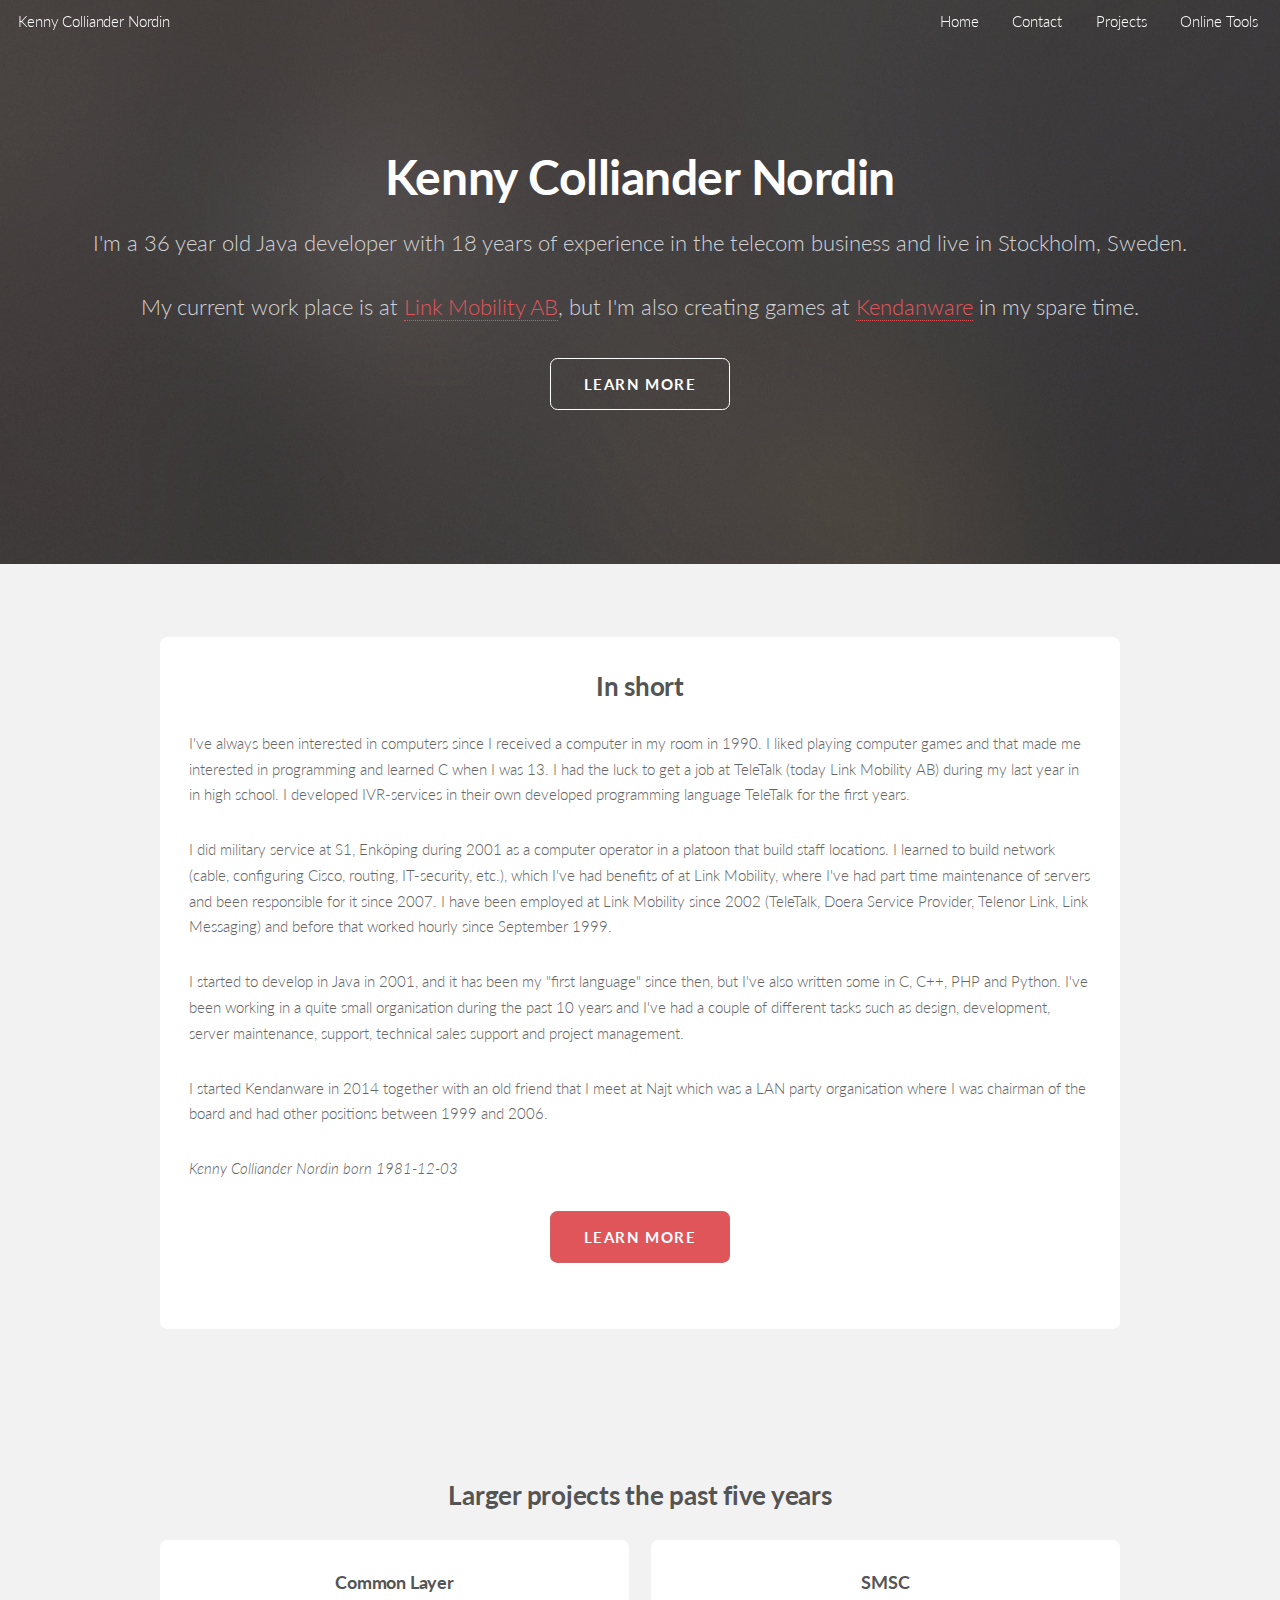
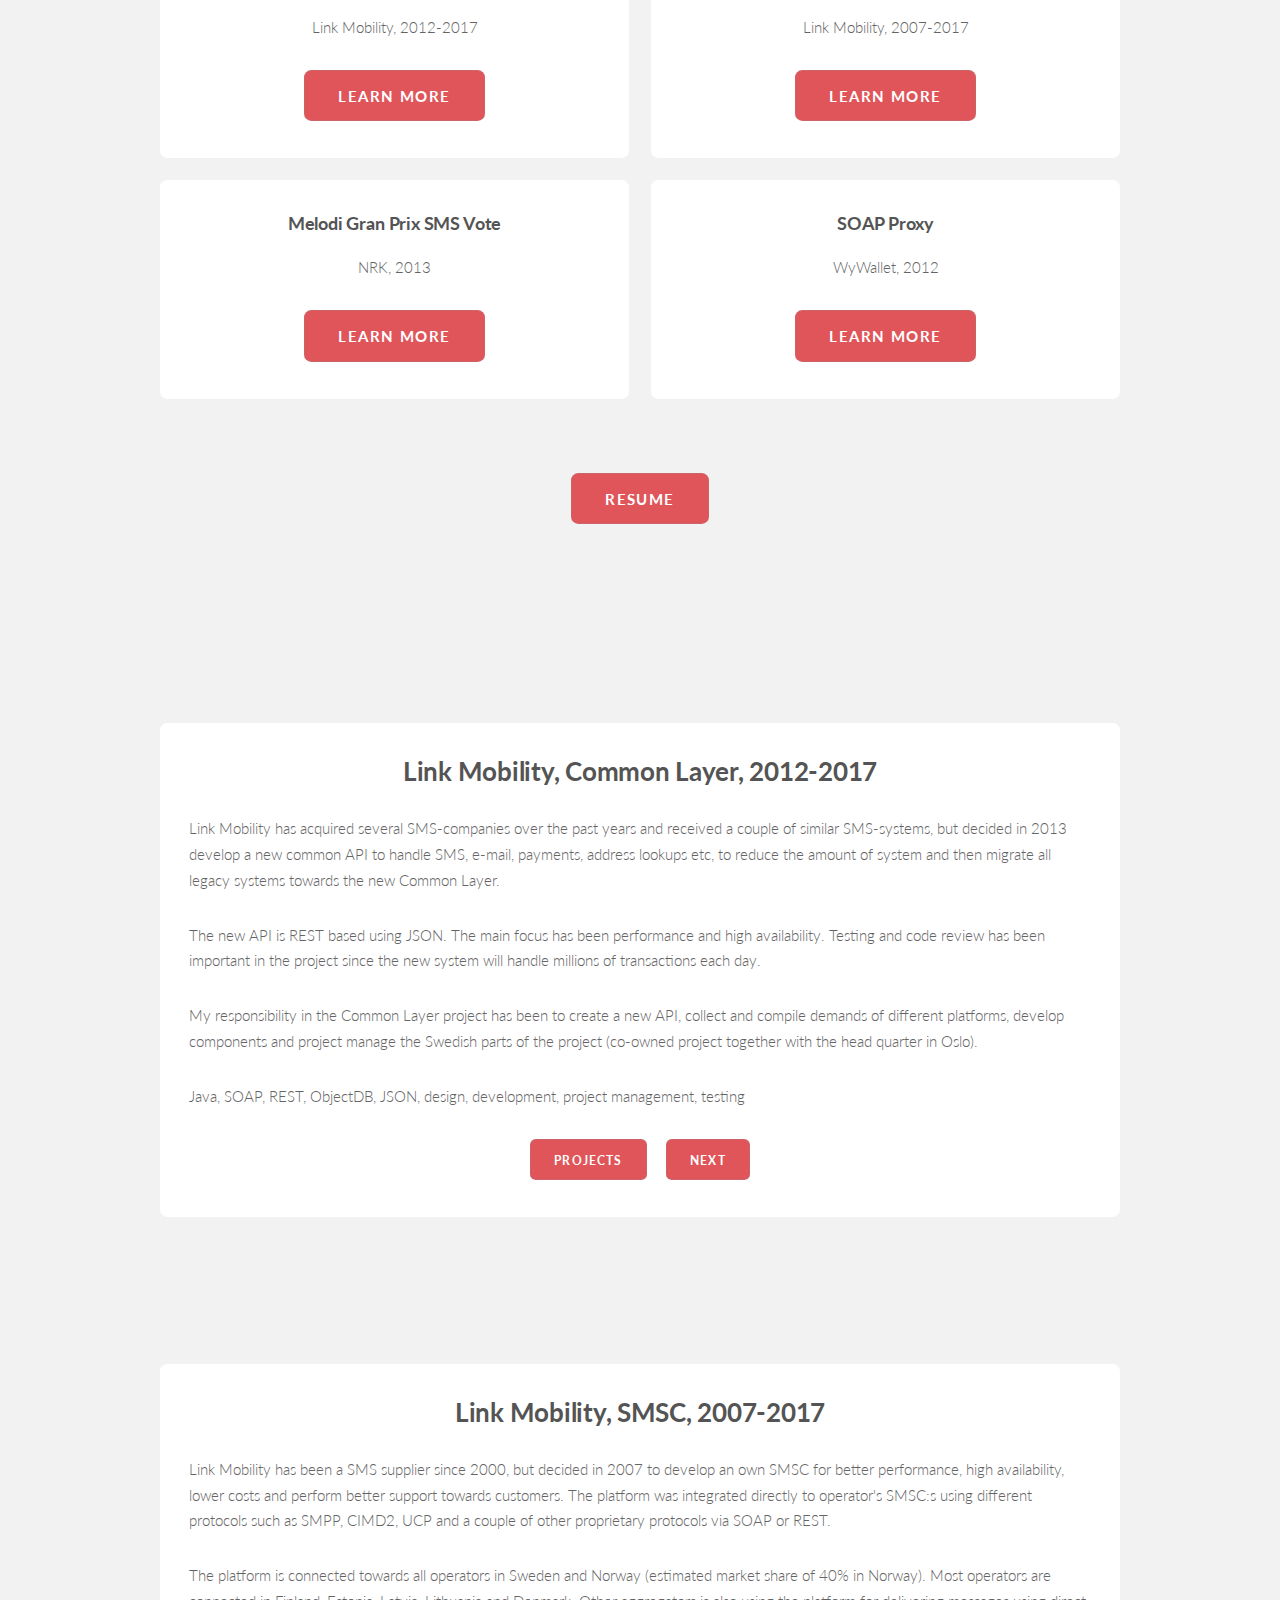
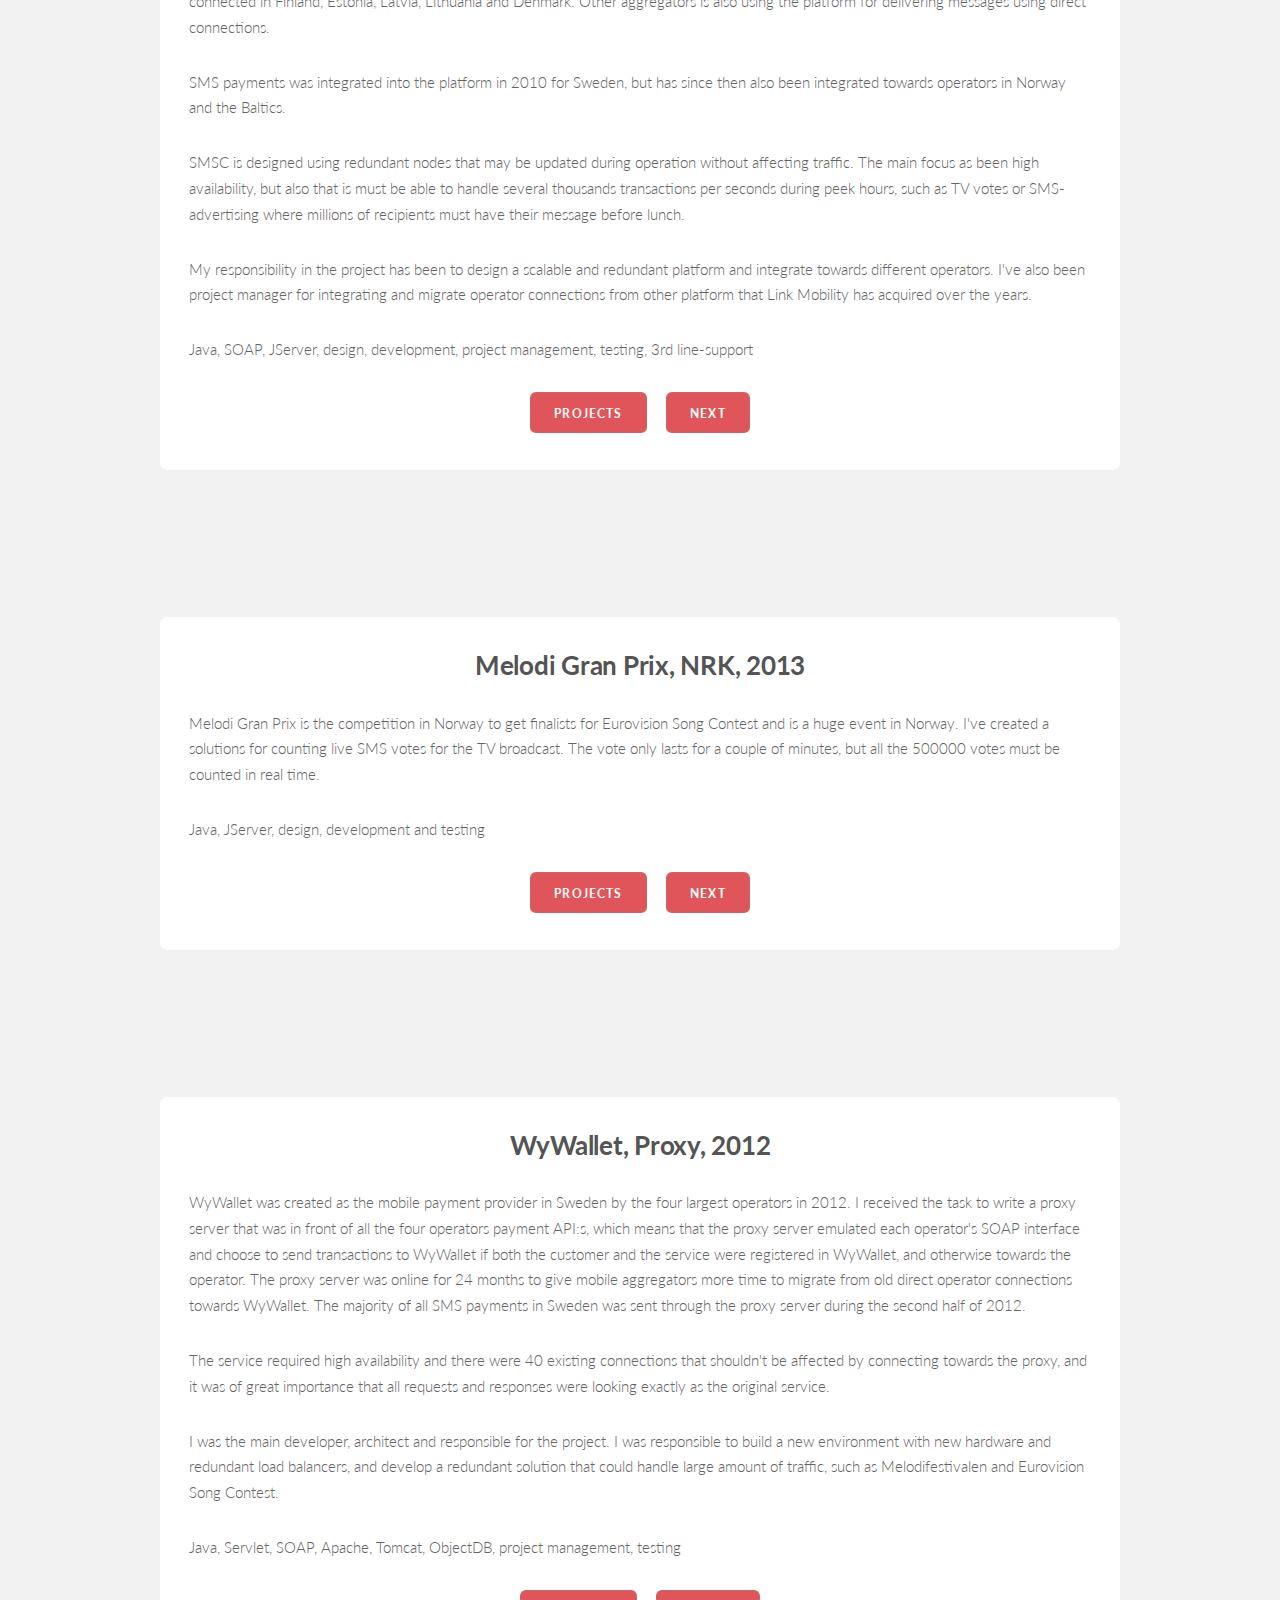
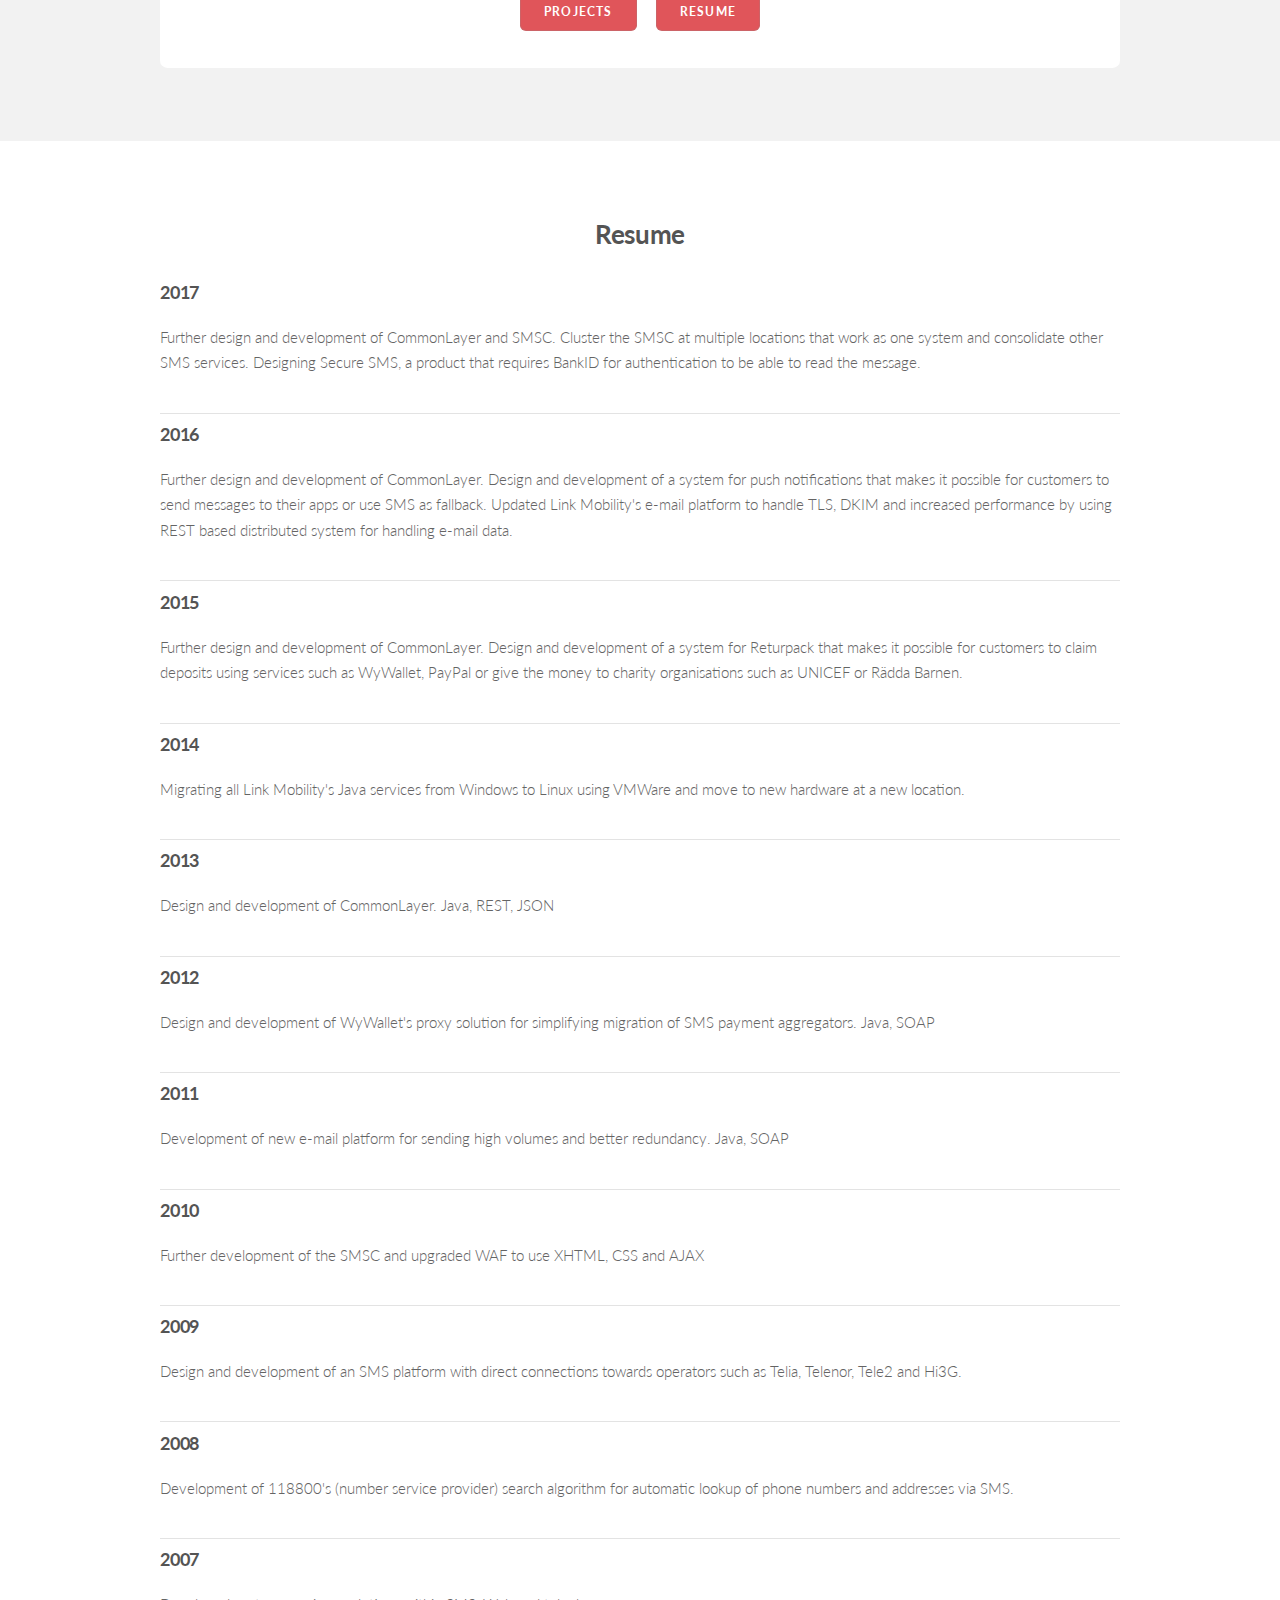
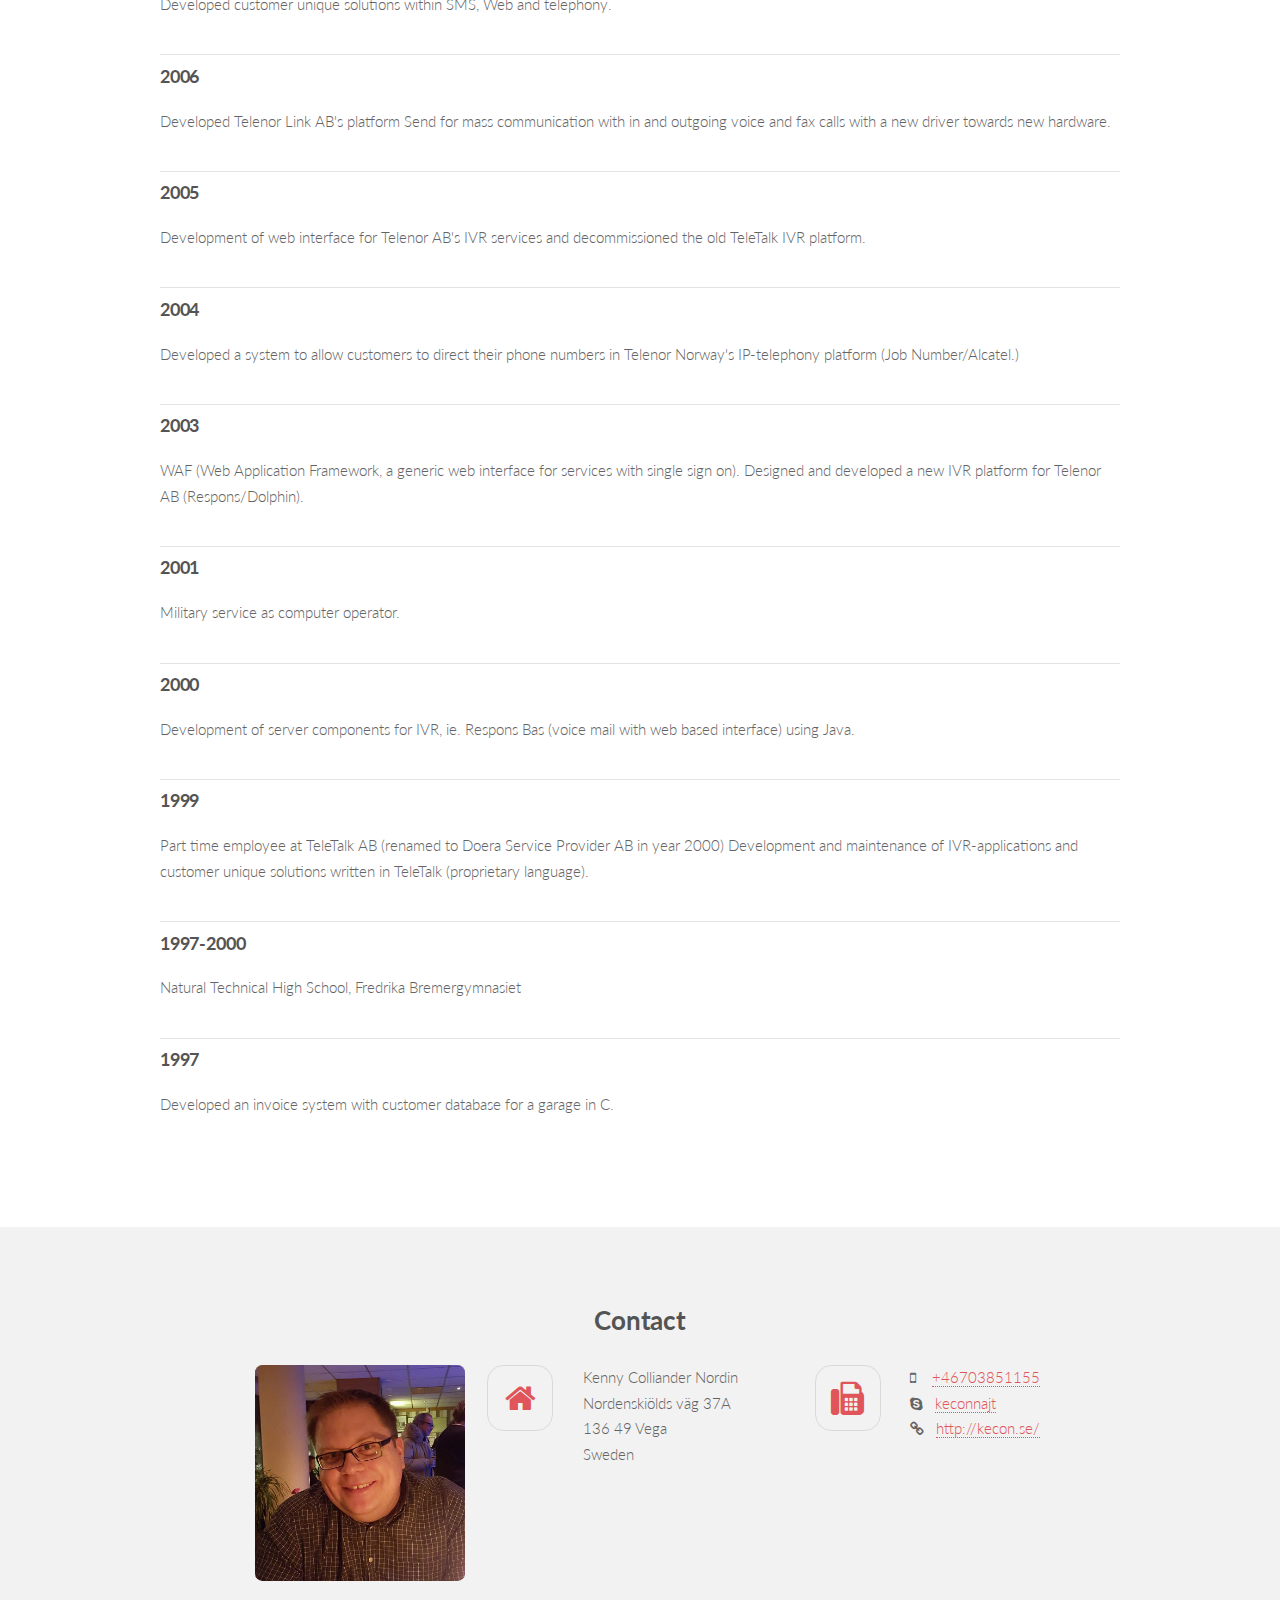
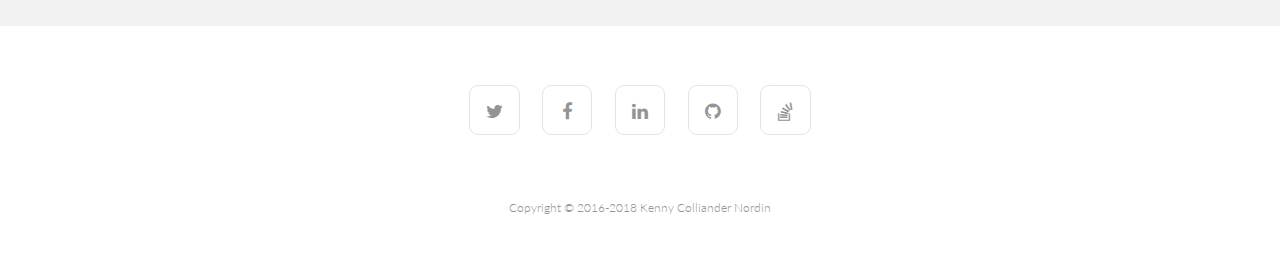
==== WebContent/index.html @ fd92d142 "Removed Google+" ====
<!DOCTYPE HTML>
<html lang="en">
<head>
<title>Kenny Colliander Nordin's home page</title>
<meta charset="UTF-8" />
<meta name="copyright"
	content="Copyright &copy; 2016-2018 Kenny Colliander Nordin" />
<meta name="description"
	content="Kenny Colliander Nordin is a Java developer with 18 years of experiance in the telecom sector, located in Stockholm." />
<meta name="keywords"
	content="kenny colliander nordin, java, developer, stockholm, sms, soap" />
<link rel="canonical" href="https://kecon.se/" />
<!--[if lte IE 8]><script src="css/ie/html5shiv.js"></script><![endif]-->
<script src="js/minified.js"></script>
<link rel="apple-touch-icon-precomposed" sizes="57x57" href="/icons/apple-touch-icon-57x57.png" />
<link rel="apple-touch-icon-precomposed" sizes="114x114" href="/icons/apple-touch-icon-114x114.png" />
<link rel="apple-touch-icon-precomposed" sizes="72x72" href="/icons/apple-touch-icon-72x72.png" />
<link rel="apple-touch-icon-precomposed" sizes="144x144" href="/icons/apple-touch-icon-144x144.png" />
<link rel="apple-touch-icon-precomposed" sizes="60x60" href="/icons/apple-touch-icon-60x60.png" />
<link rel="apple-touch-icon-precomposed" sizes="120x120" href="/icons/apple-touch-icon-120x120.png" />
<link rel="apple-touch-icon-precomposed" sizes="76x76" href="/icons/apple-touch-icon-76x76.png" />
<link rel="apple-touch-icon-precomposed" sizes="152x152" href="/icons/apple-touch-icon-152x152.png" />
<link rel="icon" type="image/png" href="/icons/favicon-196x196.png" sizes="196x196" />
<link rel="icon" type="image/png" href="/icons/favicon-96x96.png" sizes="96x96" />
<link rel="icon" type="image/png" href="/icons/favicon-32x32.png" sizes="32x32" />
<link rel="icon" type="image/png" href="/icons/favicon-16x16.png" sizes="16x16" />
<link rel="icon" type="image/png" href="/icons/favicon-128.png" sizes="128x128" />
<meta name="application-name" content="kecon.se"/>
<meta name="msapplication-TileColor" content="#FFFFFF" />
<meta name="msapplication-TileImage" content="/icons/mstile-144x144.png" />
<meta name="msapplication-square70x70logo" content="/icons/mstile-70x70.png" />
<meta name="msapplication-square150x150logo" content="/icons/mstile-150x150.png" />
<meta name="msapplication-wide310x150logo" content="/icons/mstile-310x150.png" />
<meta name="msapplication-square310x310logo" content="/icons/mstile-310x310.png" />

<noscript>
	<link rel="stylesheet" href="css/minified.css" />
</noscript>
<!--[if lte IE 9]><link rel="stylesheet" href="css/ie/v9.css" /><![endif]-->
<!--[if lte IE 8]><link rel="stylesheet" href="css/ie/v8.css" /><![endif]-->
<script>
	(function(i, s, o, g, r, a, m) {
		i['GoogleAnalyticsObject'] = r;
		i[r] = i[r] || function() {
			(i[r].q = i[r].q || []).push(arguments)
		}, i[r].l = 1 * new Date();
		a = s.createElement(o), m = s.getElementsByTagName(o)[0];
		a.async = 1;
		a.src = g;
		m.parentNode.insertBefore(a, m)
	})(window, document, 'script', '//www.google-analytics.com/analytics.js',
			'ga');

	ga('create', 'UA-71937089-1', 'auto');
	ga('send', 'pageview');
</script>
</head>
<body class="landing" itemscope itemtype="http://schema.org/Person">

	<header id="header" class="alt skel-layers-fixed">
		<h1>
			<a href="index.html"><span itemprop="givenName">Kenny</span> <span
				itemprop="familyName">Colliander Nordin</span></a>
		</h1>
		<nav id="nav">
			<ul>
				<li><a href="#banner">Home</a></li>
				<li><a href="#contact">Contact</a></li>
				<li><a href="projects.html">Projects</a></li>
				<li><a href="/tools/">Online Tools</a></li>
			</ul>
		</nav>
	</header>

	<section id="banner">
		<div class="inner">
			<h2 itemprop="name">Kenny Colliander Nordin</h2>
			<p itemprop="description">
				I'm a 36 year old Java developer with 18 years of experience in the
				telecom business and live in <span itemprop="birthPlace">Stockholm</span>,
				Sweden.
			</p>
			<p>
				My current work place is at <span itemprop="worksFor"><span
					itemscope itemtype="http://schema.org/Organization"><a
						href="https://www.linkmobility.com/sv/" itemprop="url"><span
							itemprop="name">Link Mobility AB</span></a></span></span>, but I'm also creating
				games at <span itemprop="worksFor"><span itemscope
					itemtype="http://schema.org/Organization"><a
						href="http://kendanware.com/" itemprop="url"><span
							itemprop="name">Kendanware</span></a></span></span> in my spare time.
			</p>
			<ul class="actions">
				<li><a href="#short" class="button big scrolly">Learn More</a></li>
			</ul>
		</div>
	</section>

	<section id="short" class="wrapper style1">
		<div class="container">
			<article class="box">
				<h2 class="align-center">In short</h2>
				<p>I've always been interested in computers since I received a
					computer in my room in 1990. I liked playing computer games and
					that made me interested in programming and learned C when I was 13.
					I had the luck to get a job at TeleTalk (today Link Mobility AB)
					during my last year in in high school. I developed IVR-services in
					their own developed programming language TeleTalk for the first
					years.</p>
				<p>I did military service at S1, Enköping during 2001 as a
					computer operator in a platoon that build staff locations. I
					learned to build network (cable, configuring Cisco, routing,
					IT-security, etc.), which I've had benefits of at Link Mobility,
					where I've had part time maintenance of servers and been
					responsible for it since 2007. I have been employed at Link
					Mobility since 2002 (TeleTalk, Doera Service Provider, Telenor
					Link, Link Messaging) and before that worked hourly since September
					1999.</p>
				<p>I started to develop in Java in 2001, and it has been my
					"first language" since then, but I've also written some in C, C++,
					PHP and Python. I've been working in a quite small organisation
					during the past 10 years and I've had a couple of different tasks
					such as design, development, server maintenance, support, technical
					sales support and project management.</p>
				<p>I started Kendanware in 2014 together with an old friend that
					I meet at Najt which was a LAN party organisation where I was
					chairman of the board and had other positions between 1999 and
					2006.</p>
				<i> Kenny Colliander Nordin born <span itemprop="birthDate">1981-12-03</span></i>
				<div class="box post">
					<ul class="actions">
						<li><a href="#projects" class="button big scrolly special">Learn
								More</a></li>
					</ul>
				</div>
			</article>
		</div>
	</section>

	<section id="projects" class="wrapper style1">
		<div class="container">
			<h2 class="align-center">Larger projects the past five years</h2>
			<div class="row uniform">
				<div class="6u 12u(2)">
					<section class="post box">
						<h3>Common Layer</h3>
						<p>Link Mobility, 2012-2017</p>
						<a href="#commonlayer" class="button big scrolly special">Learn
							More</a>
					</section>
				</div>
				<div class="6u 12u(2)">
					<section class="post box">
						<h3>SMSC</h3>
						<p>Link Mobility, 2007-2017</p>
						<a href="#smsc" class="button big scrolly special">Learn More</a>
					</section>
				</div>
				<div class="6u 12u(2)">
					<section class="post box">
						<h3>Melodi Gran Prix SMS Vote</h3>
						<p>NRK, 2013</p>
						<a href="#eurovision" class="button big scrolly special">Learn
							More</a>
					</section>
				</div>
				<div class="6u 12u(2)">
					<section class="post box">
						<h3>SOAP Proxy</h3>
						<p>WyWallet, 2012</p>
						<a href="#wywallet" class="button big scrolly special">Learn
							More</a>
					</section>
				</div>
			</div>
			<div class="wrapper align-center">
				<ul class="actions">
					<li><a href="#resume" class="button big scrolly special">Resume</a></li>
				</ul>
			</div>

		</div>

	</section>

	<section id="commonlayer" class="wrapper style1">
		<div class="container">
			<article class="box">
				<h2 class="align-center">Link Mobility, Common Layer, 2012-2017</h2>
				<p>Link Mobility has acquired several SMS-companies over the
					past years and received a couple of similar SMS-systems, but
					decided in 2013 develop a new common API to handle SMS, e-mail,
					payments, address lookups etc, to reduce the amount of system and
					then migrate all legacy systems towards the new Common Layer.</p>
				<p>The new API is REST based using JSON. The main focus has been
					performance and high availability. Testing and code review has been
					important in the project since the new system will handle millions
					of transactions each day.</p>
				<p>My responsibility in the Common Layer project has been to
					create a new API, collect and compile demands of different
					platforms, develop components and project manage the Swedish parts
					of the project (co-owned project together with the head quarter in
					Oslo).</p>

				<p>Java, SOAP, REST, ObjectDB, JSON, design, development,
					project management, testing</p>

				<div class="align-center">
					<ul class="actions">
						<li><a href="#projects" class="button scrolly special">Projects</a></li>
						<li><a href="#smsc" class="button scrolly special">Next</a></li>
					</ul>
				</div>
			</article>

		</div>
	</section>

	<section id="smsc" class="wrapper style1">
		<div class="container">

			<article class="box">
				<h2 class="align-center">Link Mobility, SMSC, 2007-2017</h2>
				<p>Link Mobility has been a SMS supplier since 2000, but decided
					in 2007 to develop an own SMSC for better performance, high
					availability, lower costs and perform better support towards
					customers. The platform was integrated directly to operator's
					SMSC:s using different protocols such as SMPP, CIMD2, UCP and a
					couple of other proprietary protocols via SOAP or REST.</p>
				<p>The platform is connected towards all operators in Sweden and
					Norway (estimated market share of 40% in Norway). Most operators
					are connected in Finland, Estonia, Latvia, Lithuania and Denmark.
					Other aggregators is also using the platform for delivering
					messages using direct connections.</p>
				<p>SMS payments was integrated into the platform in 2010 for
					Sweden, but has since then also been integrated towards operators
					in Norway and the Baltics.</p>
				<p>SMSC is designed using redundant nodes that may be updated
					during operation without affecting traffic. The main focus as been
					high availability, but also that is must be able to handle several
					thousands transactions per seconds during peek hours, such as TV
					votes or SMS-advertising where millions of recipients must have
					their message before lunch.</p>
				<p>My responsibility in the project has been to design a
					scalable and redundant platform and integrate towards different
					operators. I've also been project manager for integrating and
					migrate operator connections from other platform that Link Mobility
					has acquired over the years.</p>
				<p>Java, SOAP, JServer, design, development, project management,
					testing, 3rd line-support</p>
				<div class="align-center">
					<ul class="actions">
						<li><a href="#projects" class="button scrolly special">Projects</a></li>
						<li><a href="#eurovision" class="button scrolly special">Next</a></li>
					</ul>
				</div>
			</article>
		</div>
	</section>

	<section id="eurovision" class="wrapper style1">
		<div class="container">
			<article class="box">
				<h2 class="align-center">Melodi Gran Prix, NRK, 2013</h2>
				<p>Melodi Gran Prix is the competition in Norway to get
					finalists for Eurovision Song Contest and is a huge event in
					Norway. I've created a solutions for counting live SMS votes for
					the TV broadcast. The vote only lasts for a couple of minutes, but
					all the 500000 votes must be counted in real time.</p>
				<p>Java, JServer, design, development and testing</p>
				<div class="align-center">
					<ul class="actions">
						<li><a href="#projects" class="button scrolly special">Projects</a></li>
						<li><a href="#wywallet" class="button scrolly special">Next</a></li>
					</ul>
				</div>
			</article>
		</div>
	</section>

	<section id="wywallet" class="wrapper style1">
		<div class="container">

			<article class="box">
				<h2 class="align-center">WyWallet, Proxy, 2012</h2>
				<p>WyWallet was created as the mobile payment provider in Sweden
					by the four largest operators in 2012. I received the task to write
					a proxy server that was in front of all the four operators payment
					API:s, which means that the proxy server emulated each operator's
					SOAP interface and choose to send transactions to WyWallet if both
					the customer and the service were registered in WyWallet, and
					otherwise towards the operator. The proxy server was online for 24
					months to give mobile aggregators more time to migrate from old
					direct operator connections towards WyWallet. The majority of all
					SMS payments in Sweden was sent through the proxy server during the
					second half of 2012.</p>
				<p>The service required high availability and there were 40
					existing connections that shouldn't be affected by connecting
					towards the proxy, and it was of great importance that all requests
					and responses were looking exactly as the original service.</p>
				<p>I was the main developer, architect and responsible for the
					project. I was responsible to build a new environment with new
					hardware and redundant load balancers, and develop a redundant
					solution that could handle large amount of traffic, such as
					Melodifestivalen and Eurovision Song Contest.</p>
				<p>Java, Servlet, SOAP, Apache, Tomcat, ObjectDB, project
					management, testing</p>
				<div class="align-center">
					<ul class="actions">
						<li><a href="#projects" class="button scrolly special">Projects</a></li>
						<li><a href="#resume" class="button scrolly special">Resume</a></li>
					</ul>
				</div>
			</article>
		</div>
	</section>

	<section id="resume" class="wrapper style2">
		<div class="container">
			<h2 class="align-center">Resume</h2>
			<ul class="alt">
				<li>
					<h3>2017</h3>
					<p>Further design and development of CommonLayer and SMSC.
						Cluster the SMSC at multiple locations that work as one system and
						consolidate other SMS services. Designing Secure SMS, a product
						that requires BankID for authentication to be able to read the
						message.</p>
				</li>
				<li>
					<h3>2016</h3>
					<p>Further design and development of CommonLayer. Design and
						development of a system for push notifications that makes it
						possible for customers to send messages to their apps or use SMS
						as fallback. Updated Link Mobility's e-mail platform to handle
						TLS, DKIM and increased performance by using REST based
						distributed system for handling e-mail data.</p>
				</li>
				<li>
					<h3>2015</h3>
					<p>Further design and development of CommonLayer. Design and
						development of a system for Returpack that makes it possible for
						customers to claim deposits using services such as WyWallet,
						PayPal or give the money to charity organisations such as UNICEF
						or Rädda Barnen.</p>
				</li>
				<li>
					<h3>2014</h3>
					<p>Migrating all Link Mobility's Java services from Windows to
						Linux using VMWare and move to new hardware at a new location.</p>
				</li>
				<li>
					<h3>2013</h3>
					<p>Design and development of CommonLayer. Java, REST, JSON</p>
				</li>
				<li>
					<h3>2012</h3>
					<p>Design and development of WyWallet's proxy solution for
						simplifying migration of SMS payment aggregators. Java, SOAP</p>
				</li>
				<li>
					<h3>2011</h3>
					<p>Development of new e-mail platform for sending high volumes
						and better redundancy. Java, SOAP</p>
				</li>
				<li>
					<h3>2010</h3>
					<p>Further development of the SMSC and upgraded WAF to use
						XHTML, CSS and AJAX</p>
				</li>
				<li>
					<h3>2009</h3>
					<p>Design and development of an SMS platform with direct
						connections towards operators such as Telia, Telenor, Tele2 and
						Hi3G.</p>
				</li>
				<li>
					<h3>2008</h3>
					<p>Development of 118800's (number service provider) search
						algorithm for automatic lookup of phone numbers and addresses via
						SMS.</p>
				</li>
				<li>
					<h3>2007</h3>
					<p>Developed customer unique solutions within SMS, Web and
						telephony.</p>
				</li>
				<li>
					<h3>2006</h3>
					<p>Developed Telenor Link AB's platform Send for mass
						communication with in and outgoing voice and fax calls with a new
						driver towards new hardware.</p>
				</li>
				<li>
					<h3>2005</h3>
					<p>Development of web interface for Telenor AB's IVR services
						and decommissioned the old TeleTalk IVR platform.</p>
				</li>
				<li>
					<h3>2004</h3>
					<p>Developed a system to allow customers to direct their phone
						numbers in Telenor Norway's IP-telephony platform (Job
						Number/Alcatel.)</p>
				</li>
				<li>
					<h3>2003</h3>
					<p>WAF (Web Application Framework, a generic web interface for
						services with single sign on). Designed and developed a new IVR
						platform for Telenor AB (Respons/Dolphin).</p>
				</li>
				<li>
					<h3>2001</h3>
					<p>Military service as computer operator.</p>
				</li>
				<li>
					<h3>2000</h3>
					<p>Development of server components for IVR, ie. Respons Bas
						(voice mail with web based interface) using Java.</p>
				</li>
				<li>
					<h3>1999</h3>
					<p>Part time employee at TeleTalk AB (renamed to Doera Service
						Provider AB in year 2000) Development and maintenance of
						IVR-applications and customer unique solutions written in TeleTalk
						(proprietary language).</p>
				</li>
				<li>
					<h3>1997-2000</h3>
					<p>
						Natural Technical High School, <span itemprop="alumniOf">Fredrika
							Bremergymnasiet</span>
					</p>
				</li>
				<li>
					<h3>1997</h3>
					<p>Developed an invoice system with customer database for a
						garage in C.</p>
				</li>
			</ul>
		</div>
	</section>

	<section id="contact" class="wrapper style1">
		<div class="container">
			<h2 class="align-center">Contact</h2>
			<div class="row uniform">
				<div class="4u 6u$(2) 12u$(3)">
					<section class="feature image fit">
						<img src="images/kenny.jpeg" alt="Kenny Colliander Nordin"
							itemprop="image">
					</section>
				</div>

				<div class="4u 12u$(3)">
					<section class="feature fa-home">
						<p class="align-left" itemprop="address" itemscope
							itemtype="http://schema.org/PostalAddress">
							<span itemprop="name">Kenny Colliander Nordin</span><br> <span
								itemprop="streetAddress">Nordenskiölds väg 37A</span><br> <span
								itemprop="postalCode">136 49</span> <span
								itemprop="addressLocality">Vega</span><br> <span
								itemprop="addressCountry">Sweden</span>
						</p>
					</section>
				</div>

				<div class="4u 12u$(3)">
					<section class="feature fa-fax">
						<p class="align-left">
							<i class="fa fa-mobile"></i>&nbsp;&nbsp;&nbsp; <a
								href="tel:+46703851155"><span itemprop="telephone">+46703851155</span></a><br>
							<i class="fa fa-skype"></i>&nbsp;&nbsp;&nbsp;<a
								href="skype:keconnajt">keconnajt</a><br> <i
								class="fa fa-link"></i>&nbsp;&nbsp;&nbsp;<a
								href="http://kecon.se"><span itemprop="url">http://kecon.se/</span></a>
						</p>

					</section>
				</div>
			</div>
		</div>
	</section>

	<footer id="footer">
		<ul class="icons">
			<li><a href="https://twitter.com/Kecon81" rel="nofollow"
				class="icon fa-twitter" itemprop="sameAs"><span class="label">Twitter</span></a></li>
			<li><a href="https://www.facebook.com/kecon" rel="nofollow"
				class="icon fa-facebook" itemprop="sameAs"><span class="label">Facebook</span></a></li>
			<li><a
				href="https://se.linkedin.com/in/kenny-colliander-nordin-28baa740"
				rel="nofollow" class="icon fa-linkedin" itemprop="sameAs"><span
					class="label">LinkedIn</span></a></li>
			<li><a href="https://github.com/kecon" class="icon fa-github"
				rel="nofollow" itemprop="sameAs"><span class="label">GitHub</span></a></li>
			<li><a
				href="https://stackoverflow.com/users/6766950/kenny-colliander-nordin"
				class="icon fa-stack-overflow" rel="nofollow" itemprop="sameAs"><span
					class="label">Stack Overflow</span></a></li>
		</ul>
		<span class="copyright"> Copyright &copy; 2016-2018 Kenny
			Colliander Nordin </span>
	</footer>
</body>
</html>
---- WebContent/css/minified.css ----
a,abbr,acronym,address,applet,article,aside,audio,b,big,blockquote,body,canvas,caption,center,cite,code,dd,del,details,dfn,div,dl,dt,em,embed,fieldset,figcaption,figure,footer,form,h1,h2,h3,h4,h5,h6,header,hgroup,html,i,iframe,img,ins,kbd,label,legend,li,mark,menu,nav,object,ol,output,p,pre,q,ruby,s,samp,section,small,span,strike,strong,sub,summary,sup,table,tbody,td,tfoot,th,thead,time,tr,tt,u,ul,var,video{margin:0;padding:0;border:0;font:inherit;vertical-align:baseline}blockquote,em,i{font-style:italic}#cta,#cta h2,#header nav,ul.actions li{vertical-align:middle}article,aside,details,figcaption,figure,footer,header,hgroup,menu,nav,section{display:block}blockquote,q{quotes:none}blockquote:after,blockquote:before,q:after,q:before{content:'';content:none}body{-webkit-text-size-adjust:none;min-width:1200px;background:#fff}*,:after,:before{-moz-box-sizing:border-box;-webkit-box-sizing:border-box;box-sizing:border-box}.container{margin-left:auto;margin-right:auto;width:1200px}.container.\31 25\25{width:100%;max-width:1500px;min-width:1200px}.container.\37 5\25{width:900px}.container.\35 0\25{width:600px}.container.\32 5\25{width:300px}.row>*{float:left;padding:0 0 0 2em}.row:after,.row:before{content:'';display:block;clear:both;height:0}.row.uniform>*>:first-child{margin-top:0}.row.uniform>*>:last-child{margin-bottom:0}.row{border-bottom:solid 1px transparent;margin:0 0 0 -2em}.row.uniform>*{padding:2em 0 0 2em}.row.uniform{margin:-2em 0 0 -2em}.row.\32 00\25>*{padding:0 0 0 4em}.row.\32 00\25{margin:0 0 0 -4em}.row.uniform.\32 00\25>*{padding:4em 0 0 4em}.row.uniform.\32 00\25{margin:-4em 0 0 -4em}.row.\31 50\25>*{padding:0 0 0 1.5em}.row.\31 50\25{margin:0 0 0 -1.5em}.row.uniform.\31 50\25>*{padding:1.5em 0 0 1.5em}.row.uniform.\31 50\25{margin:-1.5em 0 0 -1.5em}.row.\35 0\25>*{padding:0 0 0 1em}.row.\35 0\25{margin:0 0 0 -1em}.row.uniform.\35 0\25>*{padding:1em 0 0 1em}.row.uniform.\35 0\25{margin:-1em 0 0 -1em}.row.\32 5\25>*{padding:0 0 0 .5em}.row.\32 5\25{margin:0 0 0 -.5em}.row.uniform.\32 5\25>*{padding:.5em 0 0 .5em}.row.uniform.\32 5\25{margin:-.5em 0 0 -.5em}.row.\30 \25>*{padding:0}.row.\30 \25{margin:0}.\31 2u,.\31 2u\24,.\31 2u\24\28 1\29,.\31 2u\28 1\29{width:100%;clear:none}.\31 1u,.\31 1u\24,.\31 1u\24\28 1\29,.\31 1u\28 1\29{width:91.6666666667%;clear:none}.\31 0u,.\31 0u\24,.\31 0u\24\28 1\29,.\31 0u\28 1\29{width:83.3333333333%;clear:none}.\39 u,.\39 u\24,.\39 u\24\28 1\29,.\39 u\28 1\29{width:75%;clear:none}.\38 u,.\38 u\24,.\38 u\24\28 1\29,.\38 u\28 1\29{width:66.6666666667%;clear:none}.\37 u,.\37 u\24,.\37 u\24\28 1\29,.\37 u\28 1\29{width:58.3333333333%;clear:none}.\36 u,.\36 u\24,.\36 u\24\28 1\29,.\36 u\28 1\29{width:50%;clear:none}.\35 u,.\35 u\24,.\35 u\24\28 1\29,.\35 u\28 1\29{width:41.6666666667%;clear:none}.\34 u,.\34 u\24,.\34 u\24\28 1\29,.\34 u\28 1\29{width:33.3333333333%;clear:none}.\33 u,.\33 u\24,.\33 u\24\28 1\29,.\33 u\28 1\29{width:25%;clear:none}.\32 u,.\32 u\24,.\32 u\24\28 1\29,.\32 u\28 1\29{width:16.6666666667%;clear:none}.\31 u,.\31 u\24,.\31 u\24\28 1\29,.\31 u\28 1\29{width:8.3333333333%;clear:none}.\31 0u\24+*,.\31 0u\24\28 1\29+*,.\31 1u\24+*,.\31 1u\24\28 1\29+*,.\31 2u\24+*,.\31 2u\24\28 1\29+*,.\31 u\24+*,.\31 u\24\28 1\29+*,.\32 u\24+*,.\32 u\24\28 1\29+*,.\33 u\24+*,.\33 u\24\28 1\29+*,.\34 u\24+*,.\34 u\24\28 1\29+*,.\35 u\24+*,.\35 u\24\28 1\29+*,.\36 u\24+*,.\36 u\24\28 1\29+*,.\37 u\24+*,.\37 u\24\28 1\29+*,.\38 u\24+*,.\38 u\24\28 1\29+*,.\39 u\24+*,.\39 u\24\28 1\29+*{clear:left}.\-11u{margin-left:91.6666666667%}.\-10u{margin-left:83.3333333333%}.\-9u{margin-left:75%}.\-8u{margin-left:66.6666666667%}.\-7u{margin-left:58.3333333333%}.\-6u{margin-left:50%}.\-5u{margin-left:41.6666666667%}.\-4u{margin-left:33.3333333333%}.\-3u{margin-left:25%}.\-2u{margin-left:16.6666666667%}.\-1u{margin-left:8.3333333333%}body.is-loading *{-moz-animation:none!important;-webkit-animation:none!important;-o-animation:none!important;-ms-animation:none!important;animation:none!important;-moz-transition:none!important;-webkit-transition:none!important;-o-transition:none!important;-ms-transition:none!important;transition:none!important}body,input,select,textarea{color:#646464;font-family:Lato,Helvetica,sans-serif;font-weight:300;line-height:1.75em}b,h1,h2,h3,h4,h5,h6,label,strong{color:#545454;font-weight:700}a{-moz-transition:color .2s ease-in-out,border-color .2s ease-in-out;-webkit-transition:color .2s ease-in-out,border-color .2s ease-in-out;-o-transition:color .2s ease-in-out,border-color .2s ease-in-out;-ms-transition:color .2s ease-in-out,border-color .2s ease-in-out;transition:color .2s ease-in-out,border-color .2s ease-in-out;color:#e0555a;text-decoration:none;border-bottom:dotted 1px}a:hover{text-decoration:none;color:#e0555a!important;border-bottom-color:transparent}p{margin:0 0 2em}h1,h2,h3,h4,h5,h6{line-height:1em;margin:0 0 1em;letter-spacing:-.01em}h2,h3,h4,h5,h6{line-height:1.5em}h1 a,h2 a,h3 a,h4 a,h5 a,h6 a{color:inherit;text-decoration:none}h2{font-size:1.75em}h3{font-size:1.25em}h4{font-size:1.1em}h5{font-size:.9em}h6{font-size:.7em}sub,sup{font-size:.8em;position:relative}sub{top:.5em}sup{top:-.5em}code,pre{font-family:"Courier New",monospace;font-size:.9em}hr{border:0;border-bottom:solid 1px rgba(144,144,144,.25);margin:2em 0}hr.major{margin:3em 0}blockquote,pre{margin:0 0 2em}blockquote{border-left:solid 4px rgba(144,144,144,.25);padding:.5em 0 .5em 2em}code{background:rgba(144,144,144,.075);border-radius:.5em;border:1px solid rgba(144,144,144,.25);margin:0 .25em;padding:.25em .65em}pre{-webkit-overflow-scrolling:touch}pre code{display:block;line-height:1.75em;padding:1em 1.5em;overflow-x:auto}.align-left{text-align:left}.align-center{text-align:center}.align-right{text-align:right}.box.post,.select-wrapper:before,article.special,header.major,section.special,ul.icons li .icon{text-align:center}header p{color:#949494;position:relative;margin:0 0 1.5em}header h2+p{font-size:1.25em;margin-top:-1em;line-height:1.75em}header h3+p{font-size:1.1em;margin-top:-.85em;line-height:1.5em}header h4+p,header h5+p,header h6+p{font-size:.9em;margin-top:-.75em;line-height:1.5em}header.major h2{font-size:2.35em}header.major p{margin:-1em 0 3.5em}form{margin:0 0 2em}label{display:block;font-size:.9em;margin:0 0 1em}input[type=text],input[type=password],input[type=email],select,textarea{-moz-appearance:none;-webkit-appearance:none;-o-appearance:none;-ms-appearance:none;appearance:none;background:rgba(144,144,144,.075);border-radius:.5em;border:none;border:1px solid rgba(144,144,144,.25);color:inherit;display:block;outline:0;padding:0 1em;text-decoration:none;width:100%}input[type=text]:invalid,input[type=password]:invalid,input[type=email]:invalid,select:invalid,textarea:invalid{box-shadow:none}input[type=text]:focus,input[type=password]:focus,input[type=email]:focus,select:focus,textarea:focus{border-color:#e0555a;box-shadow:0 0 0 1px #e0555a}.select-wrapper{text-decoration:none;display:block;position:relative}.select-wrapper:before{-moz-osx-font-smoothing:grayscale;-webkit-font-smoothing:antialiased;font-family:FontAwesome;font-style:normal;font-weight:400;text-transform:none!important;content:'\f078';color:rgba(144,144,144,.25);display:block;height:2.75em;line-height:2.75em;pointer-events:none;position:absolute;right:0;top:0;width:2.75em}#banner:after,.dropotron.level-0:before{content:''}.select-wrapper select::-ms-expand{display:none}input[type=text],input[type=password],input[type=email],select{height:2.75em}textarea{padding:.75em 1em}input[type=checkbox],input[type=radio]{-moz-appearance:none;-webkit-appearance:none;-o-appearance:none;-ms-appearance:none;appearance:none;display:block;float:left;margin-right:-2em;opacity:0;width:1em;z-index:-1}input[type=checkbox]+label,input[type=radio]+label{text-decoration:none;color:#646464;cursor:pointer;display:inline-block;font-size:1em;font-weight:300;padding-left:2.4em;padding-right:.75em;position:relative}.icon:before,input[type=checkbox]+label:before,input[type=radio]+label:before{-moz-osx-font-smoothing:grayscale;-webkit-font-smoothing:antialiased;font-family:FontAwesome;font-style:normal;font-weight:400;text-transform:none!important}input[type=checkbox]+label:before,input[type=radio]+label:before{background:rgba(144,144,144,.075);border:1px solid rgba(144,144,144,.25);content:'';display:inline-block;height:1.65em;left:0;line-height:1.58125em;position:absolute;text-align:center;top:0;width:1.65em}.feature,.icon,.image,.image img{position:relative}input[type=checkbox]:checked+label:before,input[type=radio]:checked+label:before{background:#494d53;border-color:#494d53;color:#fff;content:'\f00c'}input[type=checkbox]:focus+label:before,input[type=radio]:focus+label:before{border-color:#e0555a;box-shadow:0 0 0 1px #e0555a}input[type=checkbox]+label:before{border-radius:.5em}input[type=radio]+label:before{border-radius:100%}.box,.image{border-radius:.5em}::-webkit-input-placeholder{color:#949494!important;opacity:1}:-moz-placeholder{color:#949494!important;opacity:1}::-moz-placeholder{color:#949494!important;opacity:1}:-ms-input-placeholder{color:#949494!important;opacity:1}.formerize-placeholder{color:#949494!important;opacity:1}.box{border:1px solid rgba(144,144,144,.25);margin-bottom:2em;padding:2em}.box>:last-child,.box>:last-child>:last-child,.box>:last-child>:last-child>:last-child{margin-bottom:0}.box.alt{border:0;border-radius:0;padding:0}.box.post .image:first-child,.box.post .image:first-child img{border-bottom-left-radius:0;border-bottom-right-radius:0}.box.post{margin-left:auto;margin-right:auto}.box.post .image:first-child{margin:-2em 0 2em -2em;width:calc(100% + 4em)}.image.fit,ol,ul{margin:0 0 2em}.image.fit,.image.left img,.image.right img{width:100%}.icon{text-decoration:none;border-bottom:none}.icon>.label{display:none}.image{border:0;display:inline-block}.image img{border-radius:.5em;display:block}.image.left{float:left;padding:0 1.5em 1em 0;top:.25em}.image.right{float:right;padding:0 0 1em 1.5em;top:.25em}.image.left,.image.right{max-width:40%}.image.fit{display:block}.image.fit img{display:block;width:100%}ol{list-style:decimal;padding-left:1.25em}ol li{padding-left:.25em}ul{list-style:disc;padding-left:1em}#header nav>ul,.dropotron,ul.actions,ul.alt,ul.icons,ul.menu{list-style:none}#banner :last-child,ul.actions.fit li>*,ul.actions.vertical li>*{margin-bottom:0}ul li{padding-left:.5em}ul.alt{padding-left:0}ul.alt li{border-top:solid 1px rgba(144,144,144,.25);padding:.5em 0}ul.alt li:first-child{border-top:0;padding-top:0}ul.icons{cursor:default;padding-left:0}ul.icons li{display:inline-block;padding:0 1.25em 0 0}ul.icons li:last-child{padding-right:0!important}ul.icons li .icon{border-radius:.5em;border:1px solid rgba(144,144,144,.25);color:#949494!important;display:inline-block;font-size:1.25em;height:2.75em;line-height:2.75em;width:2.75em}ul.icons li a.icon{-moz-transition:background-color .2s ease-in-out,color .2s ease-in-out;-webkit-transition:background-color .2s ease-in-out,color .2s ease-in-out;-o-transition:background-color .2s ease-in-out,color .2s ease-in-out;-ms-transition:background-color .2s ease-in-out,color .2s ease-in-out;transition:background-color .2s ease-in-out,color .2s ease-in-out}ul.icons li a.icon:hover{background-color:rgba(144,144,144,.075)}ul.icons li a.icon:active{background-color:rgba(144,144,144,.2)}ul.actions{cursor:default;padding-left:0}ul.actions li{display:inline-block;padding:0 1em 0 0}ul.actions li:last-child{padding-right:0}ul.actions.small li{padding:0 .5em 0 0}ul.actions.vertical li{display:block;padding:1em 0 0}ul.actions.vertical li:first-child{padding-top:0}ul.actions.vertical.small li{padding:.5em 0 0}ul.actions.vertical.small li:first-child{padding-top:0}ul.actions.fit{display:table;margin-left:-1em;padding:0;table-layout:fixed;width:calc(100% + 1em)}ul.actions.fit li{display:table-cell;padding:0 0 0 1em}ul.actions.fit.small{margin-left:-.5em;width:calc(100% + .5em)}ul.actions.fit.small li{padding:0 0 0 .5em}ul.menu{line-height:1em;padding:0}ul.menu li{border-left:solid 1px rgba(144,144,144,.25);display:inline-block;margin-left:1em;padding-left:1em}ul.menu li:first-child{border-left:0;margin-left:0;padding-left:0}dl,table{margin:0 0 2em}.table-wrapper{-webkit-overflow-scrolling:touch;overflow-x:auto}table{border-collapse:collapse;border-spacing:0;width:100%}table tbody tr{border:1px solid rgba(144,144,144,.25);border-left:0;border-right:0}table tbody tr:nth-child(2n+1){background-color:rgba(144,144,144,.075)}table td{padding:.75em}table th{color:#545454;font-size:.9em;font-weight:700;padding:0 .75em .75em;text-align:left}table thead{border-bottom:solid 2px rgba(144,144,144,.25)}table tfoot{border-top:solid 2px rgba(144,144,144,.25)}table.alt{border-collapse:separate}table.alt tbody tr td{border:1px solid rgba(144,144,144,.25);border-left-width:0;border-top-width:0}table.alt tbody tr td:first-child{border-left-width:1px}table.alt tbody tr:first-child td{border-top-width:1px}table.alt thead{border-bottom:0}table.alt tfoot{border-top:0}.button,input[type=submit],input[type=reset],input[type=button]{-moz-appearance:none;-webkit-appearance:none;-o-appearance:none;-ms-appearance:none;appearance:none;-moz-transition:background-color .2s ease-in-out,color .2s ease-in-out;-webkit-transition:background-color .2s ease-in-out,color .2s ease-in-out;-o-transition:background-color .2s ease-in-out,color .2s ease-in-out;-ms-transition:background-color .2s ease-in-out,color .2s ease-in-out;transition:background-color .2s ease-in-out,color .2s ease-in-out;background-color:transparent;border-radius:.5em;border:1px solid rgba(144,144,144,.25)!important;color:#545454!important;cursor:pointer;display:inline-block;font-size:.8em;font-weight:700;height:3.5em;letter-spacing:.1em;line-height:3.5em;overflow:hidden;padding:0 2em;text-align:center;text-decoration:none;text-overflow:ellipsis;text-transform:uppercase;white-space:nowrap}.feature:before,.slider .nav-next:before,.slider .nav-previous:before{-moz-osx-font-smoothing:grayscale;-webkit-font-smoothing:antialiased;font-family:FontAwesome;font-style:normal;font-weight:400;text-transform:none!important}.button:hover,input[type=submit]:hover,input[type=reset]:hover,input[type=button]:hover{background-color:rgba(144,144,144,.075);color:#545454!important}.button:active,input[type=submit]:active,input[type=reset]:active,input[type=button]:active{background-color:rgba(144,144,144,.2)}.button.icon,input[type=submit].icon,input[type=reset].icon,input[type=button].icon{padding-left:1.35em}.button.icon:before,input[type=submit].icon:before,input[type=reset].icon:before,input[type=button].icon:before{margin-right:.5em}.button.fit,input[type=submit].fit,input[type=reset].fit,input[type=button].fit{display:block;margin:0 0 1em;width:100%}.button.small,input[type=submit].small,input[type=reset].small,input[type=button].small{font-size:.8em}.button.big,input[type=submit].big,input[type=reset].big,input[type=button].big{font-size:1em;height:3.5em;line-height:3.5em;padding:0 2.25em}.button.special,input[type=submit].special,input[type=reset].special,input[type=button].special{background-color:#e0555a;color:#fff!important}.button.special:hover,input[type=submit].special:hover,input[type=reset].special:hover,input[type=button].special:hover{background-color:#E46B6F}.button.special:active,input[type=submit].special:active,input[type=reset].special:active,input[type=button].special:active{background-color:#DC3F45}.button.disabled,.button:disabled,input[type=submit].disabled,input[type=submit]:disabled,input[type=reset].disabled,input[type=reset]:disabled,input[type=button].disabled,input[type=button]:disabled{background-color:#646464!important;box-shadow:inset 0 -.15em 0 0 rgba(0,0,0,.15);color:#fff!important;cursor:default;opacity:.25}.feature{text-decoration:none;padding-left:6.5em;text-align:left}.feature:before{border-radius:.5em;border:1px solid rgba(144,144,144,.25);color:#e0555a;display:inline-block;font-size:2.25em;height:2em;left:0;line-height:2em;position:absolute;text-align:center;top:0;width:2em}.slider,.slider .viewer{position:relative}.feature h3{margin:0 0 .7em}.slider .viewer{border-radius:.5em;border:1.5em solid #fff;height:20em;margin:0 auto;overflow:hidden;width:80%}.slider .slide img{border-radius:.375em;display:block;width:100%}.slider .nav-next,.slider .nav-previous{text-decoration:none;background:#fff;border-radius:100%;color:#ddd;cursor:pointer;display:block;font-size:3em;height:1.25em;line-height:1.15em;margin-top:-.5em;position:absolute;text-align:center;top:50%;width:1.25em}.slider .nav-next:before,.slider .nav-previous:before{position:relative}#header h1,#header nav{height:inherit;line-height:inherit;position:absolute;top:0}.slider .nav-next{right:0}.slider .nav-next:before{content:'\f105';right:-.05em}.slider .nav-previous{left:0}.slider .nav-previous:before{content:'\f104';left:-.05em}.wrapper{padding:5em 0 3em}.wrapper.style1{background:#f2f2f2}.wrapper.style1 .box{background:#fff;border:0}.wrapper.style2{background:#fff}.wrapper.style3{background:#e0555a;color:#d1f2f5}.wrapper.style3 h1,.wrapper.style3 h2,.wrapper.style3 h3,.wrapper.style3 h4,.wrapper.style3 h5,.wrapper.style3 h6{color:#fff}.wrapper.style3 header p{color:#b5ebef}.wrapper.style3 .button{border-color:#fff!important;color:#fff!important}.wrapper.style3 .button:hover{background-color:rgba(255,255,255,.075)}.wrapper.style3 .button:active{background-color:rgba(255,255,255,.2)}#skel-layers-wrapper{padding-top:3em}body.landing #skel-layers-wrapper{padding-top:0}@-moz-keyframes reveal-header{0%{top:-5em}100%{top:0}}@-webkit-keyframes reveal-header{0%{top:-5em}100%{top:0}}@-o-keyframes reveal-header{0%{top:-5em}100%{top:0}}@-ms-keyframes reveal-header{0%{top:-5em}100%{top:0}}@keyframes reveal-header{0%{top:-5em}100%{top:0}}#header{background-color:#fff;box-shadow:0 1px 2px 0 rgba(0,0,0,.05);color:inherit;cursor:default;height:3em;left:0;line-height:3em;position:fixed;top:0;width:100%;z-index:10000}#header.reveal{-moz-animation:reveal-header .5s;-webkit-animation:reveal-header .5s;-o-animation:reveal-header .5s;-ms-animation:reveal-header .5s;animation:reveal-header .5s}#header.alt{-moz-animation:none;-webkit-animation:none;-o-animation:none;-ms-animation:none;animation:none;background-color:transparent;box-shadow:none;color:#fff}#header h1{color:inherit;font-size:1em;left:1.25em;margin:0;padding:0}#header h1 span{font-weight:300}#header h1 a{border:0}#header nav{right:1.5em}#header nav>ul{margin:0;padding-left:0}#header nav>ul>li{border-radius:.5em;display:inline-block;margin-left:2em;padding-left:0}#header nav>ul>li a{border:0;color:inherit;display:inline-block;text-decoration:none}#header nav>ul>li a.icon:before{margin-right:.5em}#header nav>ul>li:first-child{margin-left:0}#header nav>ul>li .button{height:2.25em;line-height:2.25em;margin-bottom:0;padding:0 1em;position:relative;top:-.075em;vertical-align:middle}#header nav>ul>li>ul{display:none}#header .container{position:relative}#header .container h1{left:0}#header .container nav{right:0}.dropotron{background:#fff;border-radius:.5em;box-shadow:0 0 3px 1px rgba(0,0,0,.05);margin-top:-.75em;min-width:10em;padding:.75em 0}.dropotron li{padding:0}.dropotron li a{-moz-transition:none!important;-webkit-transition:none!important;-o-transition:none!important;-ms-transition:none!important;transition:none!important;border:0;box-shadow:inset 0 1px 0 0 rgba(144,144,144,.2);color:inherit;display:block;line-height:2.25em;padding:0 1em}#one .slider .slide img,#one .slider .viewer{border-bottom-left-radius:0;border-bottom-right-radius:0}.dropotron li:first-child>a{box-shadow:none}.dropotron li.active>a,.dropotron li:hover>a{background:#e0555a;color:#fff!important}.dropotron.level-0{font-size:.9em;margin-top:1em}.dropotron.level-0:before{-moz-transform:rotate(45deg);-webkit-transform:rotate(45deg);-o-transform:rotate(45deg);-ms-transform:rotate(45deg);transform:rotate(45deg);background:#fff;display:block;height:.75em;position:absolute;right:1.5em;top:-.375em;width:.75em;box-shadow:inset 1px 1px 0 0 rgba(0,0,0,.075);box-shadow:-1px -1px 2px 0 rgba(0,0,0,.05)}#banner{background-attachment:scroll,fixed;background-color:#494d53;background-image:url(images/overlay.png),url(../images/banner.jpg);background-position:top left,center center;background-repeat:repeat,no-repeat;background-size:auto,cover;color:#d1d2d4;position:relative;text-align:center}#banner:after{-moz-transition:opacity 2s ease-in-out;-webkit-transition:opacity 2s ease-in-out;-o-transition:opacity 2s ease-in-out;-ms-transition:opacity 2s ease-in-out;transition:opacity 2s ease-in-out;background:#3d4045;height:100%;left:0;opacity:0;position:absolute;top:0;width:100%;z-index:1}#banner h1,#banner h2,#banner h3,#banner h4,#banner h5,#banner h6{color:#fff}#banner .inner{position:relative;z-index:2}#banner .button{border-color:#fff!important;color:#fff!important}#banner .button:hover{background-color:rgba(255,255,255,.075)}#banner .button:active{background-color:rgba(255,255,255,.2)}#banner h2{font-size:3.25em;line-height:1.25em;margin:0 0 .5em;padding:0}#banner p{font-size:1.5em;margin-bottom:1.75em}body.is-loading #banner:after{opacity:1}#one{padding-bottom:0}#one .slider .viewer{border-bottom:0}#main>.container{position:relative;background:#fff;border-radius:.5em;margin-bottom:2em;padding:3em}#cta,#footer{padding:4em 0;text-align:center}#main>.container>:last-child,#main>.container>:last-child>:last-child,#main>.container>:last-child>:last-child>:last-child{margin-bottom:0}#cta h2{display:inline-block;margin:0 1em 0 0}#cta .actions{display:inline-block;margin:0}#footer{color:#949494}#footer .icons{margin:0 0 4em}#footer .menu a{color:inherit}#footer .copyright{font-size:.8em}body,input,select,textarea{font-size:12pt}#banner{padding:12em 0}
---- WebContent/css/ie/v9.css ----
/*
	Drift by Pixelarity
	pixelarity.com @pixelarity
	License: pixelarity.com/license
*/

/* Banner */

	#banner:after {
		display: none;
	}
---- WebContent/css/ie/v8.css ----
/*
	Drift by Pixelarity
	pixelarity.com @pixelarity
	License: pixelarity.com/license
*/

/* Border Fix */

	.image,
	.image > img,
	.box,
	.slider .viewer,
	.slider .nav-next,
	.slider .nav-previous,
	#main > .container {
		-ms-behavior: url("css/ie/PIE.htc");
	}

	code,
	table td,
	ul.icons li .icon,
	.feature:before,
	input[type="submit"],
	input[type="reset"],
	input[type="button"],
	.button,
	input[type="text"],
	input[type="password"],
	input[type="email"],
	select,
	textarea {
		border: solid 1px #ccc;
	}

/* Box */

	.box {
		position: relative;
	}

		.box.post .image:first-child {
			margin: 0 0 2em;
			width: 100%;
		}

/* Header */

	#header {
		border-bottom: solid 1px #ccc;
	}

		#header.alt {
			border-bottom: 0;
		}

	.dropotron {
		border: solid 1px #ccc;
	}

		.dropotron.level-0 {
			margin-top: -4px;
			border-top: 0;
		}

			.dropotron.level-0:before {
				display: none;
			}

/* Banner */

	#banner {
		background-image: url("../../images/banner.jpg");
		background-repeat: no-repeat;
		background-size: cover;
		-ms-behavior: url("css/ie/backgroundsize.min.htc");
	}
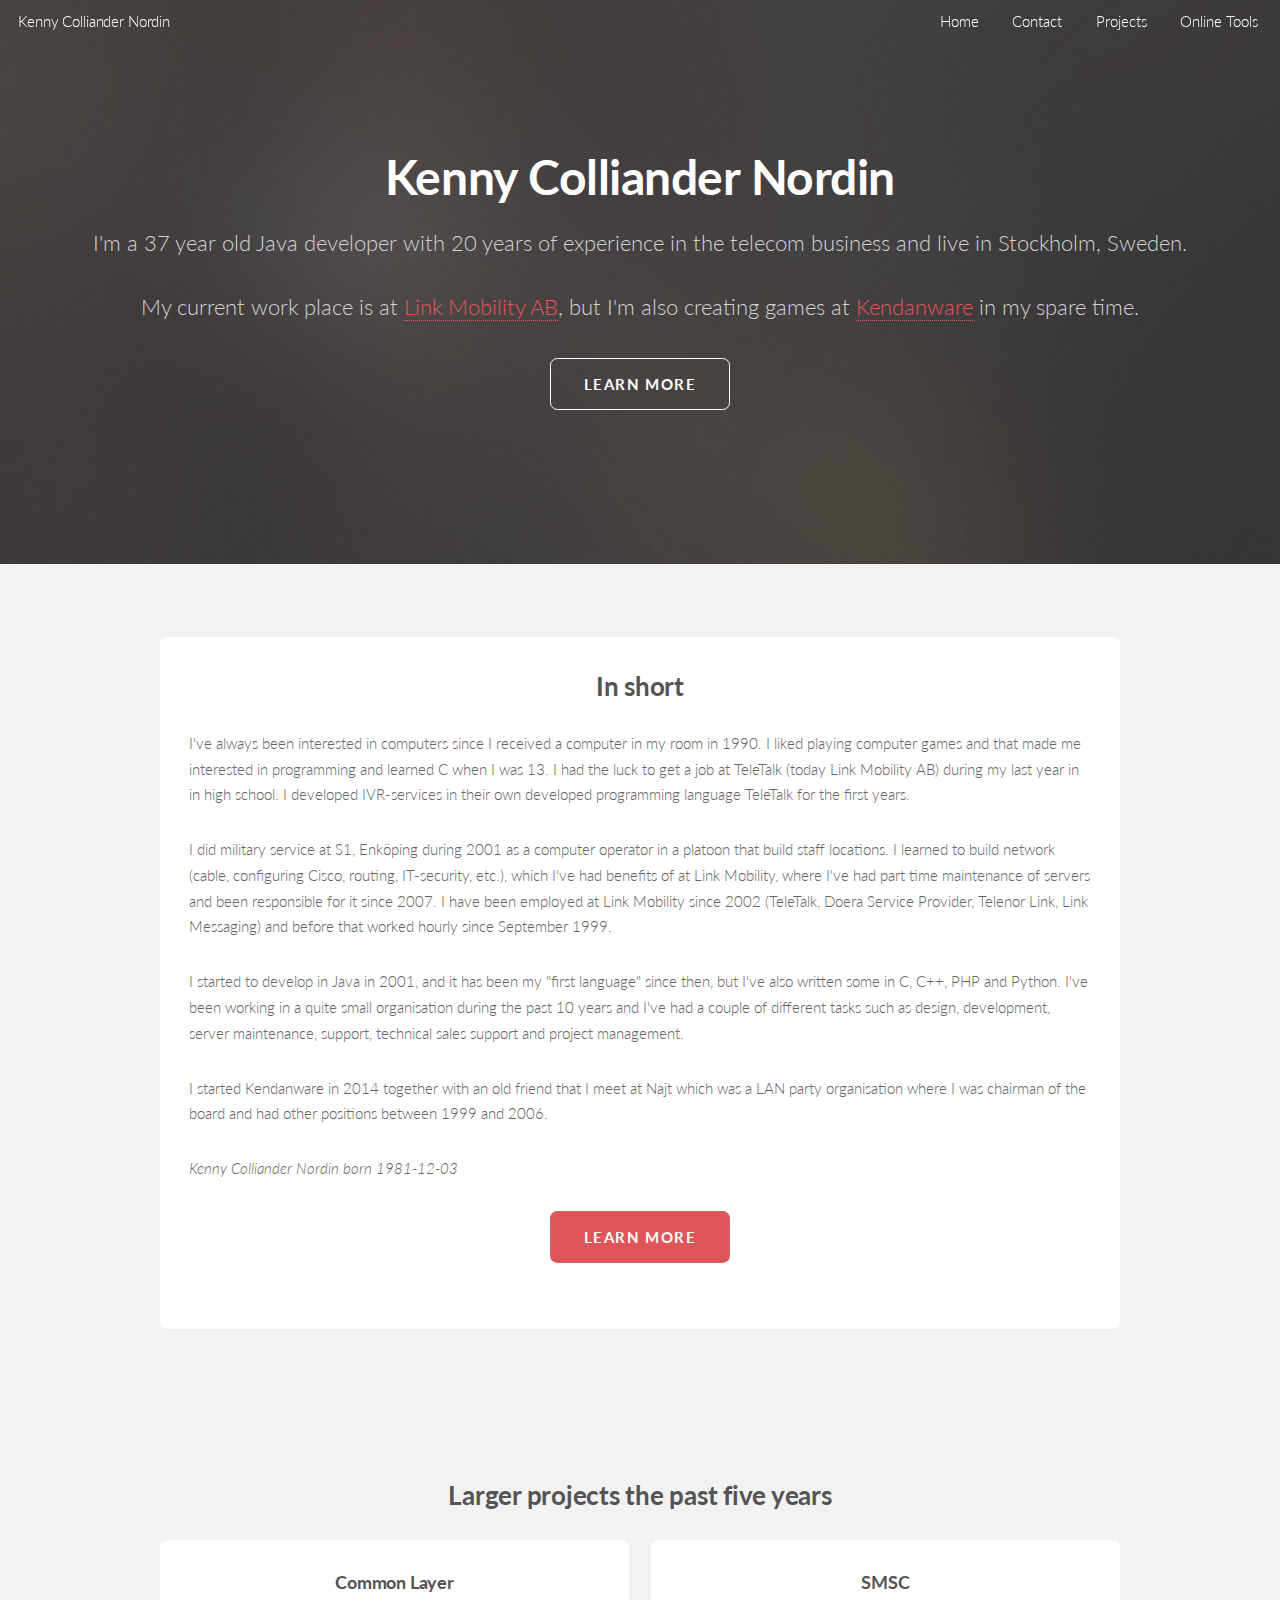
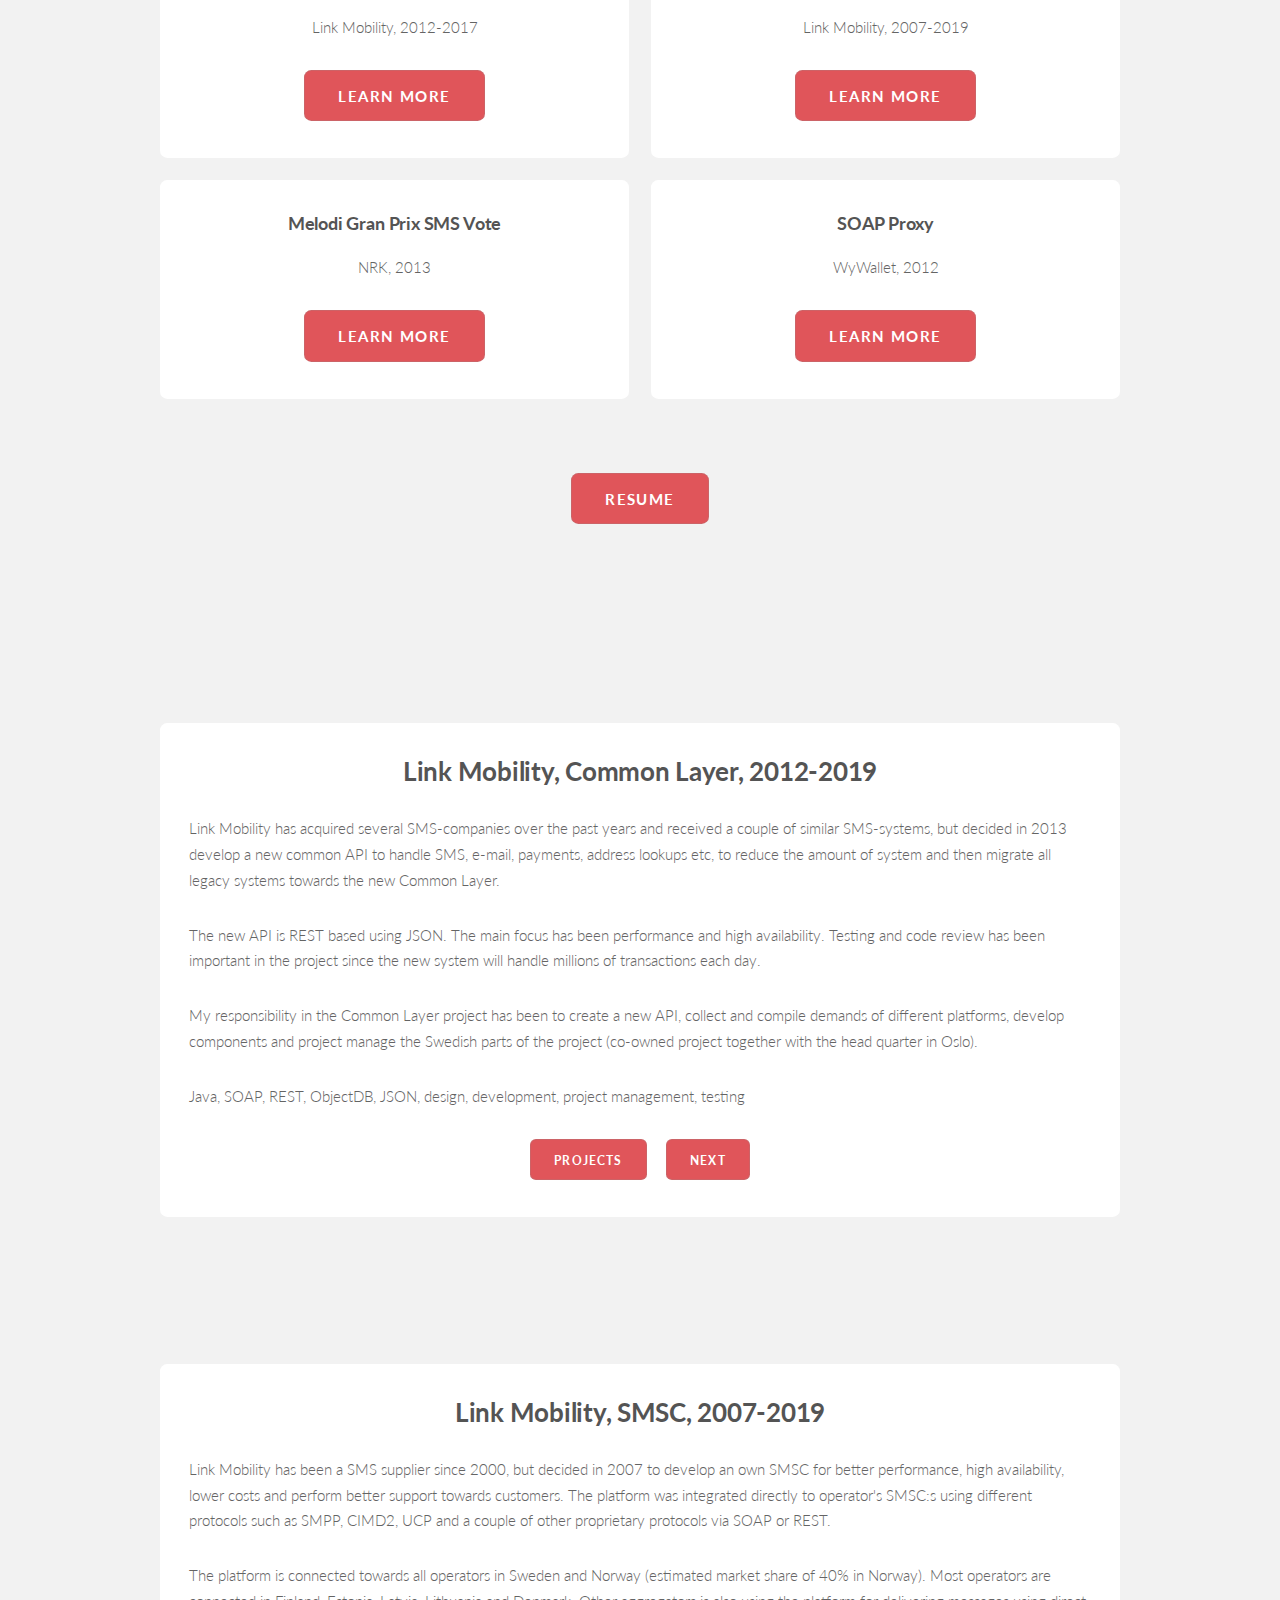
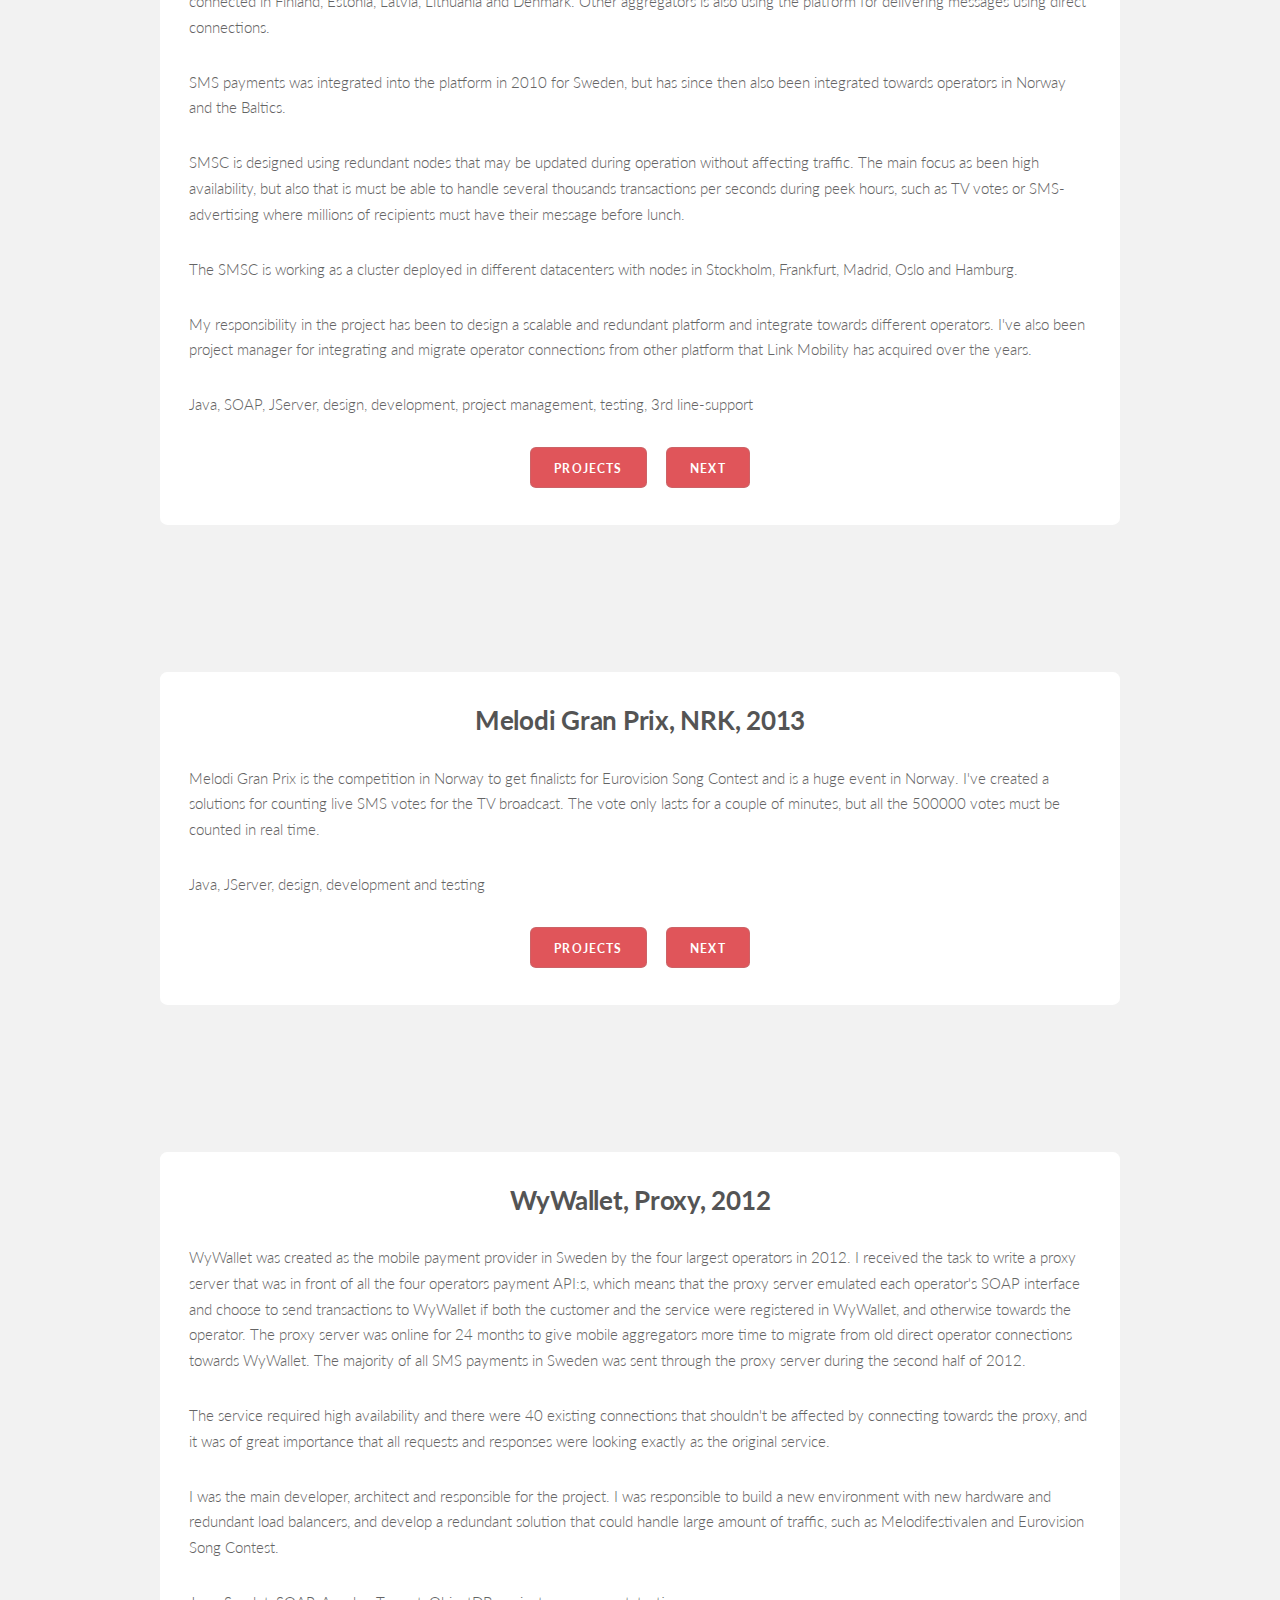
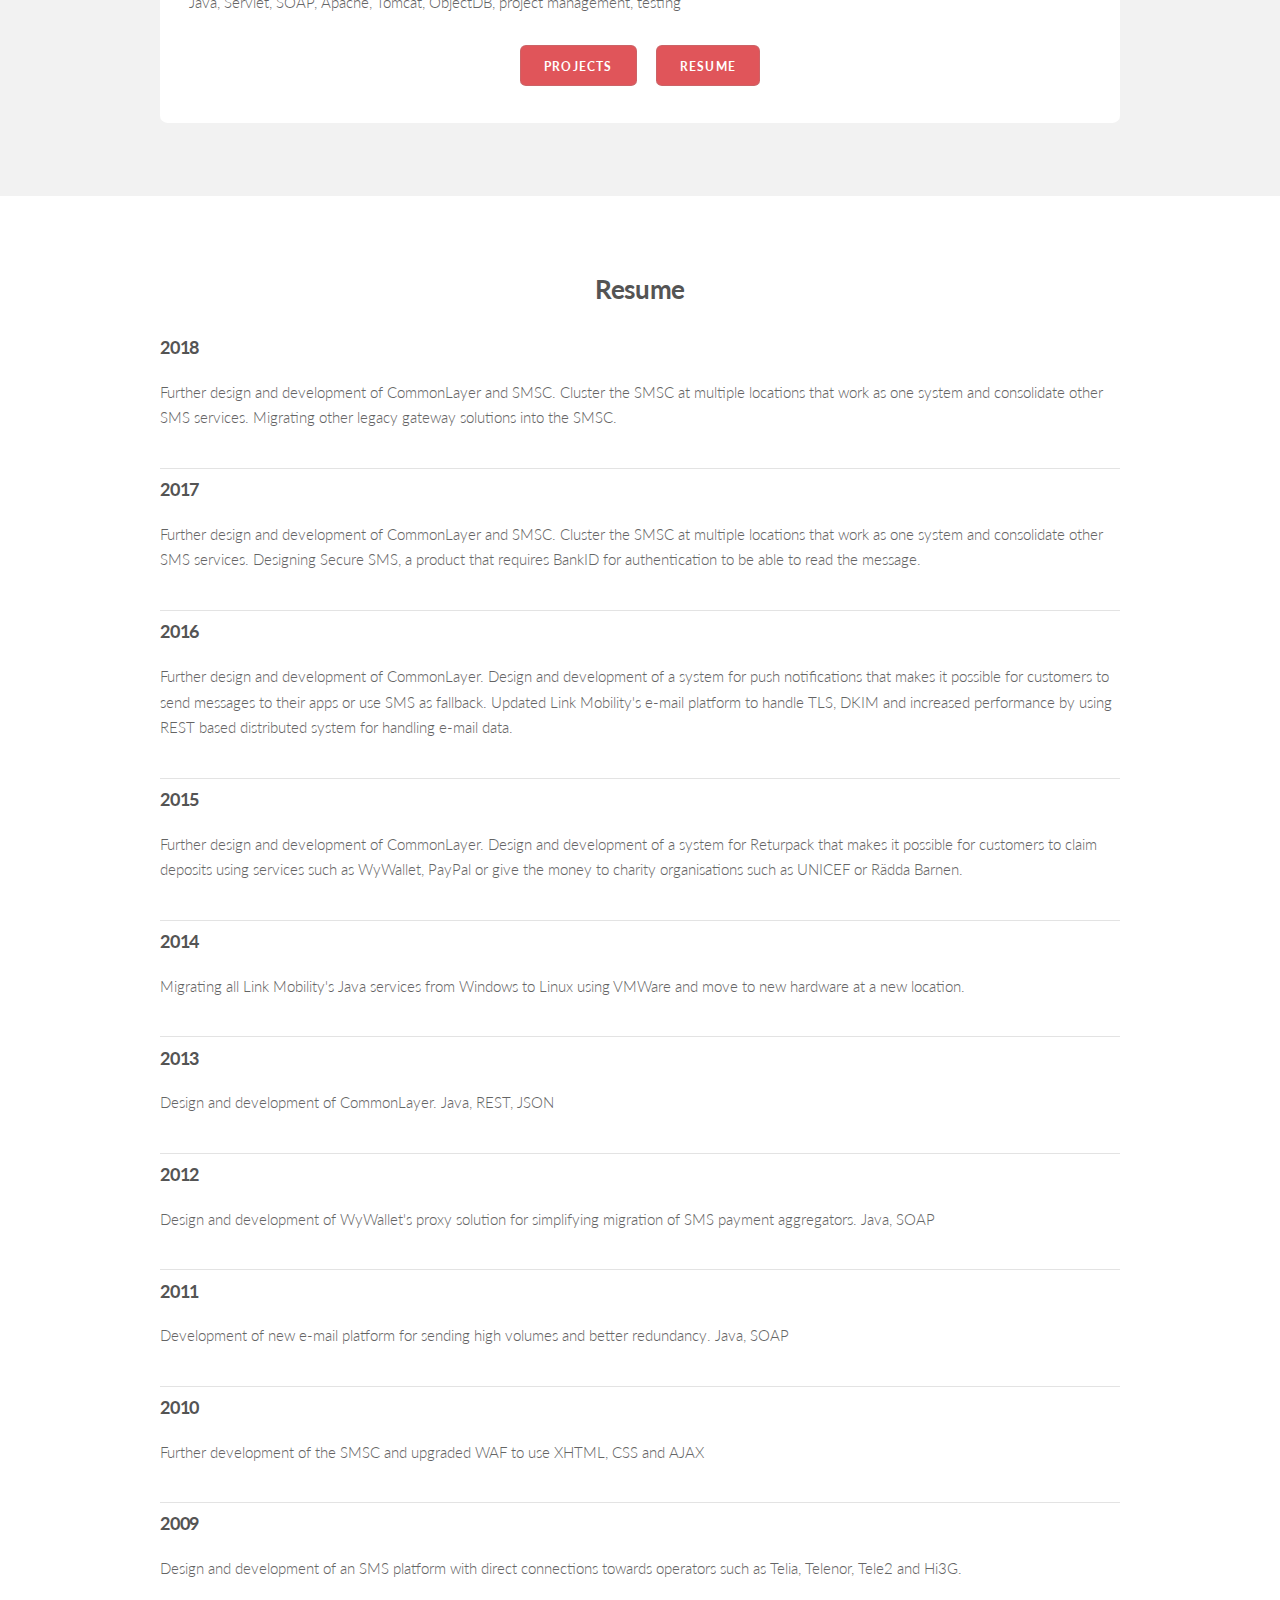
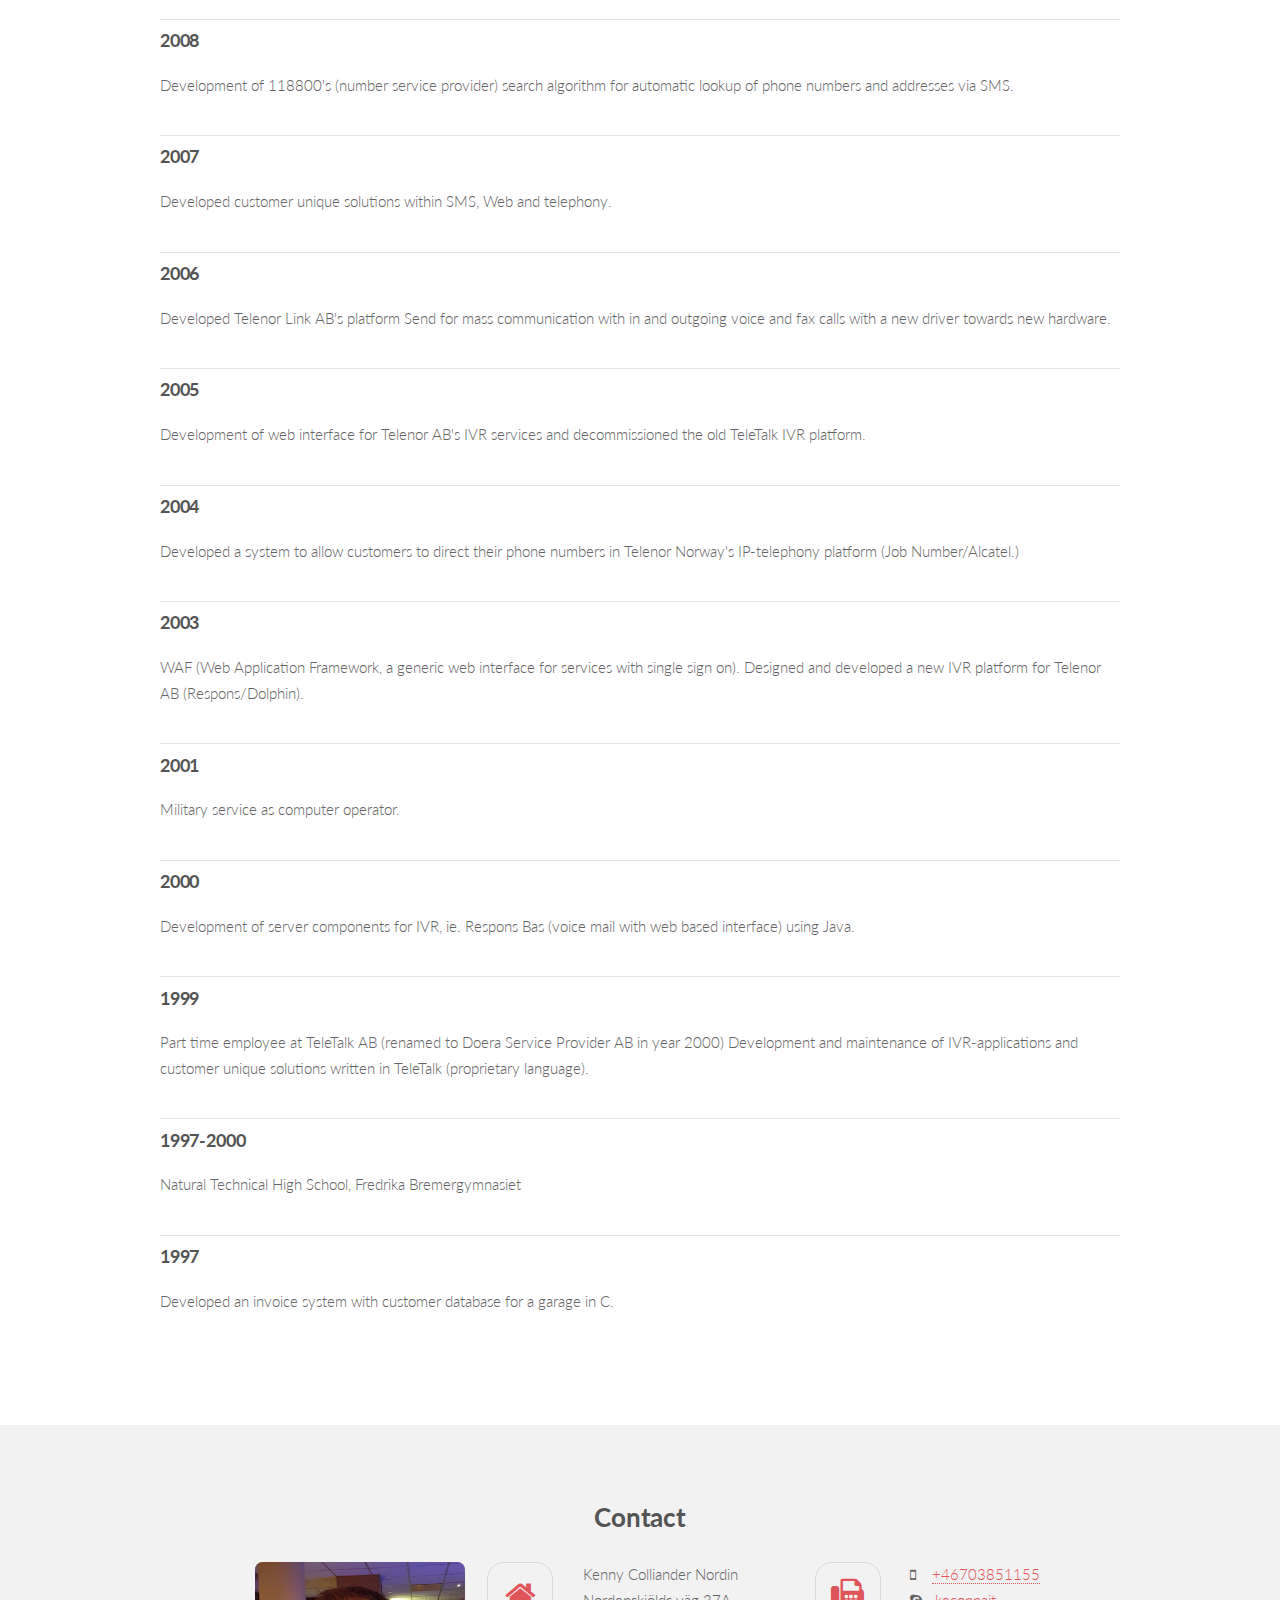
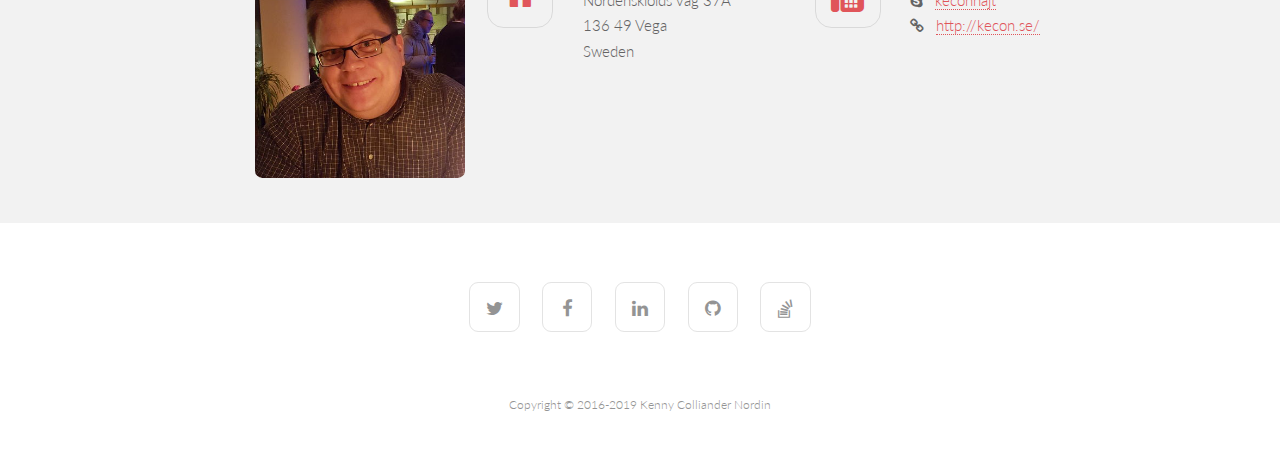
==== commit 3ec216af: "Updated CV" ====
--- a/WebContent/index.html
+++ b/WebContent/index.html
@@ -4,34 +4,51 @@
 <title>Kenny Colliander Nordin's home page</title>
 <meta charset="UTF-8" />
 <meta name="copyright"
-	content="Copyright &copy; 2016-2018 Kenny Colliander Nordin" />
+	content="Copyright &copy; 2016-2019 Kenny Colliander Nordin" />
 <meta name="description"
-	content="Kenny Colliander Nordin is a Java developer with 18 years of experiance in the telecom sector, located in Stockholm." />
+	content="Kenny Colliander Nordin is a Java developer with 20 years of experiance in the telecom sector, located in Stockholm." />
 <meta name="keywords"
 	content="kenny colliander nordin, java, developer, stockholm, sms, soap" />
 <link rel="canonical" href="https://kecon.se/" />
 <!--[if lte IE 8]><script src="css/ie/html5shiv.js"></script><![endif]-->
 <script src="js/minified.js"></script>
-<link rel="apple-touch-icon-precomposed" sizes="57x57" href="/icons/apple-touch-icon-57x57.png" />
-<link rel="apple-touch-icon-precomposed" sizes="114x114" href="/icons/apple-touch-icon-114x114.png" />
-<link rel="apple-touch-icon-precomposed" sizes="72x72" href="/icons/apple-touch-icon-72x72.png" />
-<link rel="apple-touch-icon-precomposed" sizes="144x144" href="/icons/apple-touch-icon-144x144.png" />
-<link rel="apple-touch-icon-precomposed" sizes="60x60" href="/icons/apple-touch-icon-60x60.png" />
-<link rel="apple-touch-icon-precomposed" sizes="120x120" href="/icons/apple-touch-icon-120x120.png" />
-<link rel="apple-touch-icon-precomposed" sizes="76x76" href="/icons/apple-touch-icon-76x76.png" />
-<link rel="apple-touch-icon-precomposed" sizes="152x152" href="/icons/apple-touch-icon-152x152.png" />
-<link rel="icon" type="image/png" href="/icons/favicon-196x196.png" sizes="196x196" />
-<link rel="icon" type="image/png" href="/icons/favicon-96x96.png" sizes="96x96" />
-<link rel="icon" type="image/png" href="/icons/favicon-32x32.png" sizes="32x32" />
-<link rel="icon" type="image/png" href="/icons/favicon-16x16.png" sizes="16x16" />
-<link rel="icon" type="image/png" href="/icons/favicon-128.png" sizes="128x128" />
-<meta name="application-name" content="kecon.se"/>
+<link rel="apple-touch-icon-precomposed" sizes="57x57"
+	href="/icons/apple-touch-icon-57x57.png" />
+<link rel="apple-touch-icon-precomposed" sizes="114x114"
+	href="/icons/apple-touch-icon-114x114.png" />
+<link rel="apple-touch-icon-precomposed" sizes="72x72"
+	href="/icons/apple-touch-icon-72x72.png" />
+<link rel="apple-touch-icon-precomposed" sizes="144x144"
+	href="/icons/apple-touch-icon-144x144.png" />
+<link rel="apple-touch-icon-precomposed" sizes="60x60"
+	href="/icons/apple-touch-icon-60x60.png" />
+<link rel="apple-touch-icon-precomposed" sizes="120x120"
+	href="/icons/apple-touch-icon-120x120.png" />
+<link rel="apple-touch-icon-precomposed" sizes="76x76"
+	href="/icons/apple-touch-icon-76x76.png" />
+<link rel="apple-touch-icon-precomposed" sizes="152x152"
+	href="/icons/apple-touch-icon-152x152.png" />
+<link rel="icon" type="image/png" href="/icons/favicon-196x196.png"
+	sizes="196x196" />
+<link rel="icon" type="image/png" href="/icons/favicon-96x96.png"
+	sizes="96x96" />
+<link rel="icon" type="image/png" href="/icons/favicon-32x32.png"
+	sizes="32x32" />
+<link rel="icon" type="image/png" href="/icons/favicon-16x16.png"
+	sizes="16x16" />
+<link rel="icon" type="image/png" href="/icons/favicon-128.png"
+	sizes="128x128" />
+<meta name="application-name" content="kecon.se" />
 <meta name="msapplication-TileColor" content="#FFFFFF" />
 <meta name="msapplication-TileImage" content="/icons/mstile-144x144.png" />
-<meta name="msapplication-square70x70logo" content="/icons/mstile-70x70.png" />
-<meta name="msapplication-square150x150logo" content="/icons/mstile-150x150.png" />
-<meta name="msapplication-wide310x150logo" content="/icons/mstile-310x150.png" />
-<meta name="msapplication-square310x310logo" content="/icons/mstile-310x310.png" />
+<meta name="msapplication-square70x70logo"
+	content="/icons/mstile-70x70.png" />
+<meta name="msapplication-square150x150logo"
+	content="/icons/mstile-150x150.png" />
+<meta name="msapplication-wide310x150logo"
+	content="/icons/mstile-310x150.png" />
+<meta name="msapplication-square310x310logo"
+	content="/icons/mstile-310x310.png" />
 
 <noscript>
 	<link rel="stylesheet" href="css/minified.css" />
@@ -76,7 +93,7 @@
 		<div class="inner">
 			<h2 itemprop="name">Kenny Colliander Nordin</h2>
 			<p itemprop="description">
-				I'm a 36 year old Java developer with 18 years of experience in the
+				I'm a 37 year old Java developer with 20 years of experience in the
 				telecom business and live in <span itemprop="birthPlace">Stockholm</span>,
 				Sweden.
 			</p>
@@ -152,7 +169,7 @@
 				<div class="6u 12u(2)">
 					<section class="post box">
 						<h3>SMSC</h3>
-						<p>Link Mobility, 2007-2017</p>
+						<p>Link Mobility, 2007-2019</p>
 						<a href="#smsc" class="button big scrolly special">Learn More</a>
 					</section>
 				</div>
@@ -186,7 +203,7 @@
 	<section id="commonlayer" class="wrapper style1">
 		<div class="container">
 			<article class="box">
-				<h2 class="align-center">Link Mobility, Common Layer, 2012-2017</h2>
+				<h2 class="align-center">Link Mobility, Common Layer, 2012-2019</h2>
 				<p>Link Mobility has acquired several SMS-companies over the
 					past years and received a couple of similar SMS-systems, but
 					decided in 2013 develop a new common API to handle SMS, e-mail,
@@ -220,7 +237,7 @@
 		<div class="container">
 
 			<article class="box">
-				<h2 class="align-center">Link Mobility, SMSC, 2007-2017</h2>
+				<h2 class="align-center">Link Mobility, SMSC, 2007-2019</h2>
 				<p>Link Mobility has been a SMS supplier since 2000, but decided
 					in 2007 to develop an own SMSC for better performance, high
 					availability, lower costs and perform better support towards
@@ -241,6 +258,9 @@
 					thousands transactions per seconds during peek hours, such as TV
 					votes or SMS-advertising where millions of recipients must have
 					their message before lunch.</p>
+				<p>The SMSC is working as a cluster deployed in different
+					datacenters with nodes in Stockholm, Frankfurt, Madrid, Oslo and
+					Hamburg.</p>
 				<p>My responsibility in the project has been to design a
 					scalable and redundant platform and integrate towards different
 					operators. I've also been project manager for integrating and
@@ -320,6 +340,13 @@
 			<h2 class="align-center">Resume</h2>
 			<ul class="alt">
 				<li>
+					<h3>2018</h3>
+					<p>Further design and development of CommonLayer and SMSC.
+						Cluster the SMSC at multiple locations that work as one system and
+						consolidate other SMS services. Migrating other legacy gateway
+						solutions into the SMSC.</p>
+				</li>
+				<li>
 					<h3>2017</h3>
 					<p>Further design and development of CommonLayer and SMSC.
 						Cluster the SMSC at multiple locations that work as one system and
@@ -498,7 +525,7 @@
 				class="icon fa-stack-overflow" rel="nofollow" itemprop="sameAs"><span
 					class="label">Stack Overflow</span></a></li>
 		</ul>
-		<span class="copyright"> Copyright &copy; 2016-2018 Kenny
+		<span class="copyright"> Copyright &copy; 2016-2019 Kenny
 			Colliander Nordin </span>
 	</footer>
 </body>
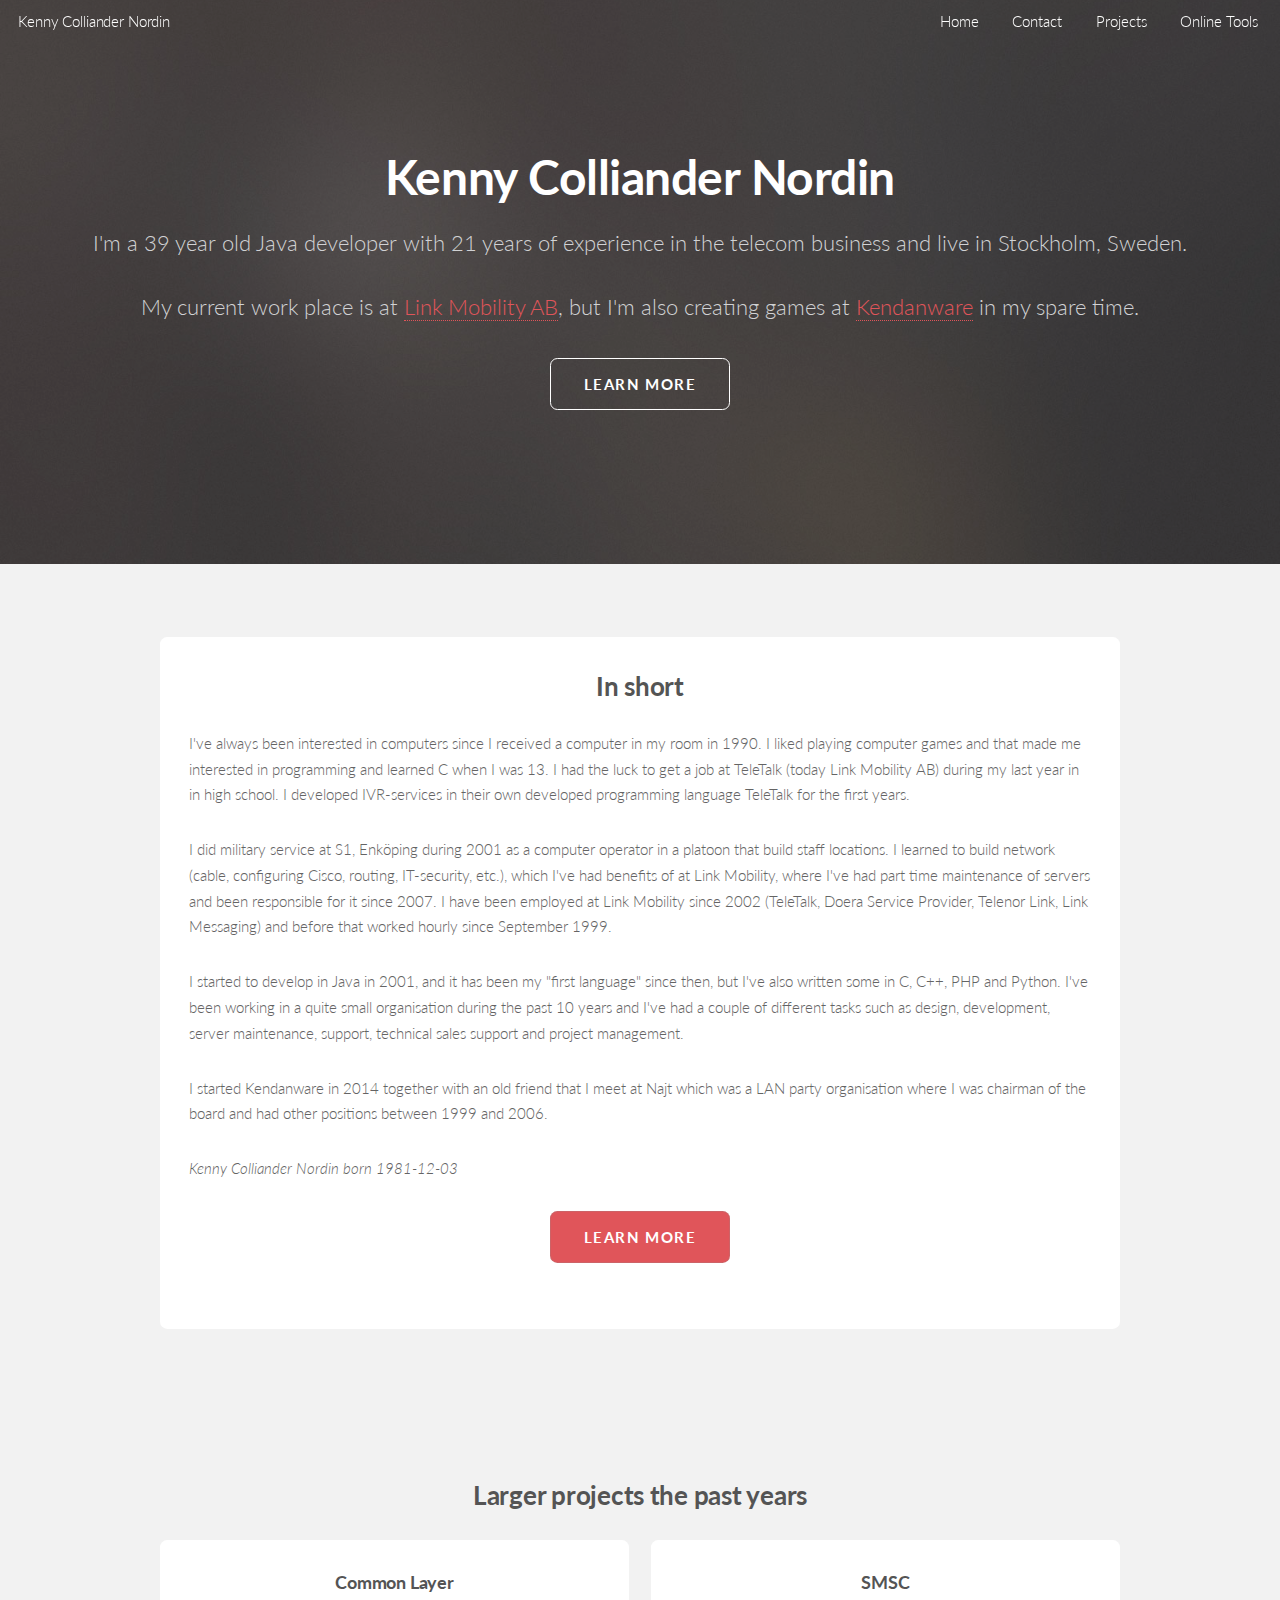
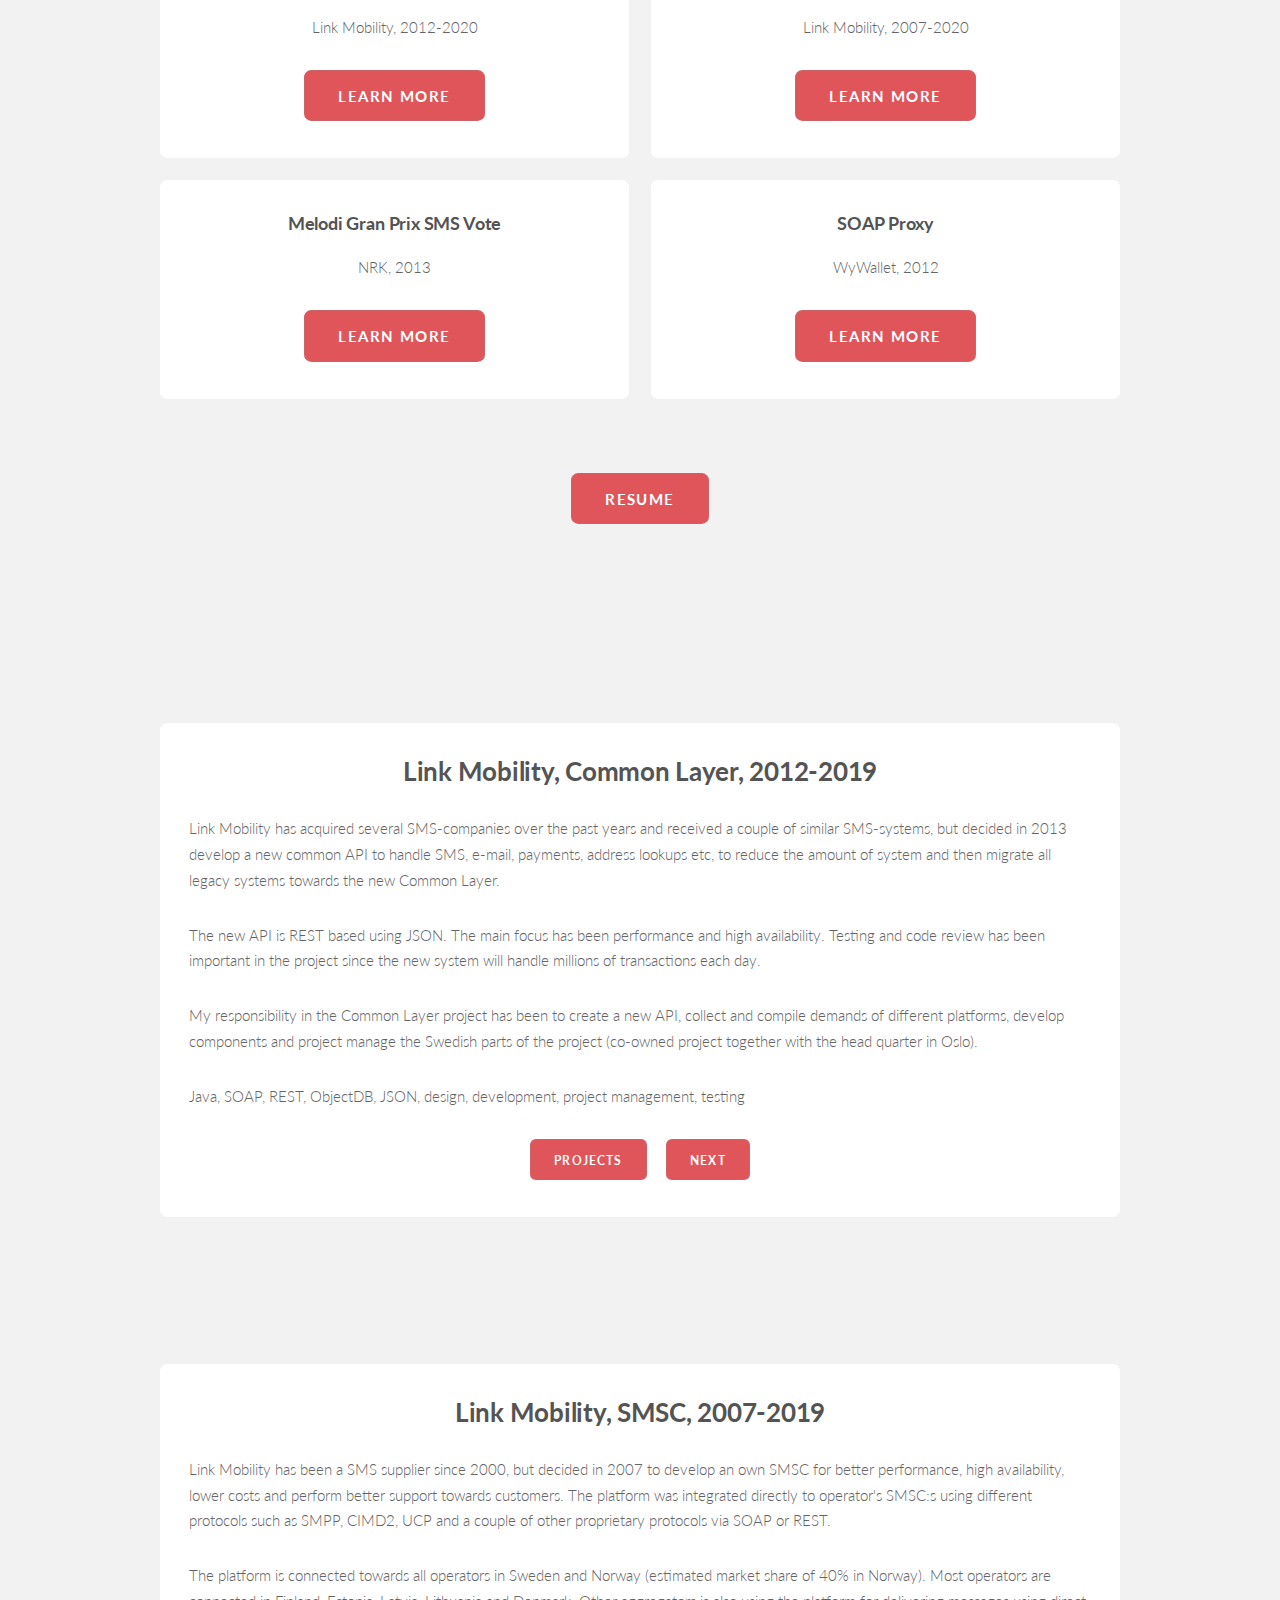
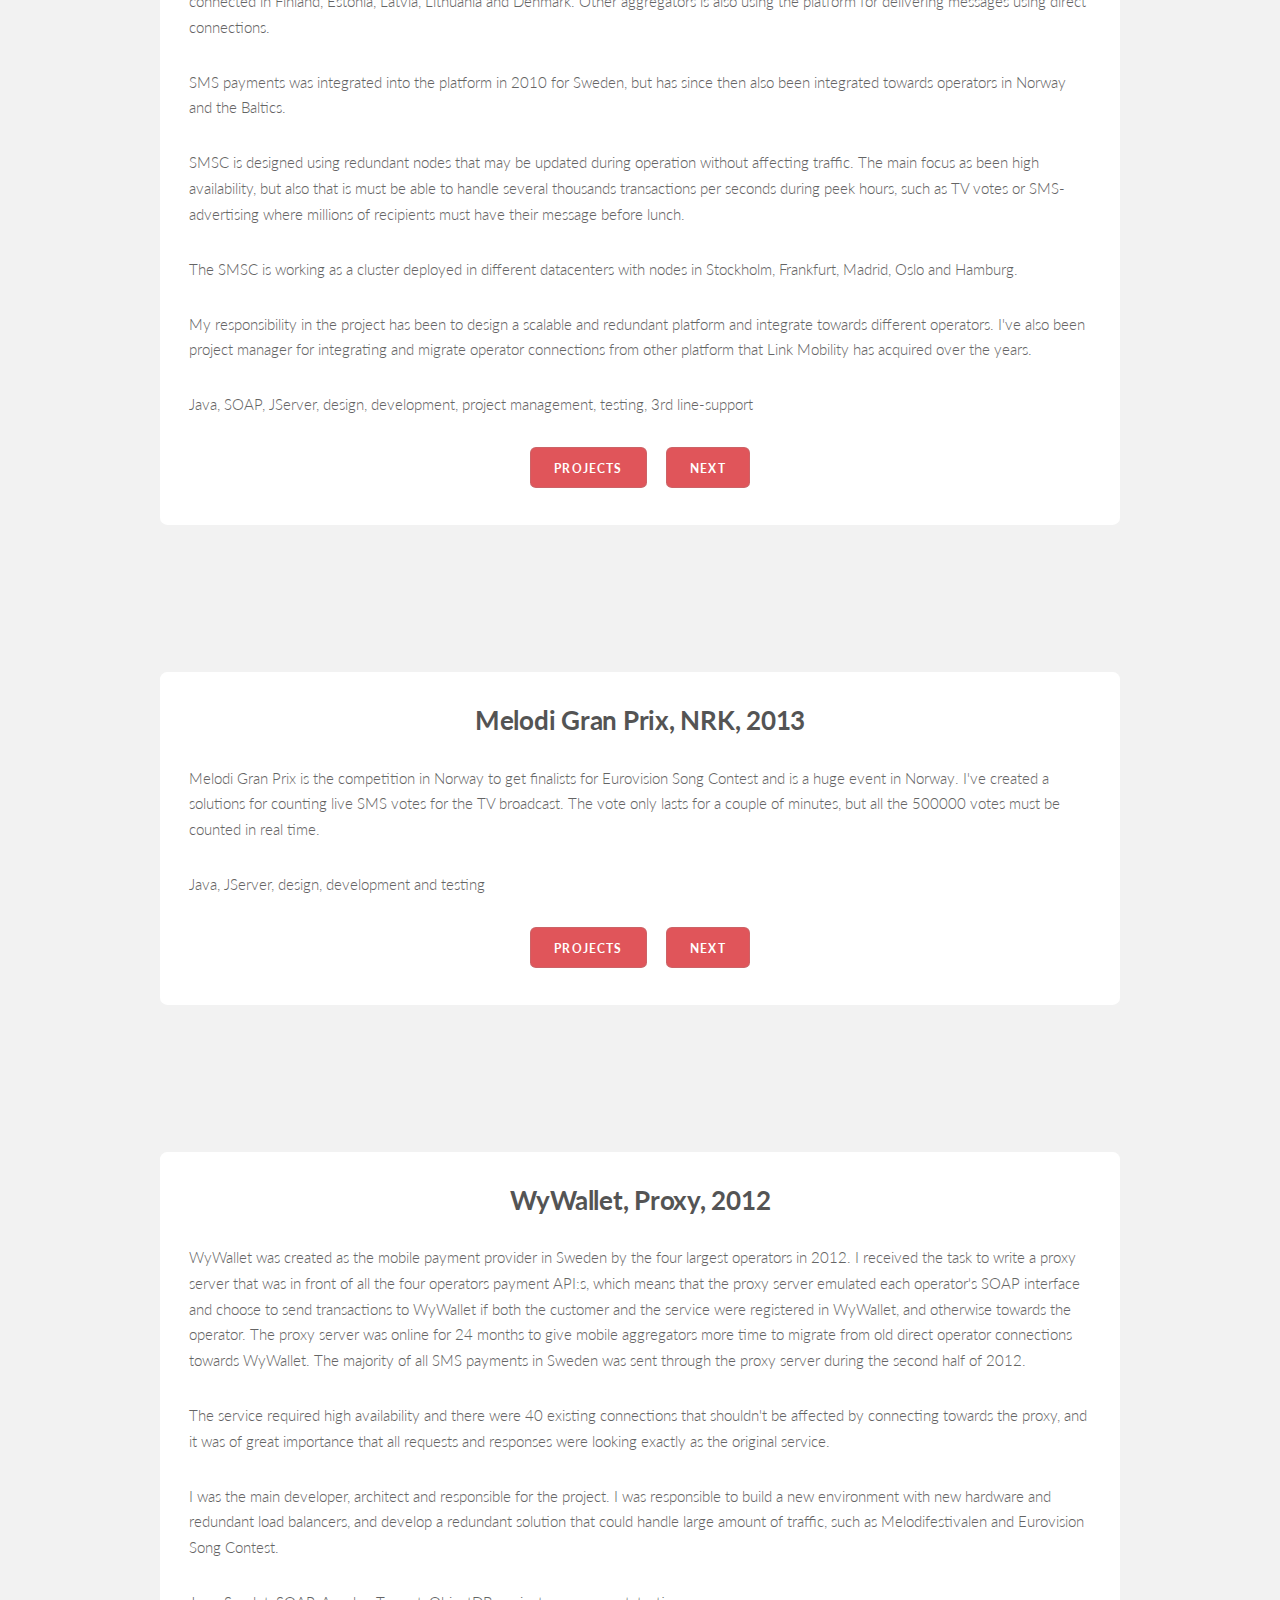
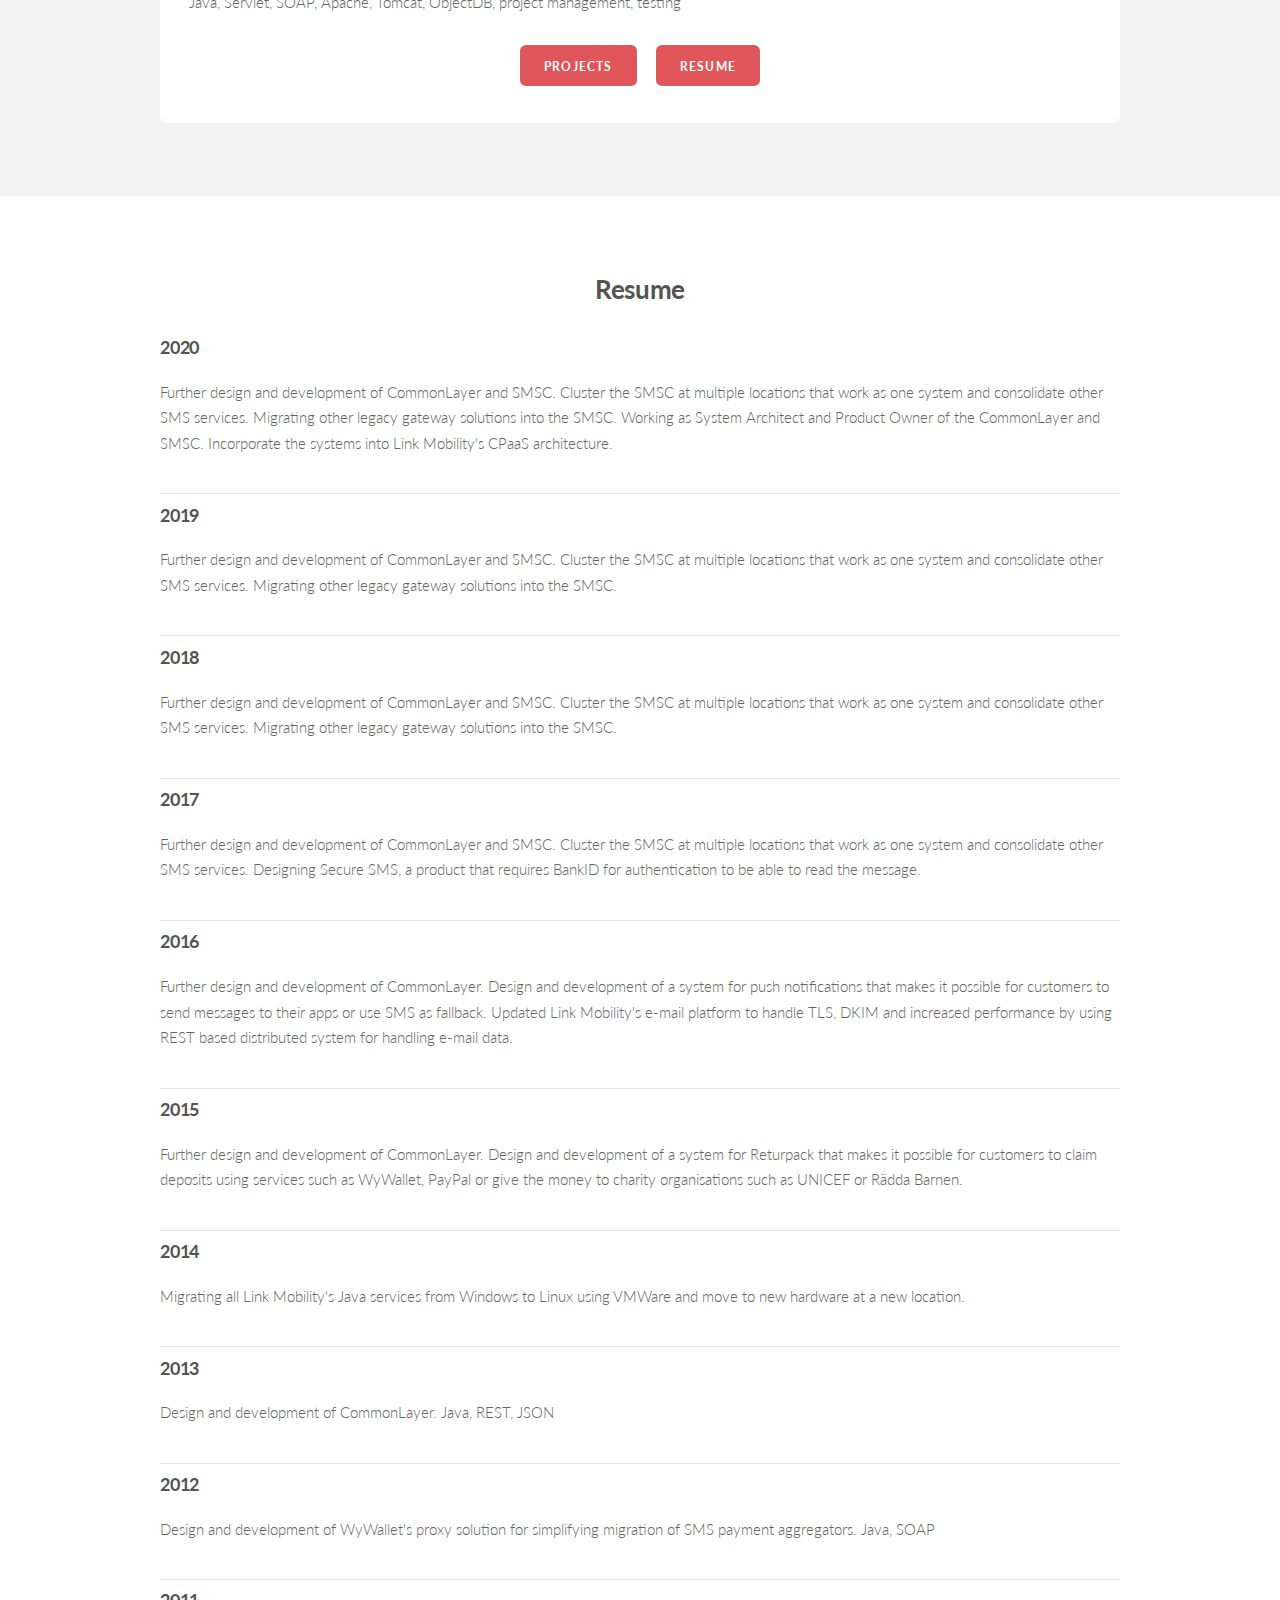
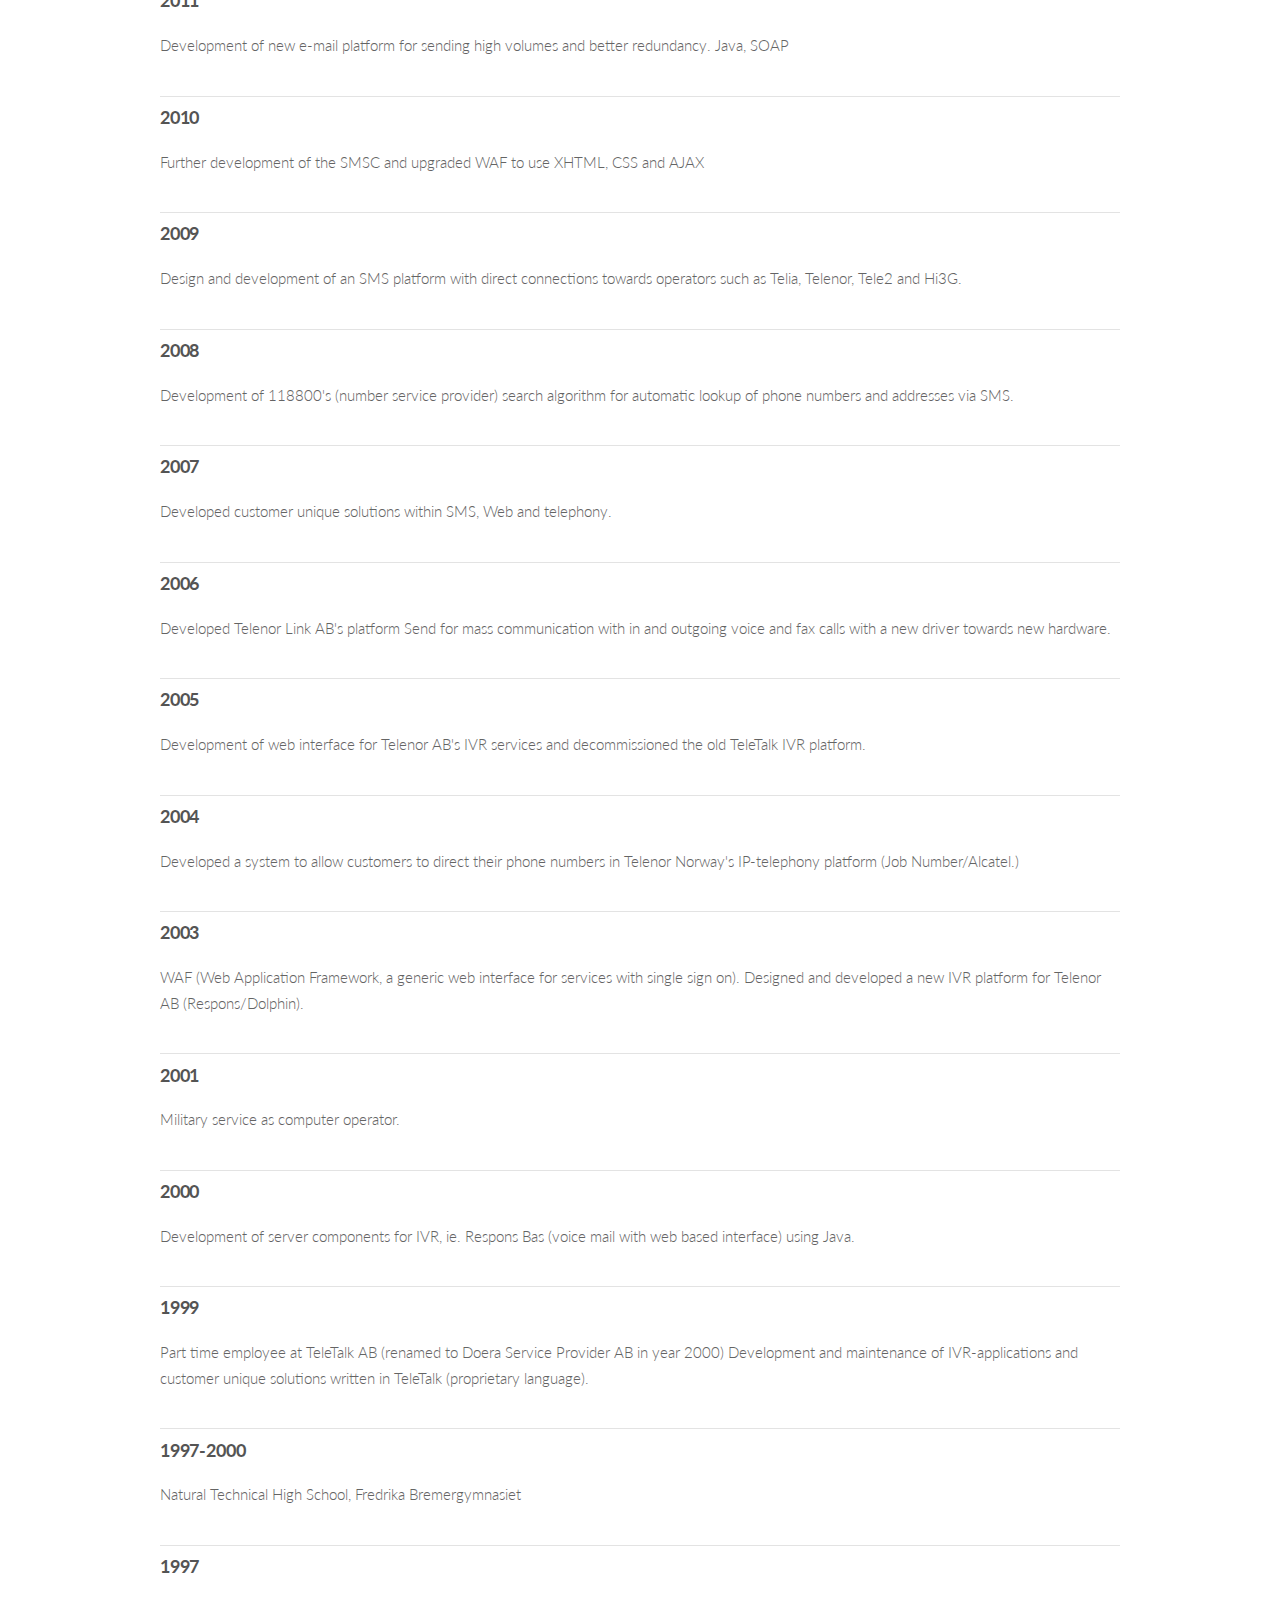
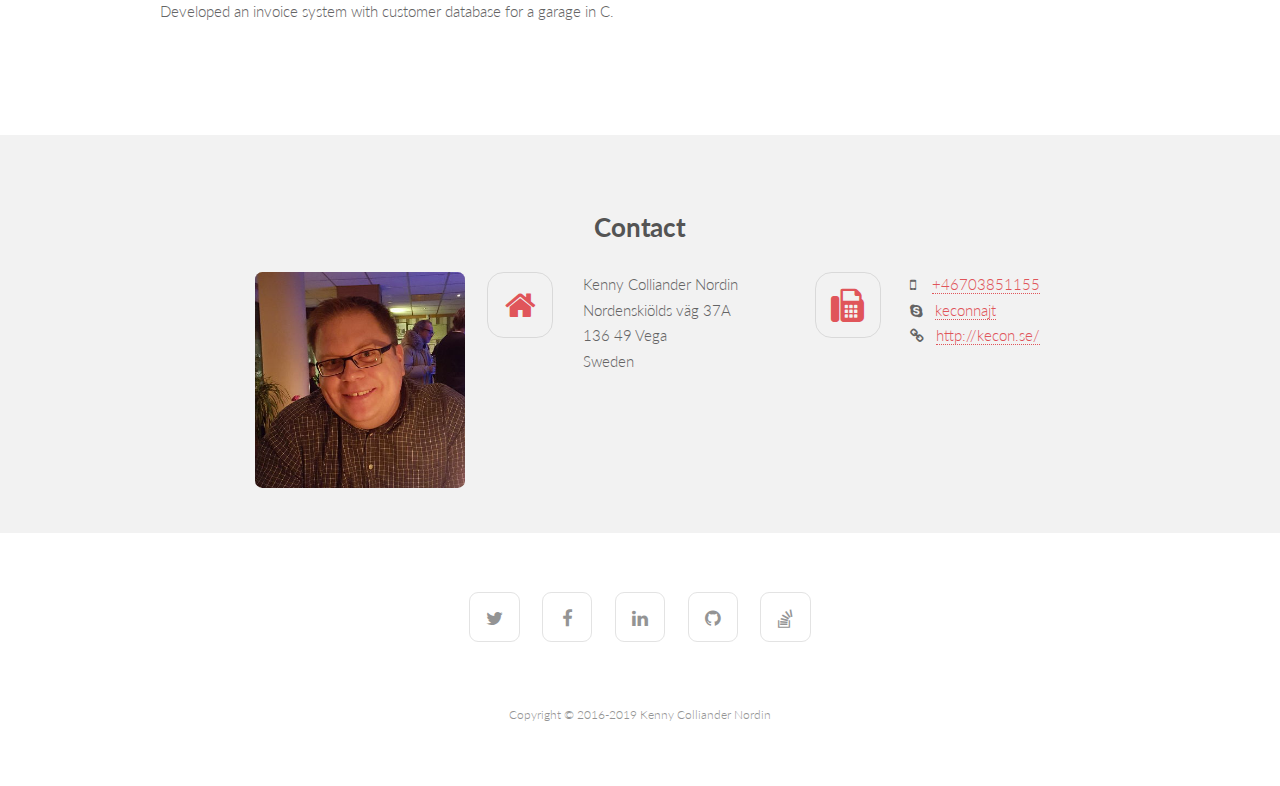
==== commit 29ef0d3b: "Updated years and added some more info" ====
--- a/WebContent/index.html
+++ b/WebContent/index.html
@@ -4,9 +4,9 @@
 <title>Kenny Colliander Nordin's home page</title>
 <meta charset="UTF-8" />
 <meta name="copyright"
-	content="Copyright &copy; 2016-2019 Kenny Colliander Nordin" />
+	content="Copyright &copy; 2016-2020 Kenny Colliander Nordin" />
 <meta name="description"
-	content="Kenny Colliander Nordin is a Java developer with 20 years of experiance in the telecom sector, located in Stockholm." />
+	content="Kenny Colliander Nordin is a Java developer with 21 years of experiance in the telecom sector, located in Stockholm." />
 <meta name="keywords"
 	content="kenny colliander nordin, java, developer, stockholm, sms, soap" />
 <link rel="canonical" href="https://kecon.se/" />
@@ -93,7 +93,7 @@
 		<div class="inner">
 			<h2 itemprop="name">Kenny Colliander Nordin</h2>
 			<p itemprop="description">
-				I'm a 37 year old Java developer with 20 years of experience in the
+				I'm a 39 year old Java developer with 21 years of experience in the
 				telecom business and live in <span itemprop="birthPlace">Stockholm</span>,
 				Sweden.
 			</p>
@@ -156,12 +156,12 @@
 
 	<section id="projects" class="wrapper style1">
 		<div class="container">
-			<h2 class="align-center">Larger projects the past five years</h2>
+			<h2 class="align-center">Larger projects the past years</h2>
 			<div class="row uniform">
 				<div class="6u 12u(2)">
 					<section class="post box">
 						<h3>Common Layer</h3>
-						<p>Link Mobility, 2012-2017</p>
+						<p>Link Mobility, 2012-2020</p>
 						<a href="#commonlayer" class="button big scrolly special">Learn
 							More</a>
 					</section>
@@ -169,7 +169,7 @@
 				<div class="6u 12u(2)">
 					<section class="post box">
 						<h3>SMSC</h3>
-						<p>Link Mobility, 2007-2019</p>
+						<p>Link Mobility, 2007-2020</p>
 						<a href="#smsc" class="button big scrolly special">Learn More</a>
 					</section>
 				</div>
@@ -229,7 +229,6 @@
 					</ul>
 				</div>
 			</article>
-
 		</div>
 	</section>
 
@@ -340,6 +339,22 @@
 			<h2 class="align-center">Resume</h2>
 			<ul class="alt">
 				<li>
+					<h3>2020</h3>
+					<p>Further design and development of CommonLayer and SMSC.
+						Cluster the SMSC at multiple locations that work as one system and
+						consolidate other SMS services. Migrating other legacy gateway
+						solutions into the SMSC. Working as System Architect and 
+						Product Owner of the CommonLayer and SMSC. Incorporate the systems 
+						into Link Mobility's CPaaS architecture.</p>
+				</li>
+				<li>
+					<h3>2019</h3>
+					<p>Further design and development of CommonLayer and SMSC.
+						Cluster the SMSC at multiple locations that work as one system and
+						consolidate other SMS services. Migrating other legacy gateway
+						solutions into the SMSC.</p>
+				</li>
+				<li>
 					<h3>2018</h3>
 					<p>Further design and development of CommonLayer and SMSC.
 						Cluster the SMSC at multiple locations that work as one system and
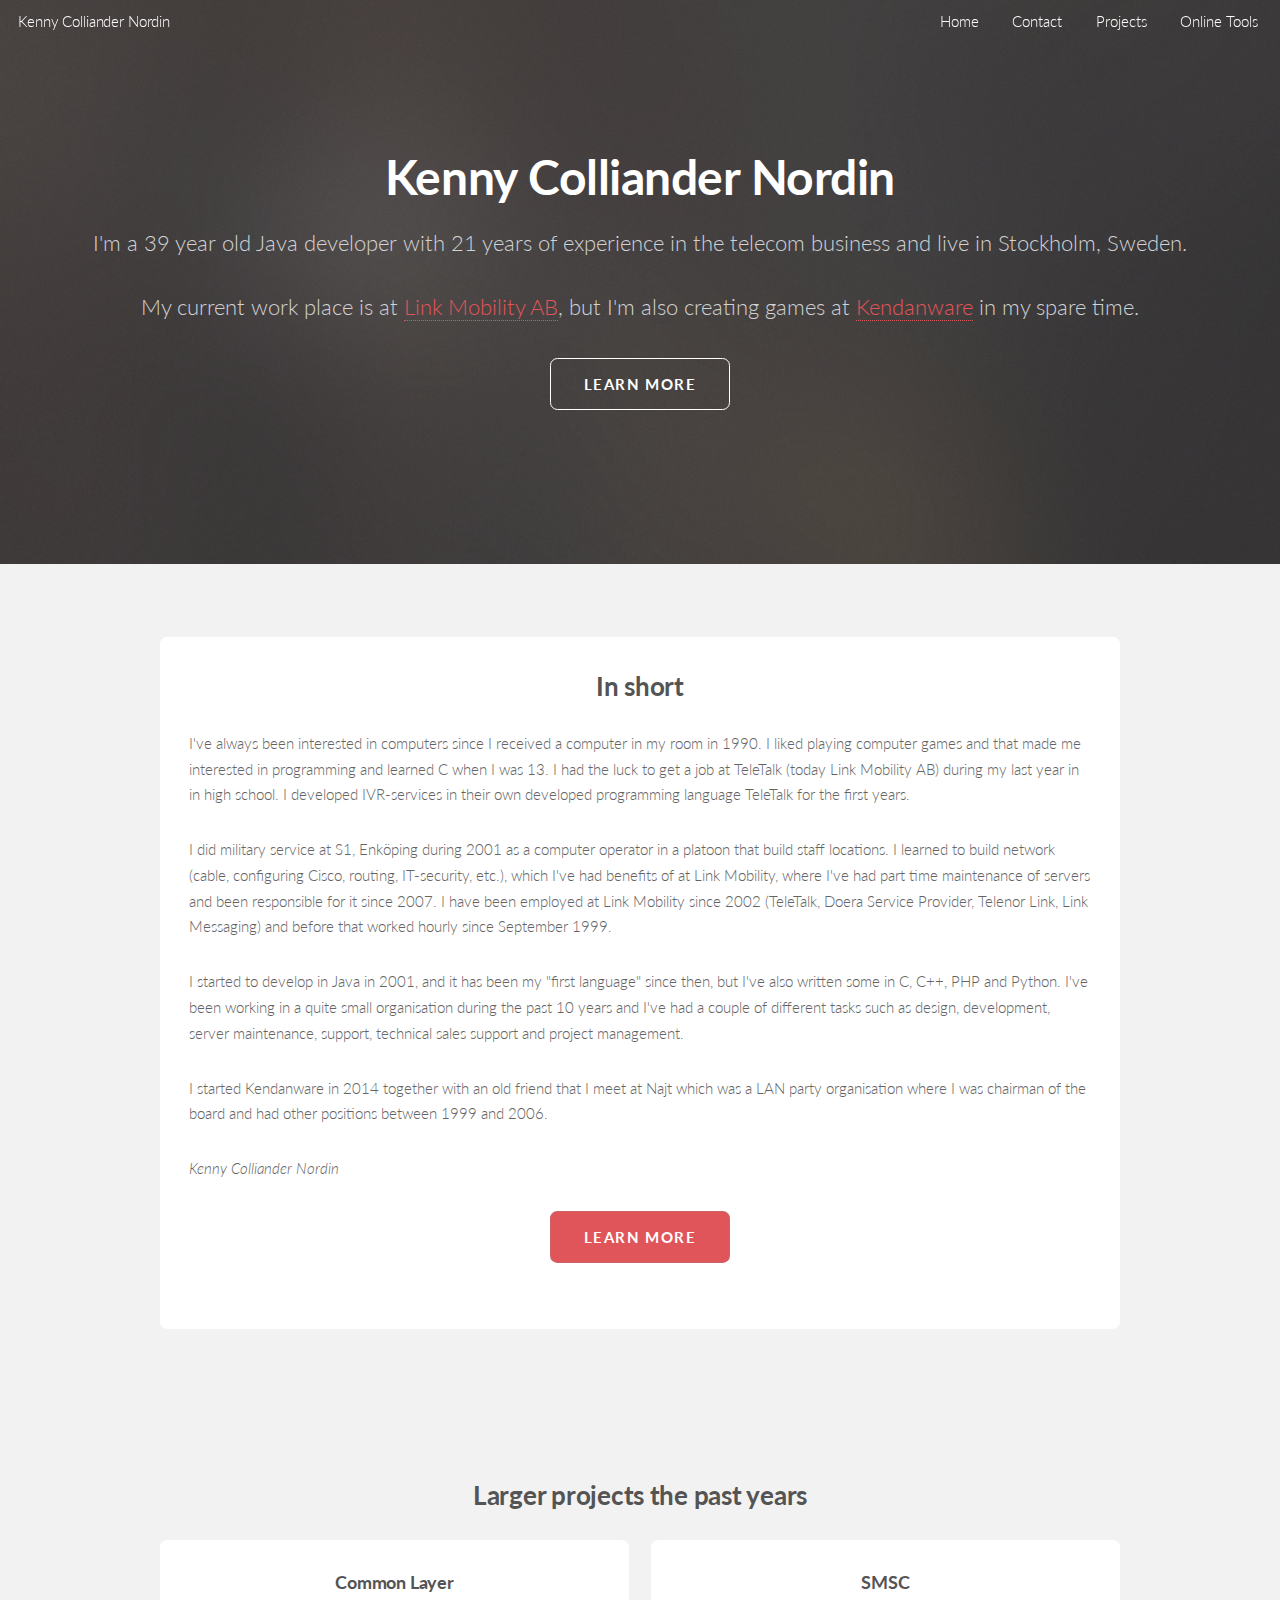
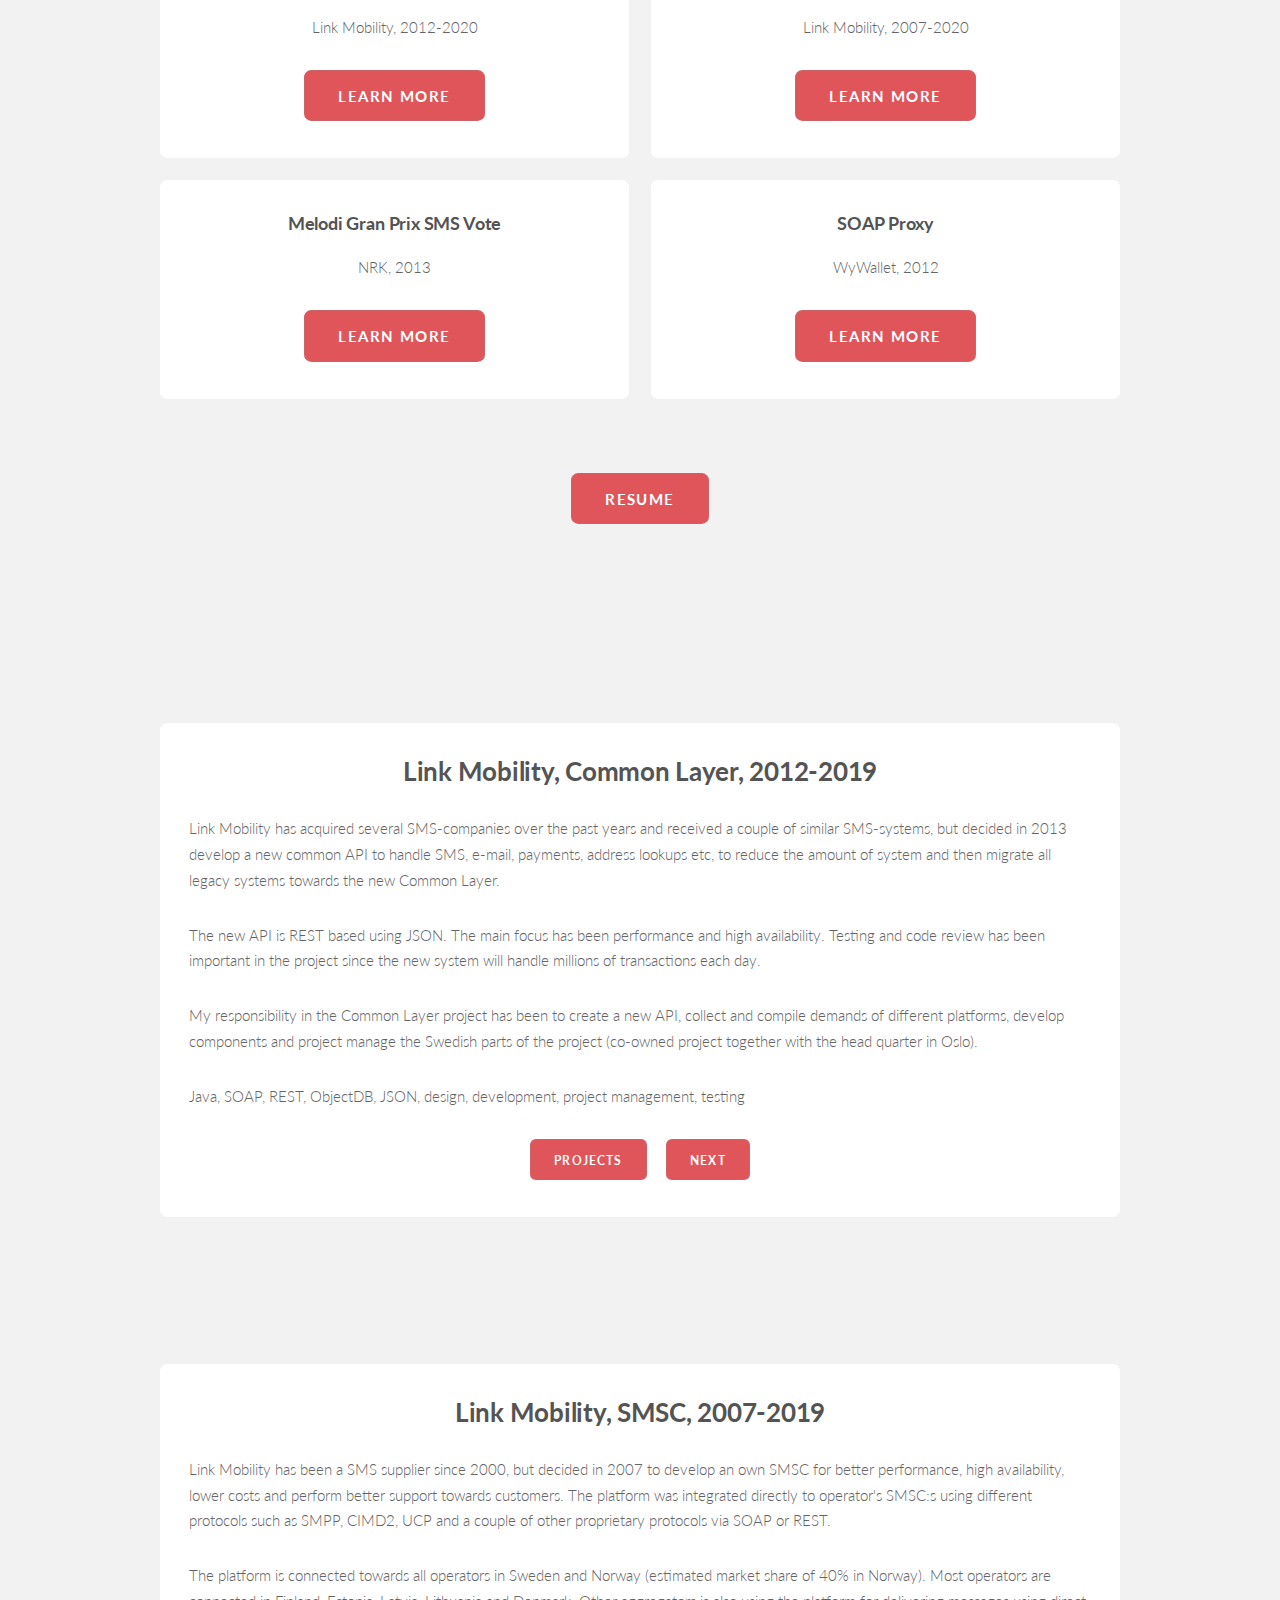
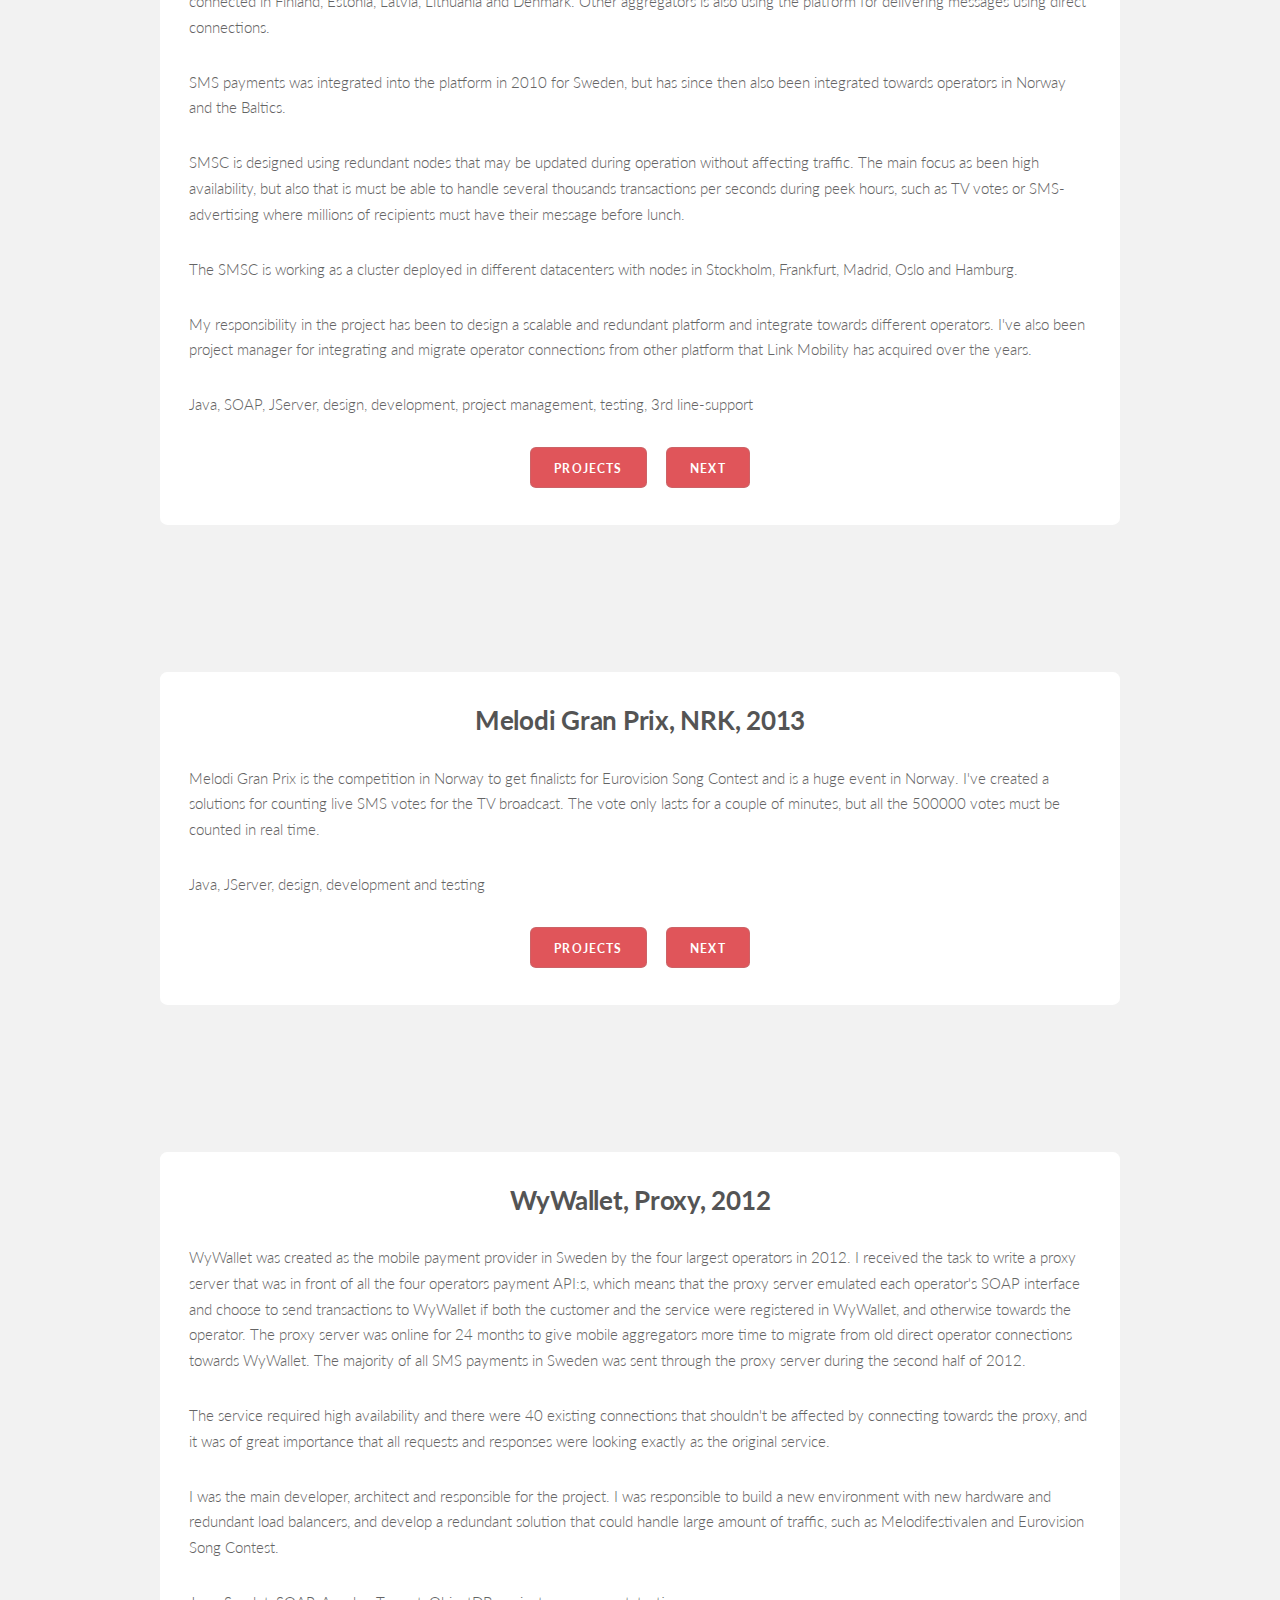
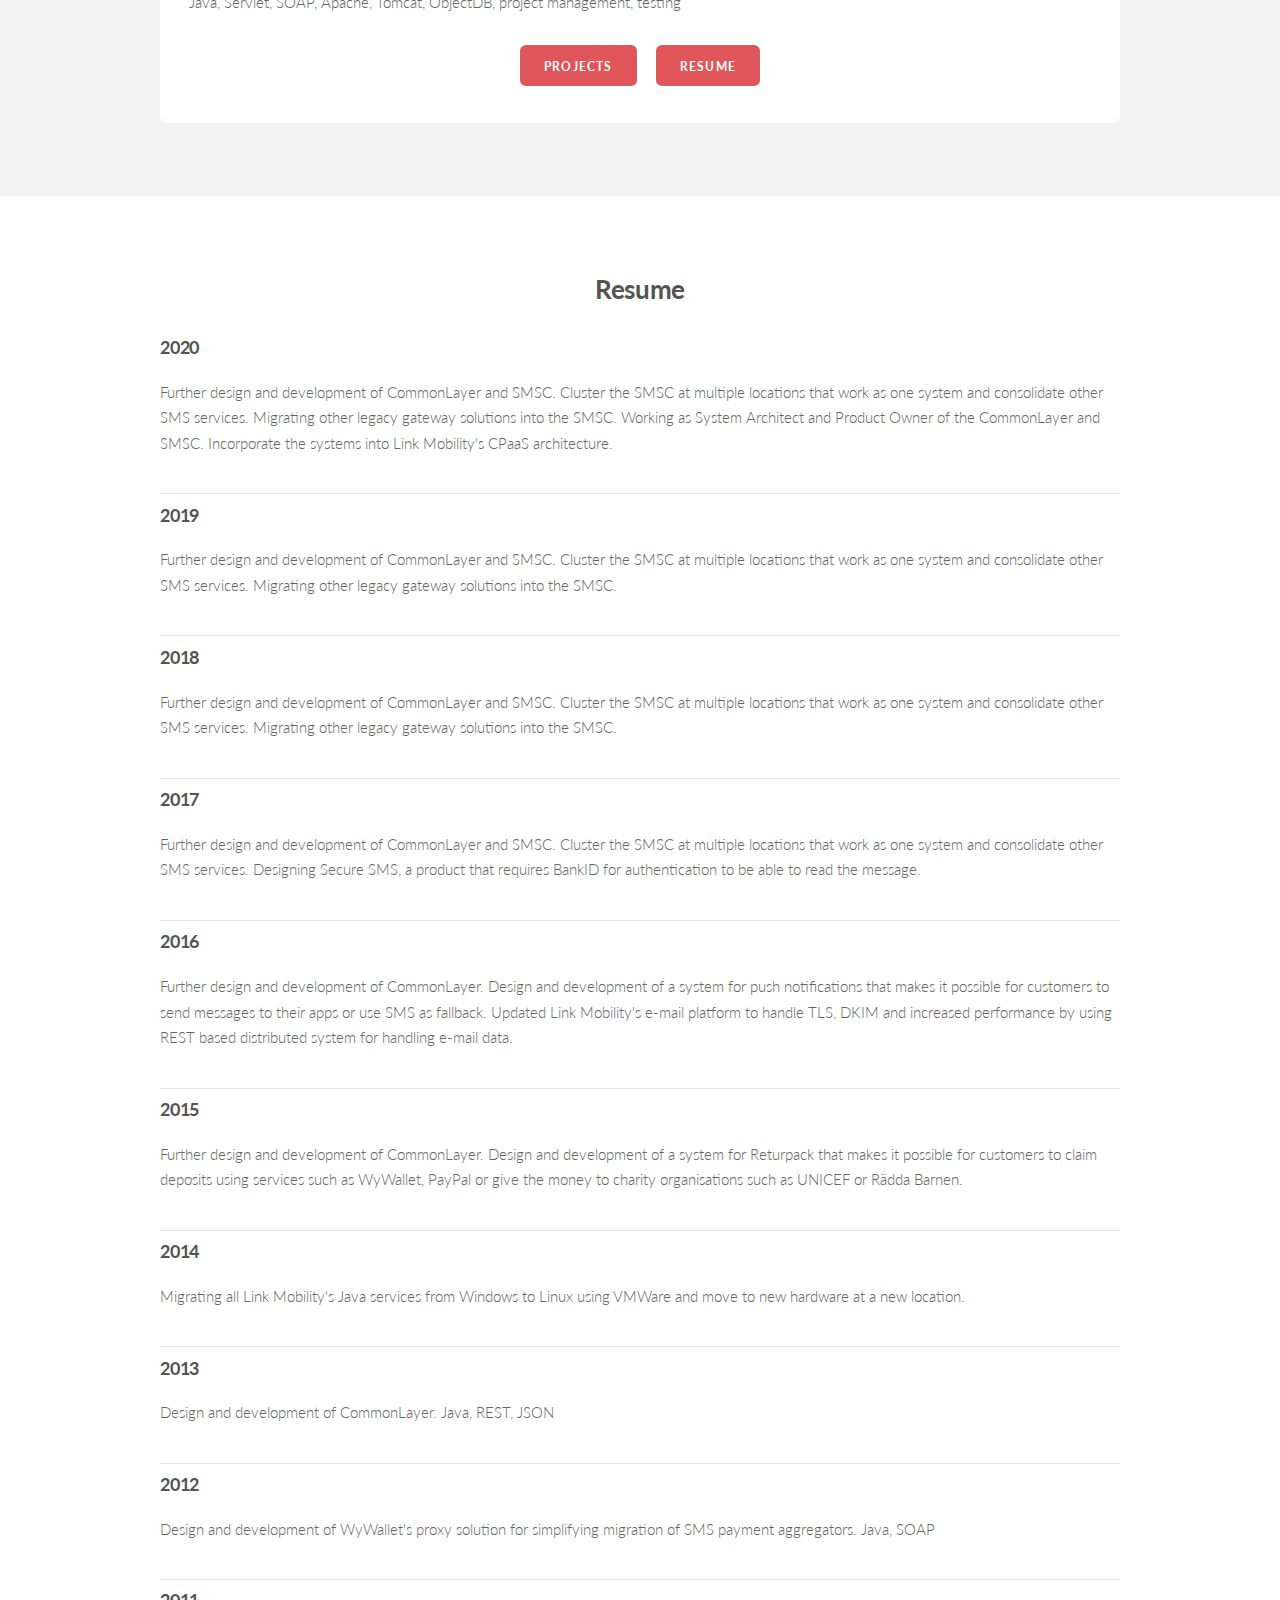
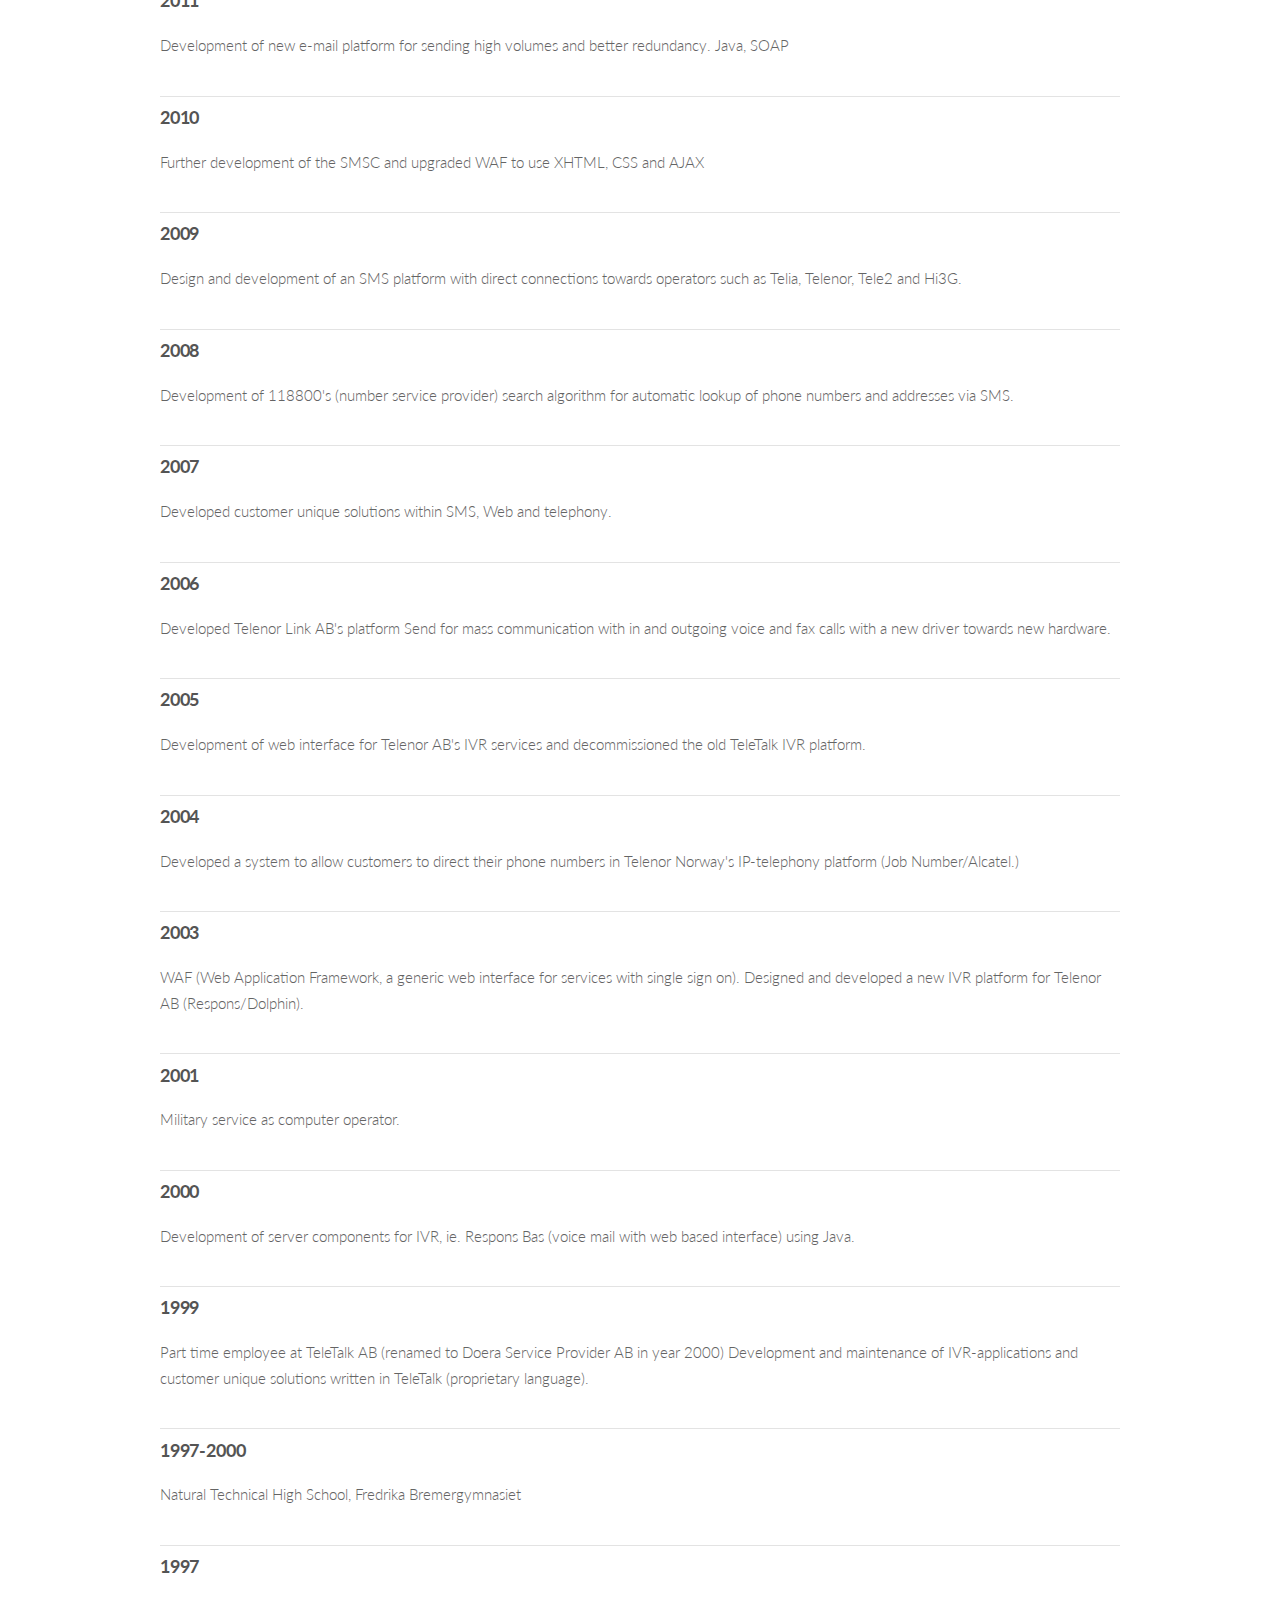
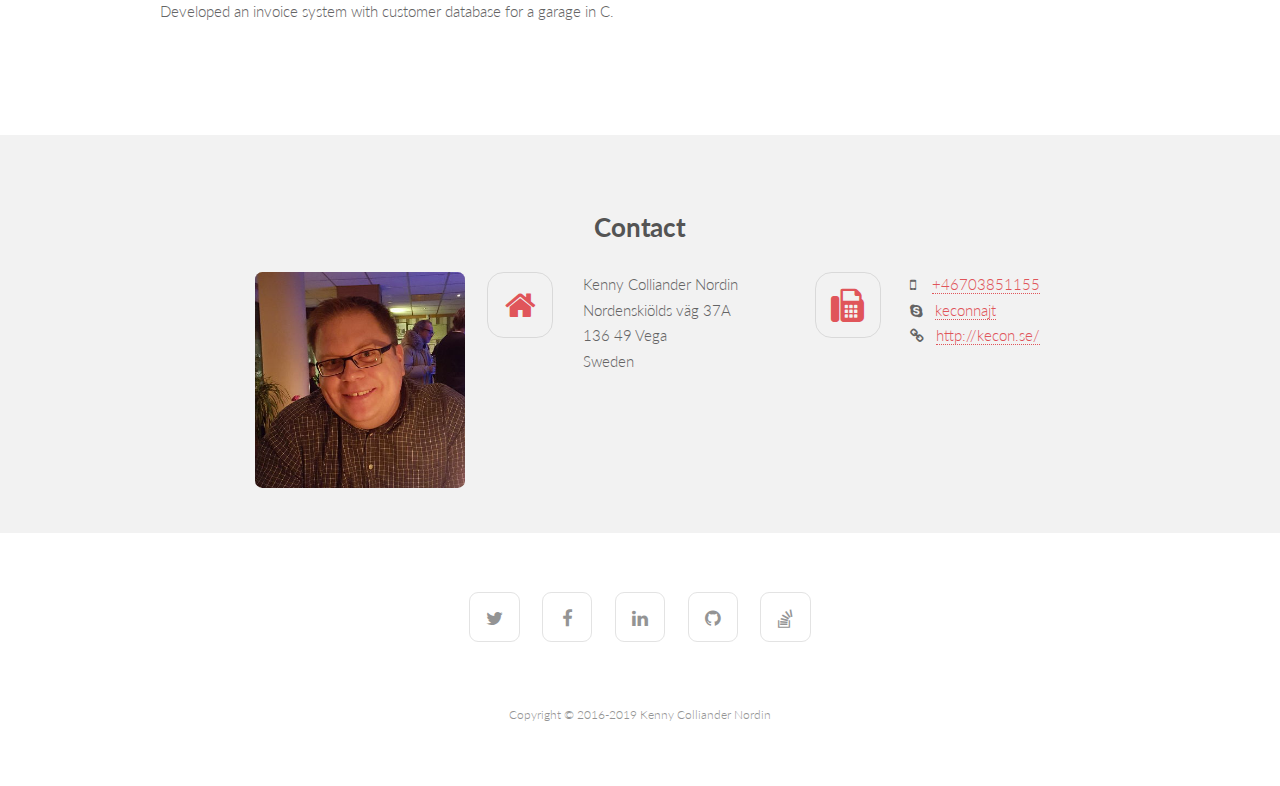
==== commit 113bfe1c: "Removed birth" ====
--- a/WebContent/index.html
+++ b/WebContent/index.html
@@ -143,7 +143,7 @@
 					I meet at Najt which was a LAN party organisation where I was
 					chairman of the board and had other positions between 1999 and
 					2006.</p>
-				<i> Kenny Colliander Nordin born <span itemprop="birthDate">1981-12-03</span></i>
+				<i>Kenny Colliander Nordin</i>
 				<div class="box post">
 					<ul class="actions">
 						<li><a href="#projects" class="button big scrolly special">Learn
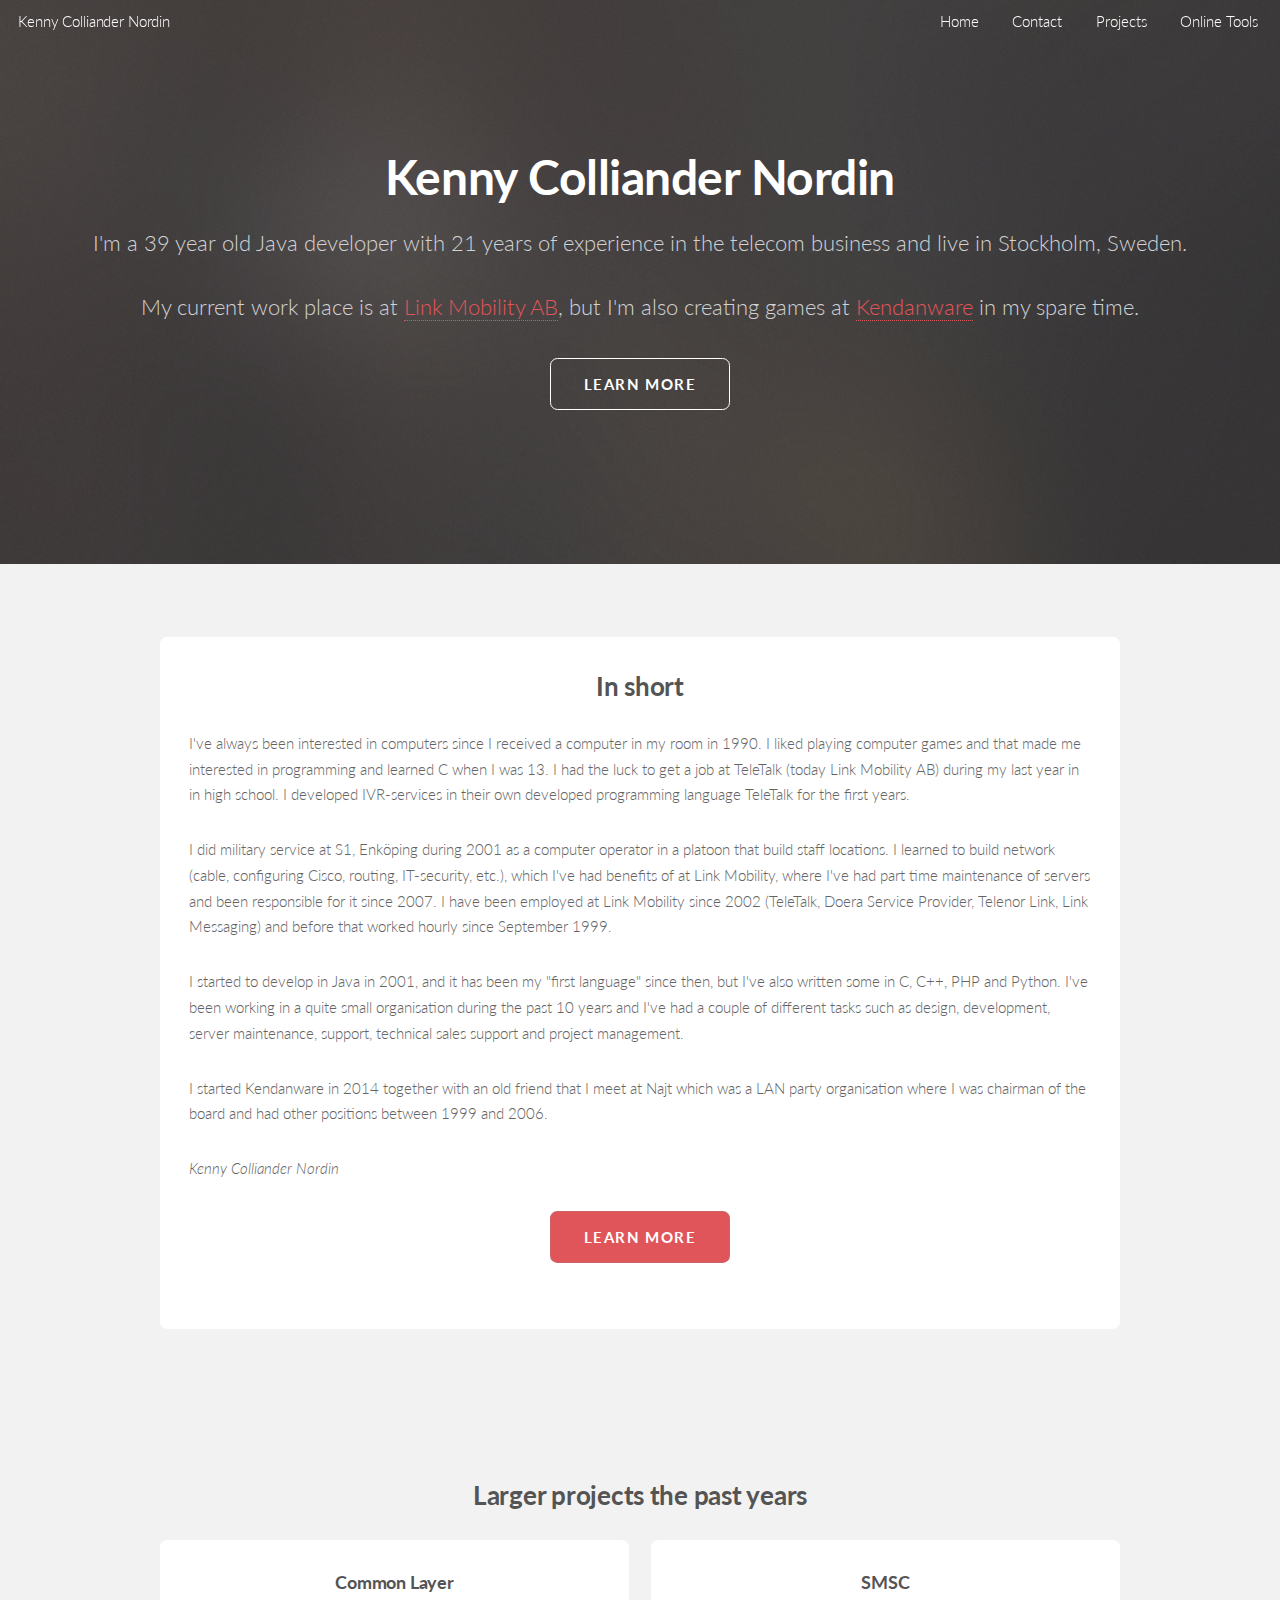
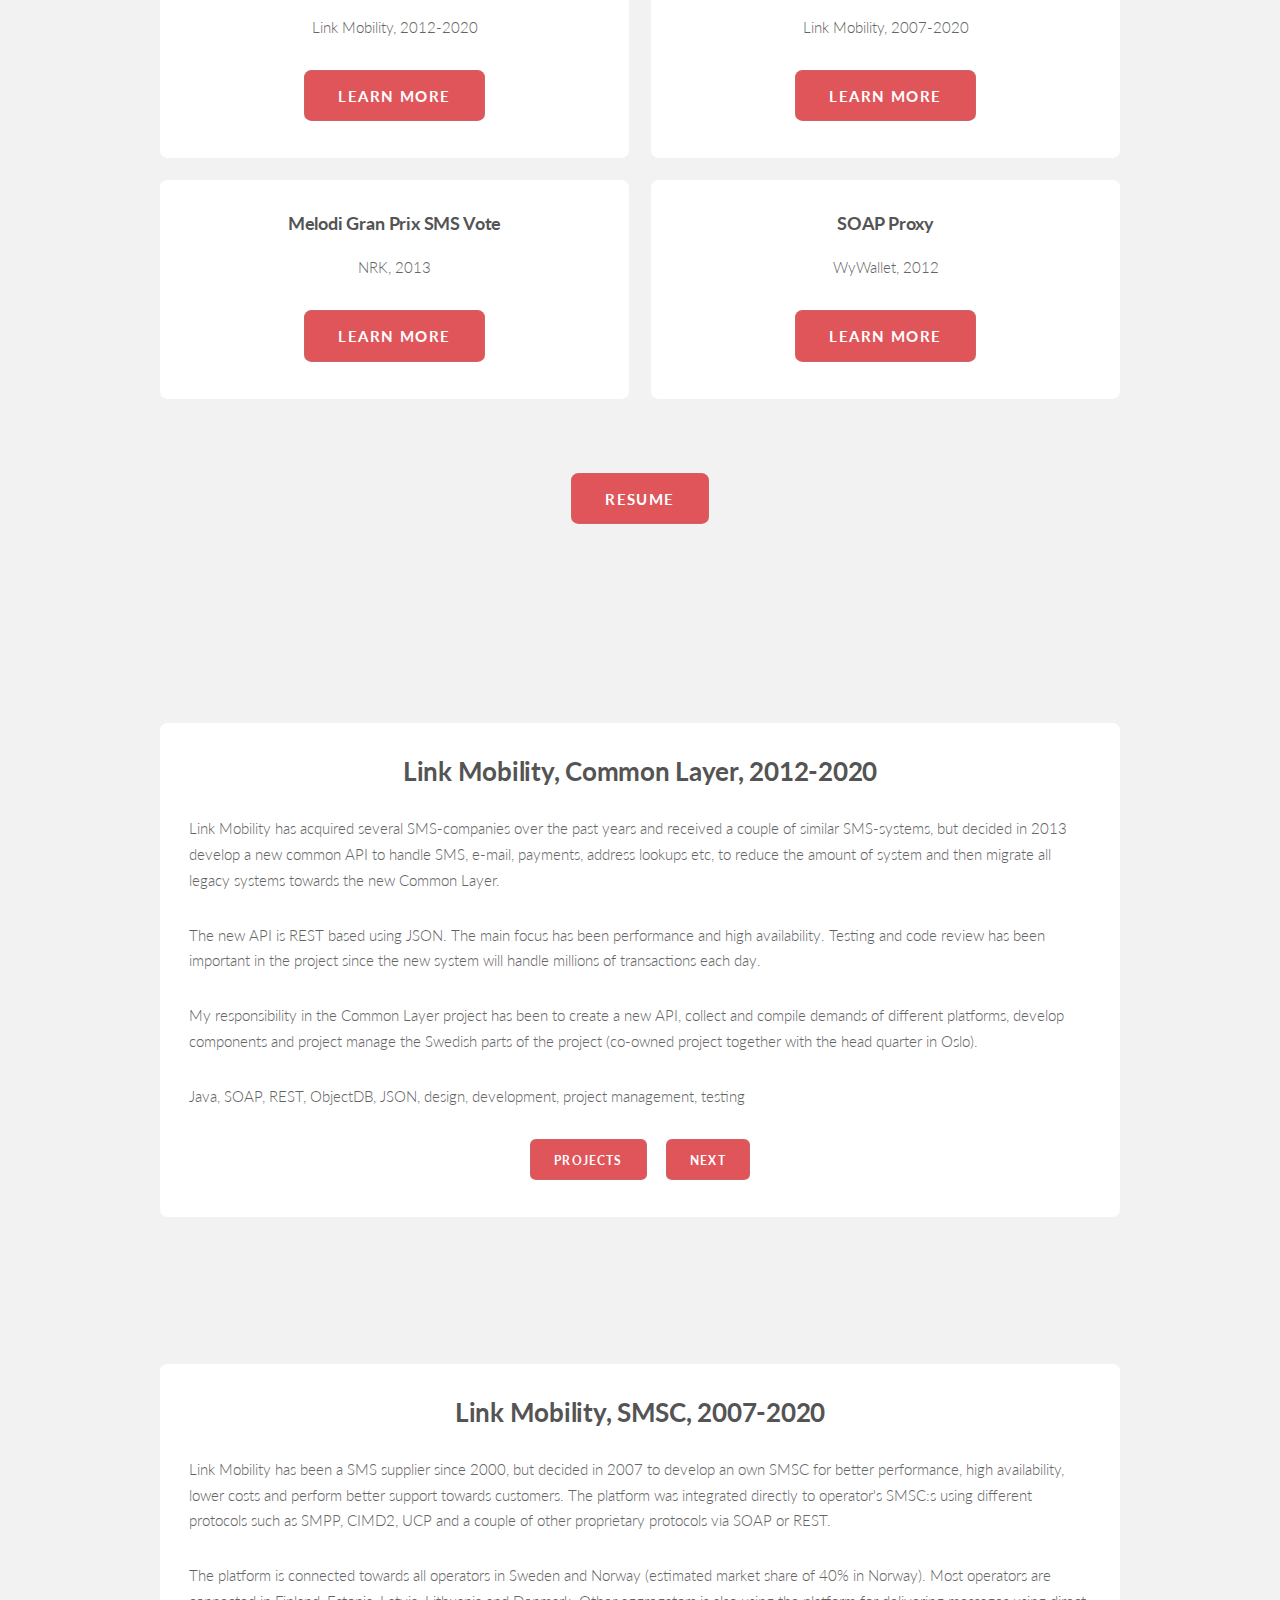
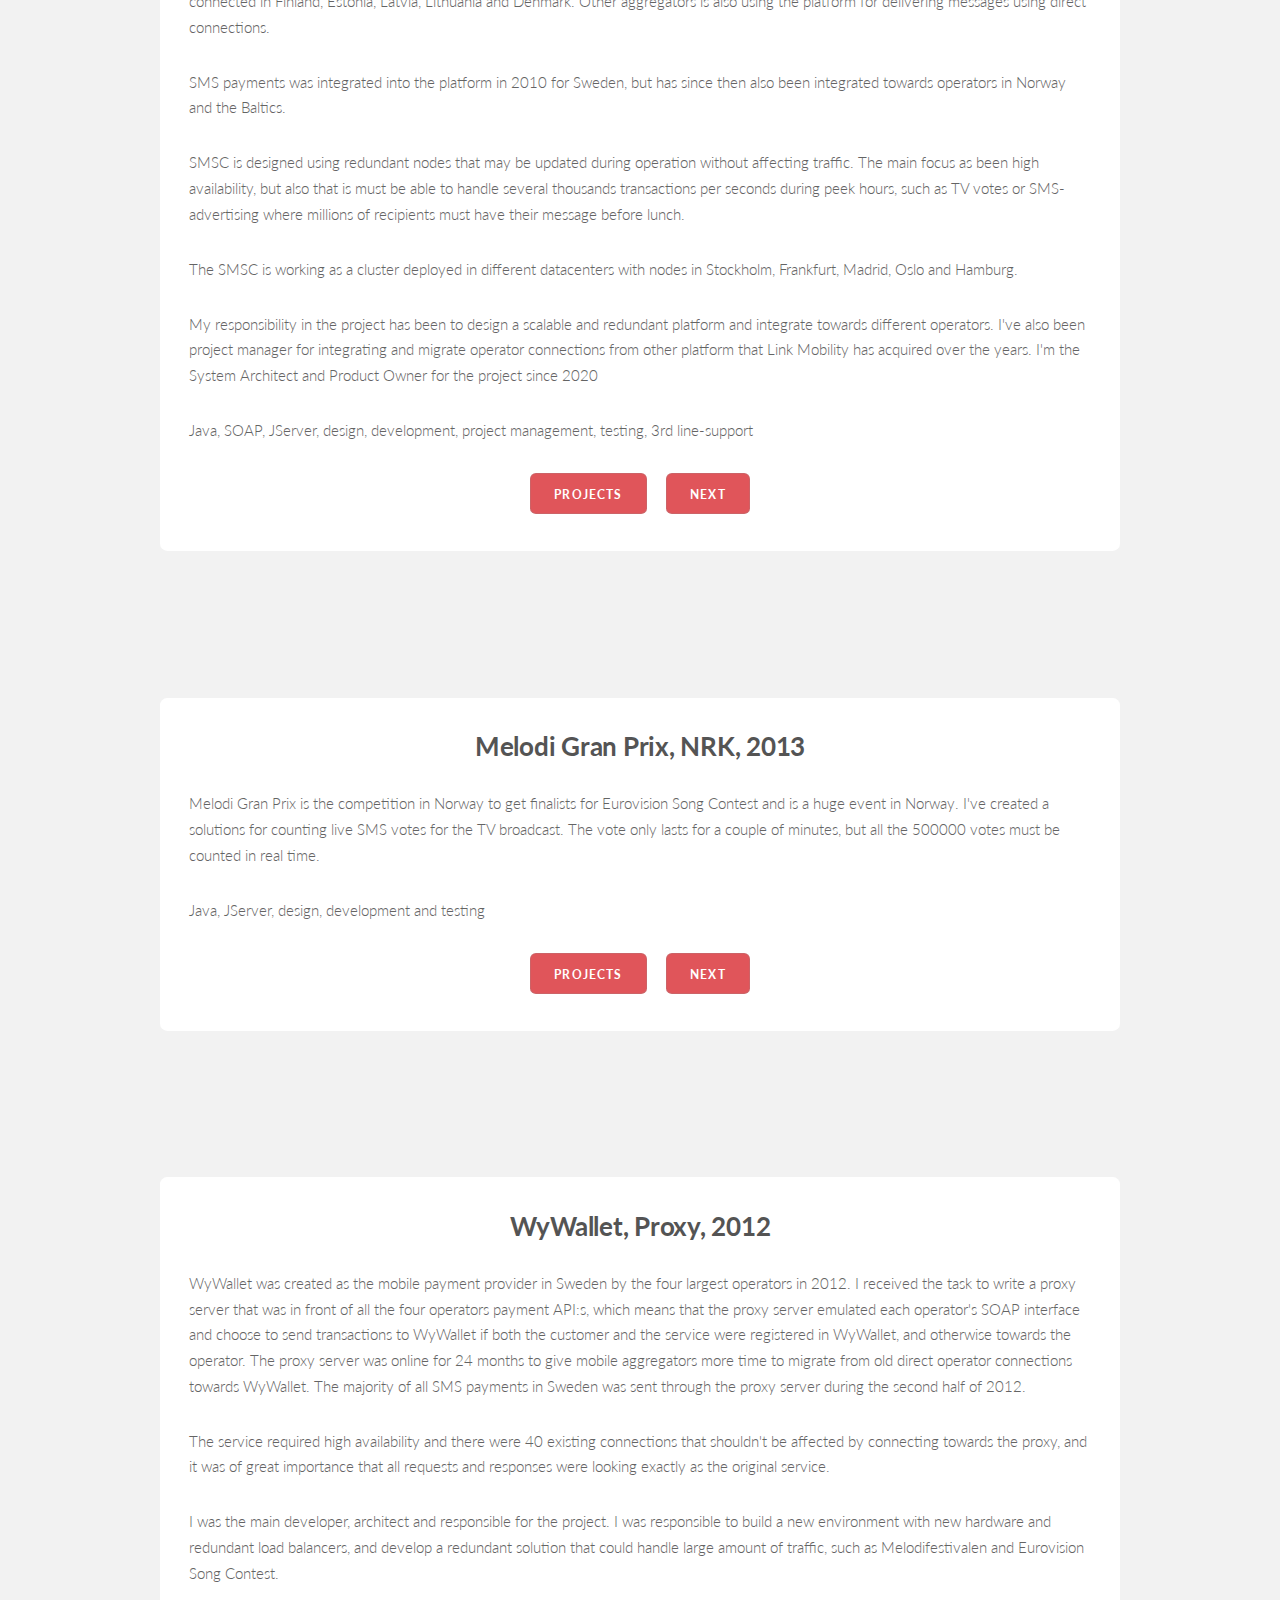
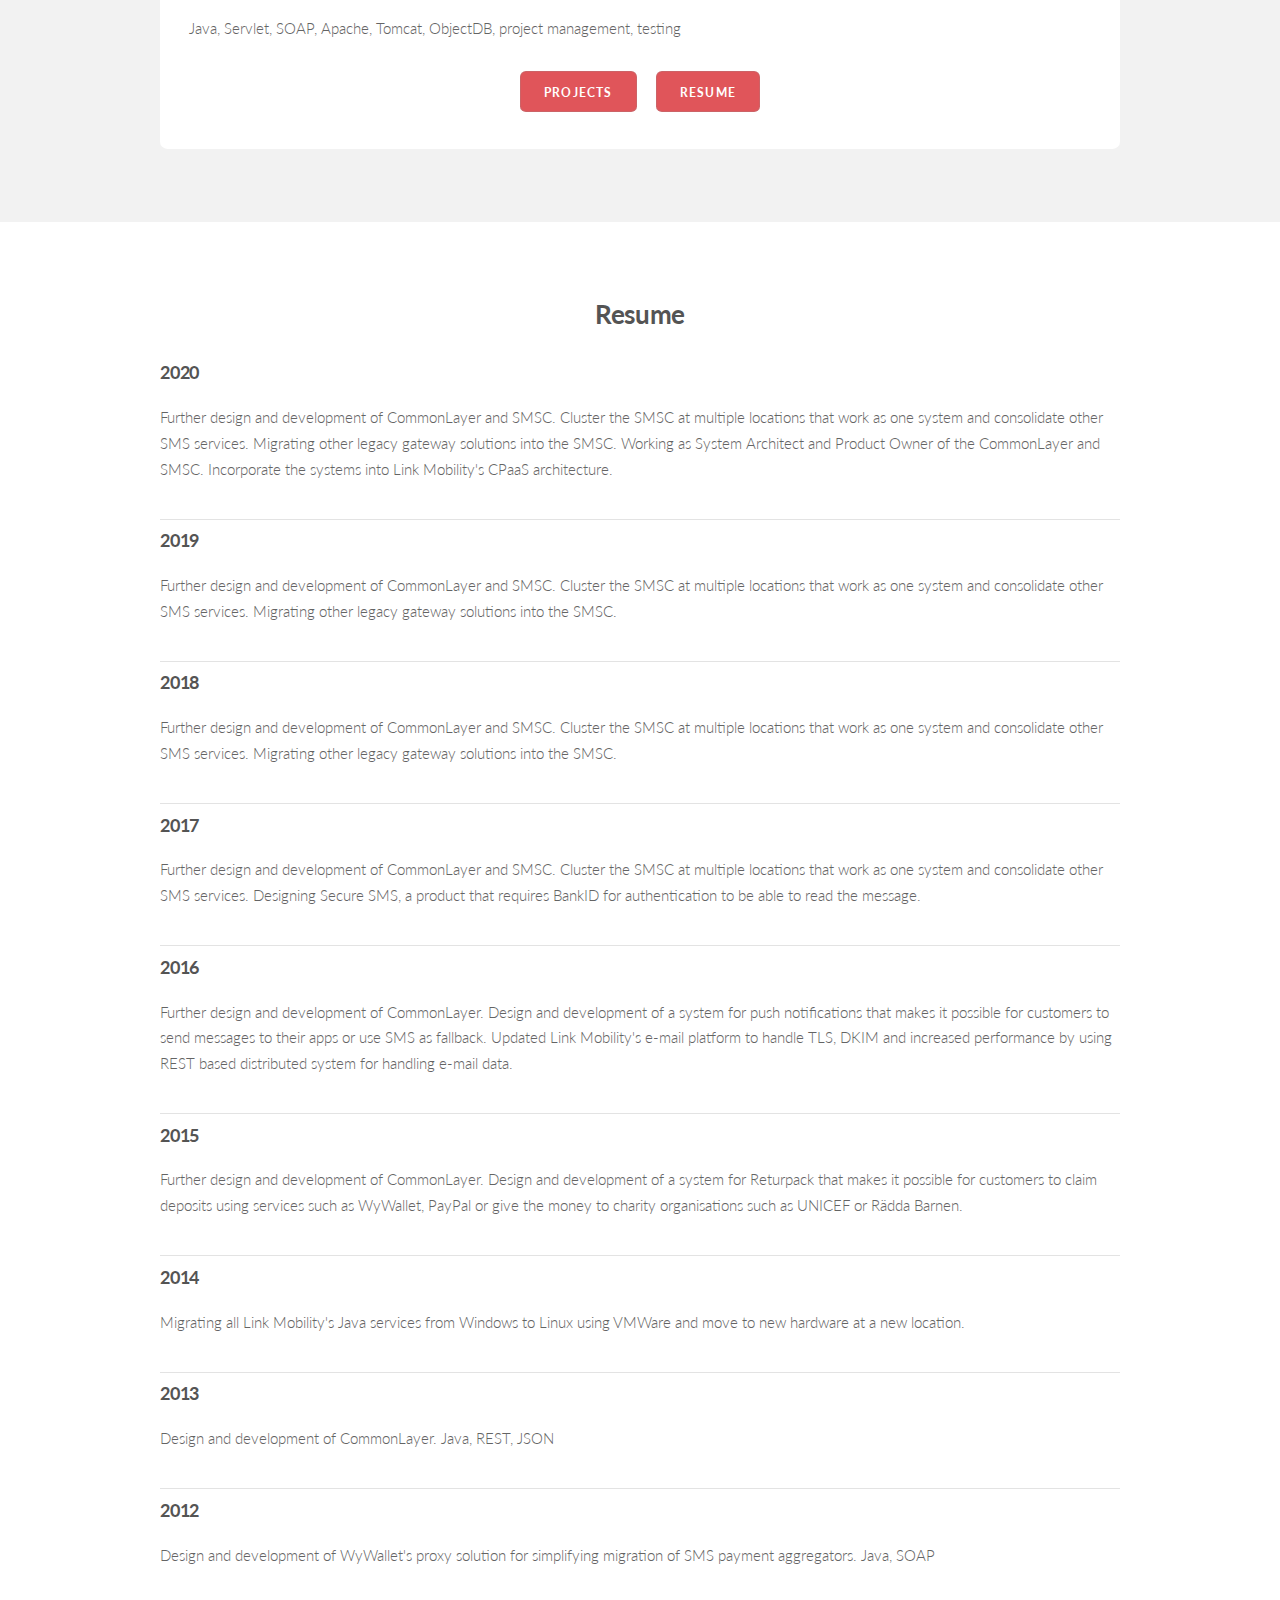
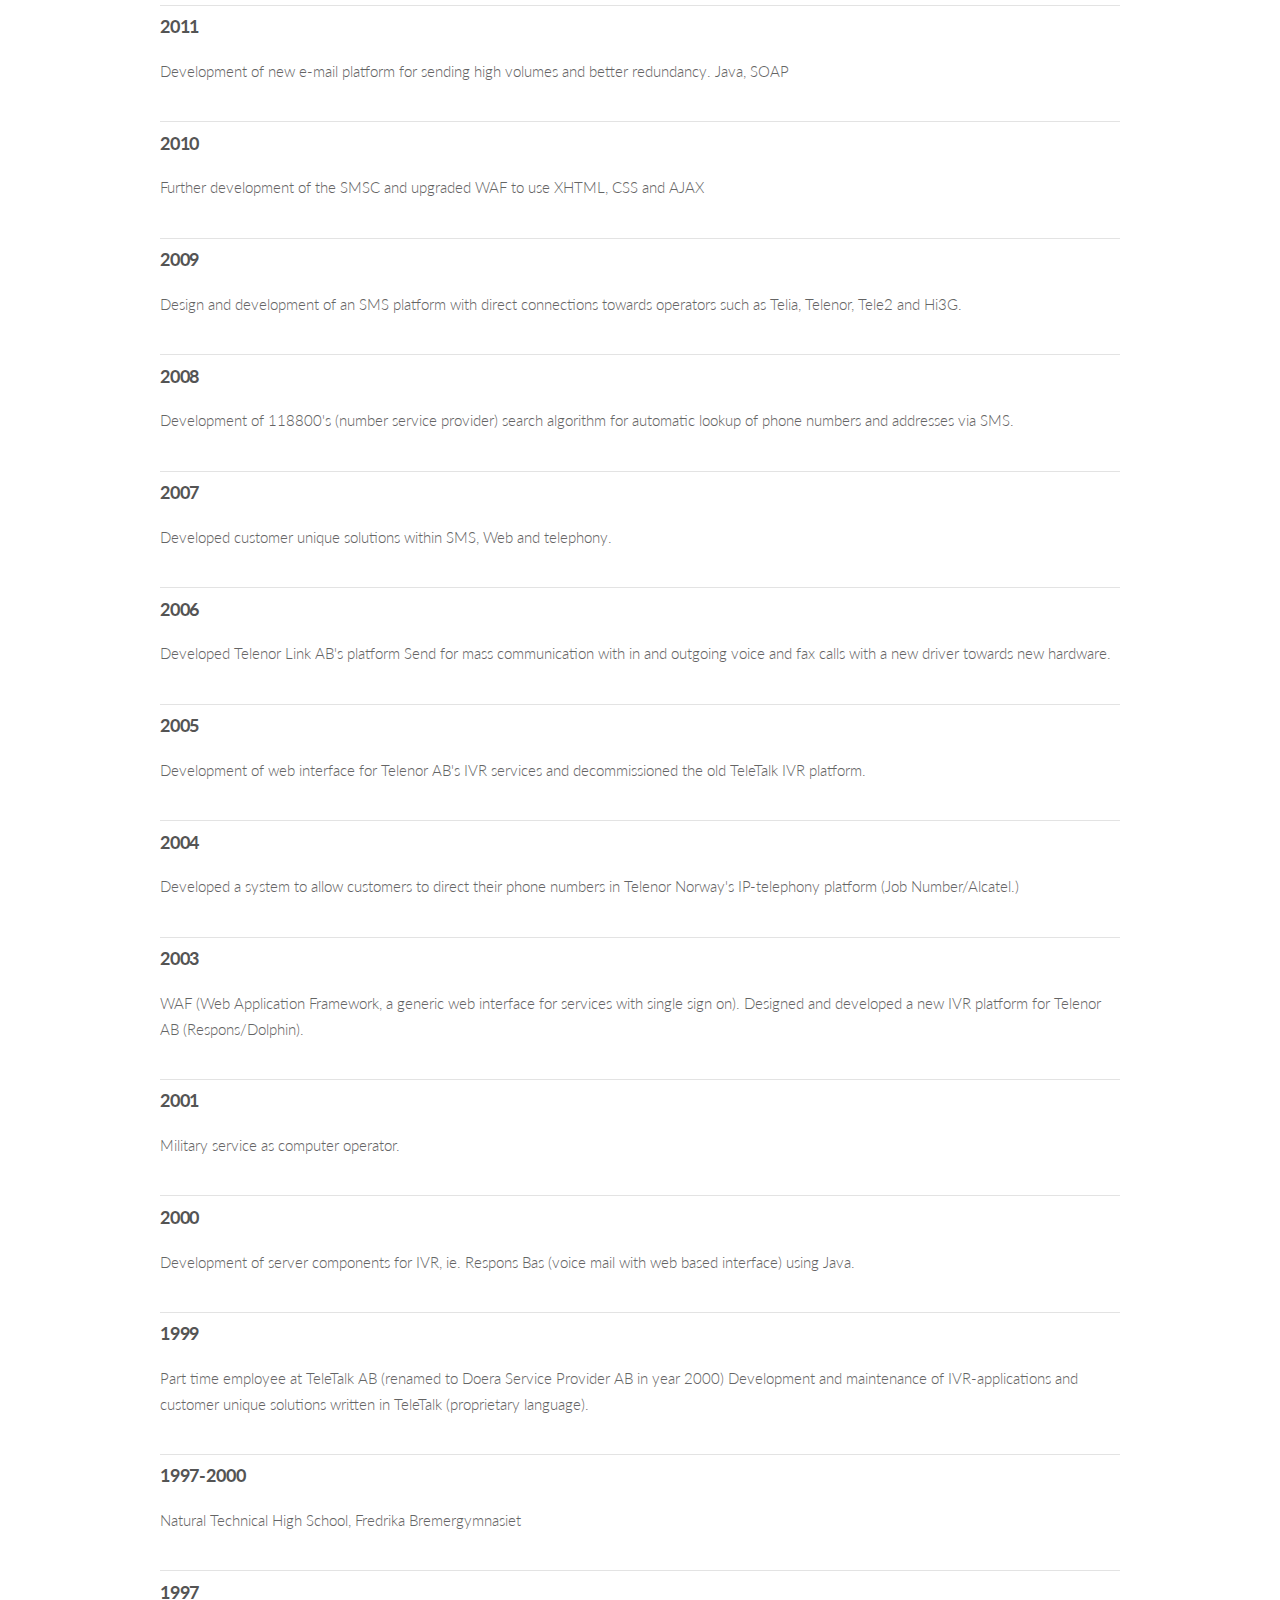
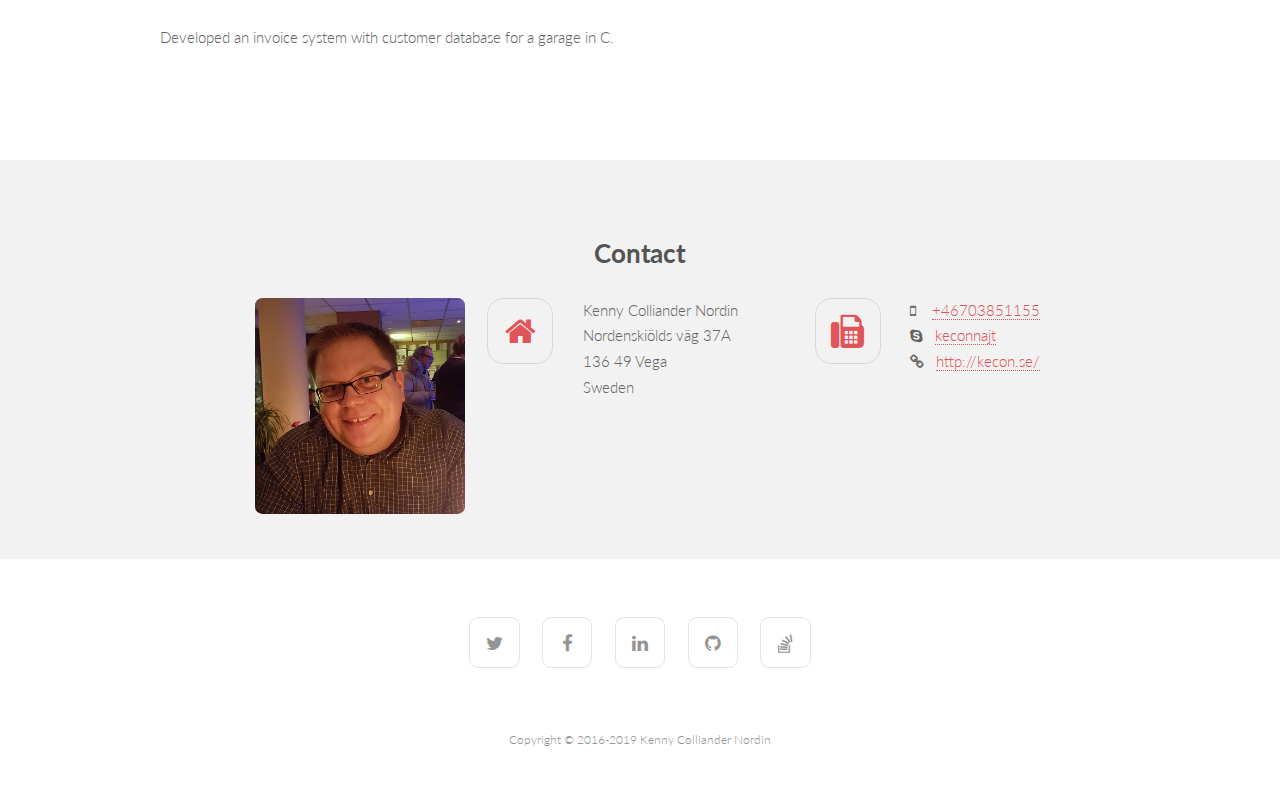
==== commit de8d8aae: "Fixed typos" ====
--- a/WebContent/index.html
+++ b/WebContent/index.html
@@ -203,7 +203,7 @@
 	<section id="commonlayer" class="wrapper style1">
 		<div class="container">
 			<article class="box">
-				<h2 class="align-center">Link Mobility, Common Layer, 2012-2019</h2>
+				<h2 class="align-center">Link Mobility, Common Layer, 2012-2020</h2>
 				<p>Link Mobility has acquired several SMS-companies over the
 					past years and received a couple of similar SMS-systems, but
 					decided in 2013 develop a new common API to handle SMS, e-mail,
@@ -236,7 +236,7 @@
 		<div class="container">
 
 			<article class="box">
-				<h2 class="align-center">Link Mobility, SMSC, 2007-2019</h2>
+				<h2 class="align-center">Link Mobility, SMSC, 2007-2020</h2>
 				<p>Link Mobility has been a SMS supplier since 2000, but decided
 					in 2007 to develop an own SMSC for better performance, high
 					availability, lower costs and perform better support towards
@@ -264,7 +264,8 @@
 					scalable and redundant platform and integrate towards different
 					operators. I've also been project manager for integrating and
 					migrate operator connections from other platform that Link Mobility
-					has acquired over the years.</p>
+					has acquired over the years. I'm the System Architect and 
+					Product Owner for the project since 2020</p>
 				<p>Java, SOAP, JServer, design, development, project management,
 					testing, 3rd line-support</p>
 				<div class="align-center">
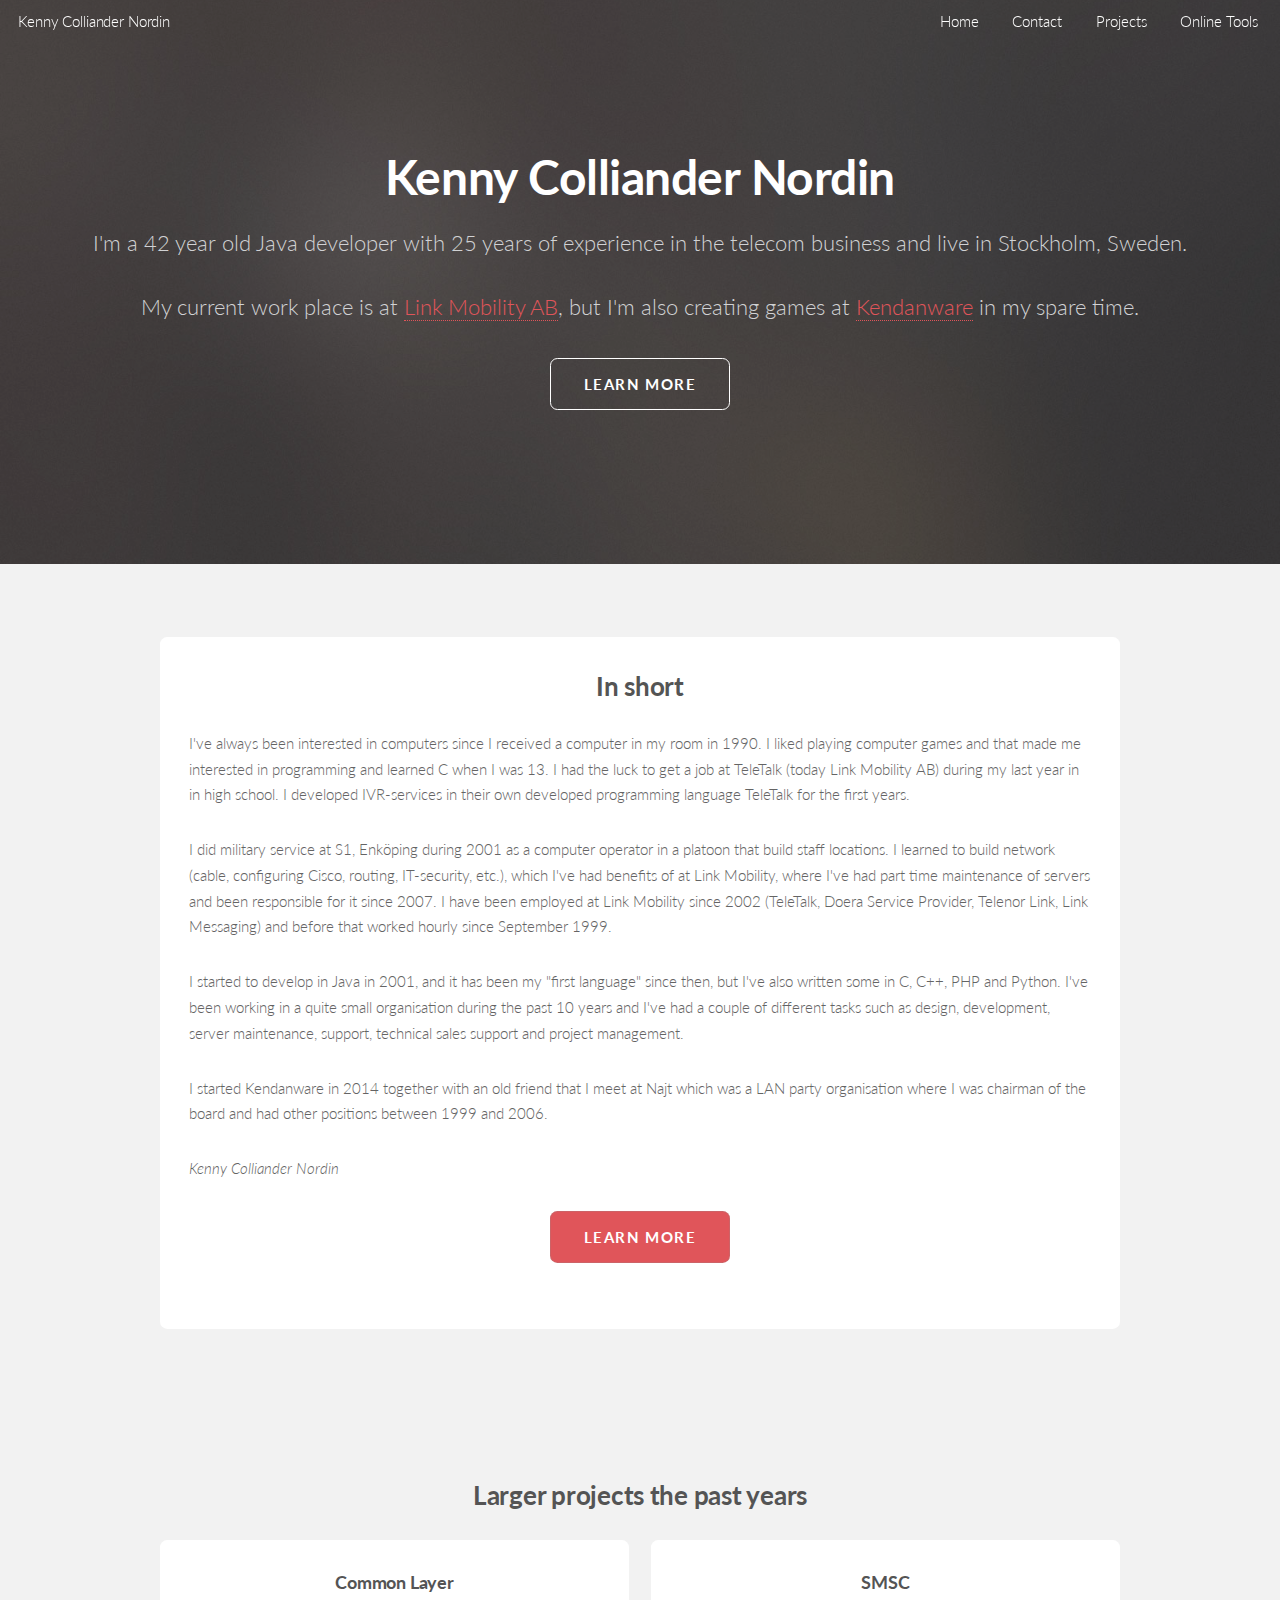
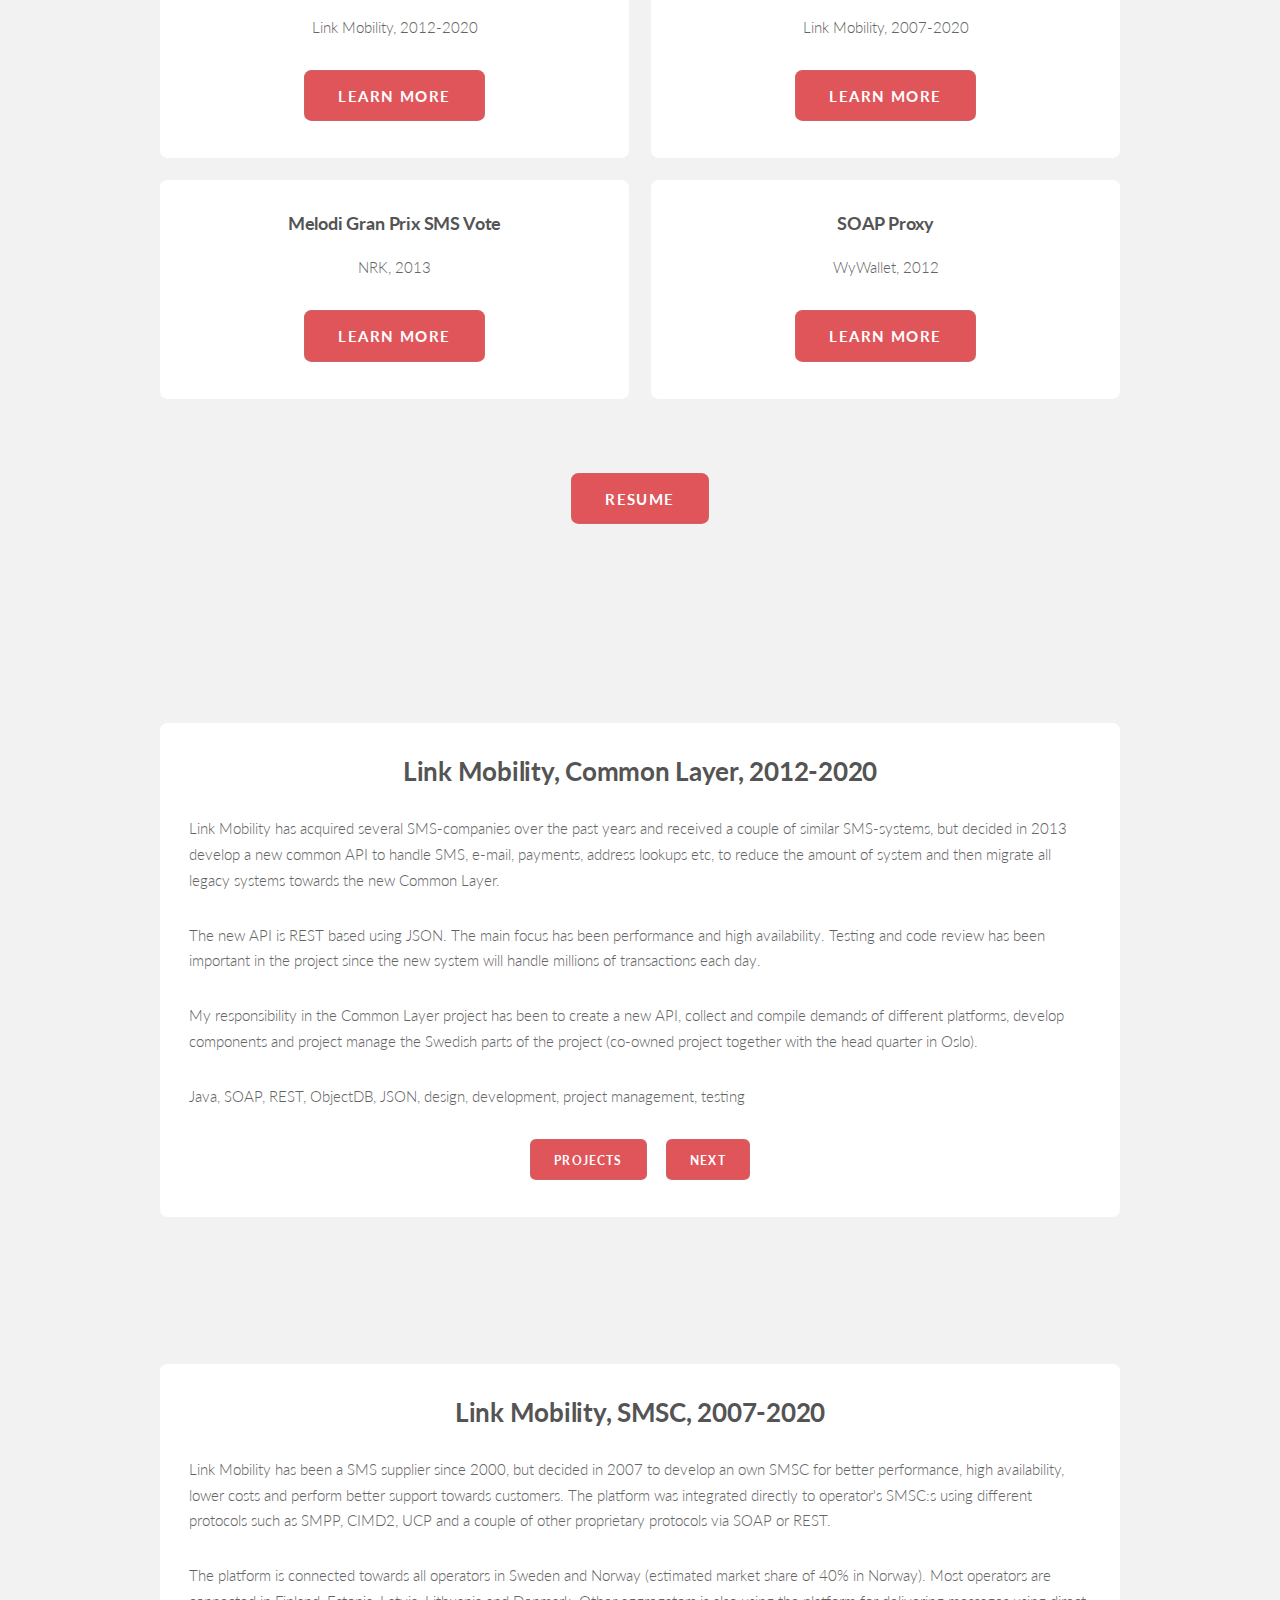
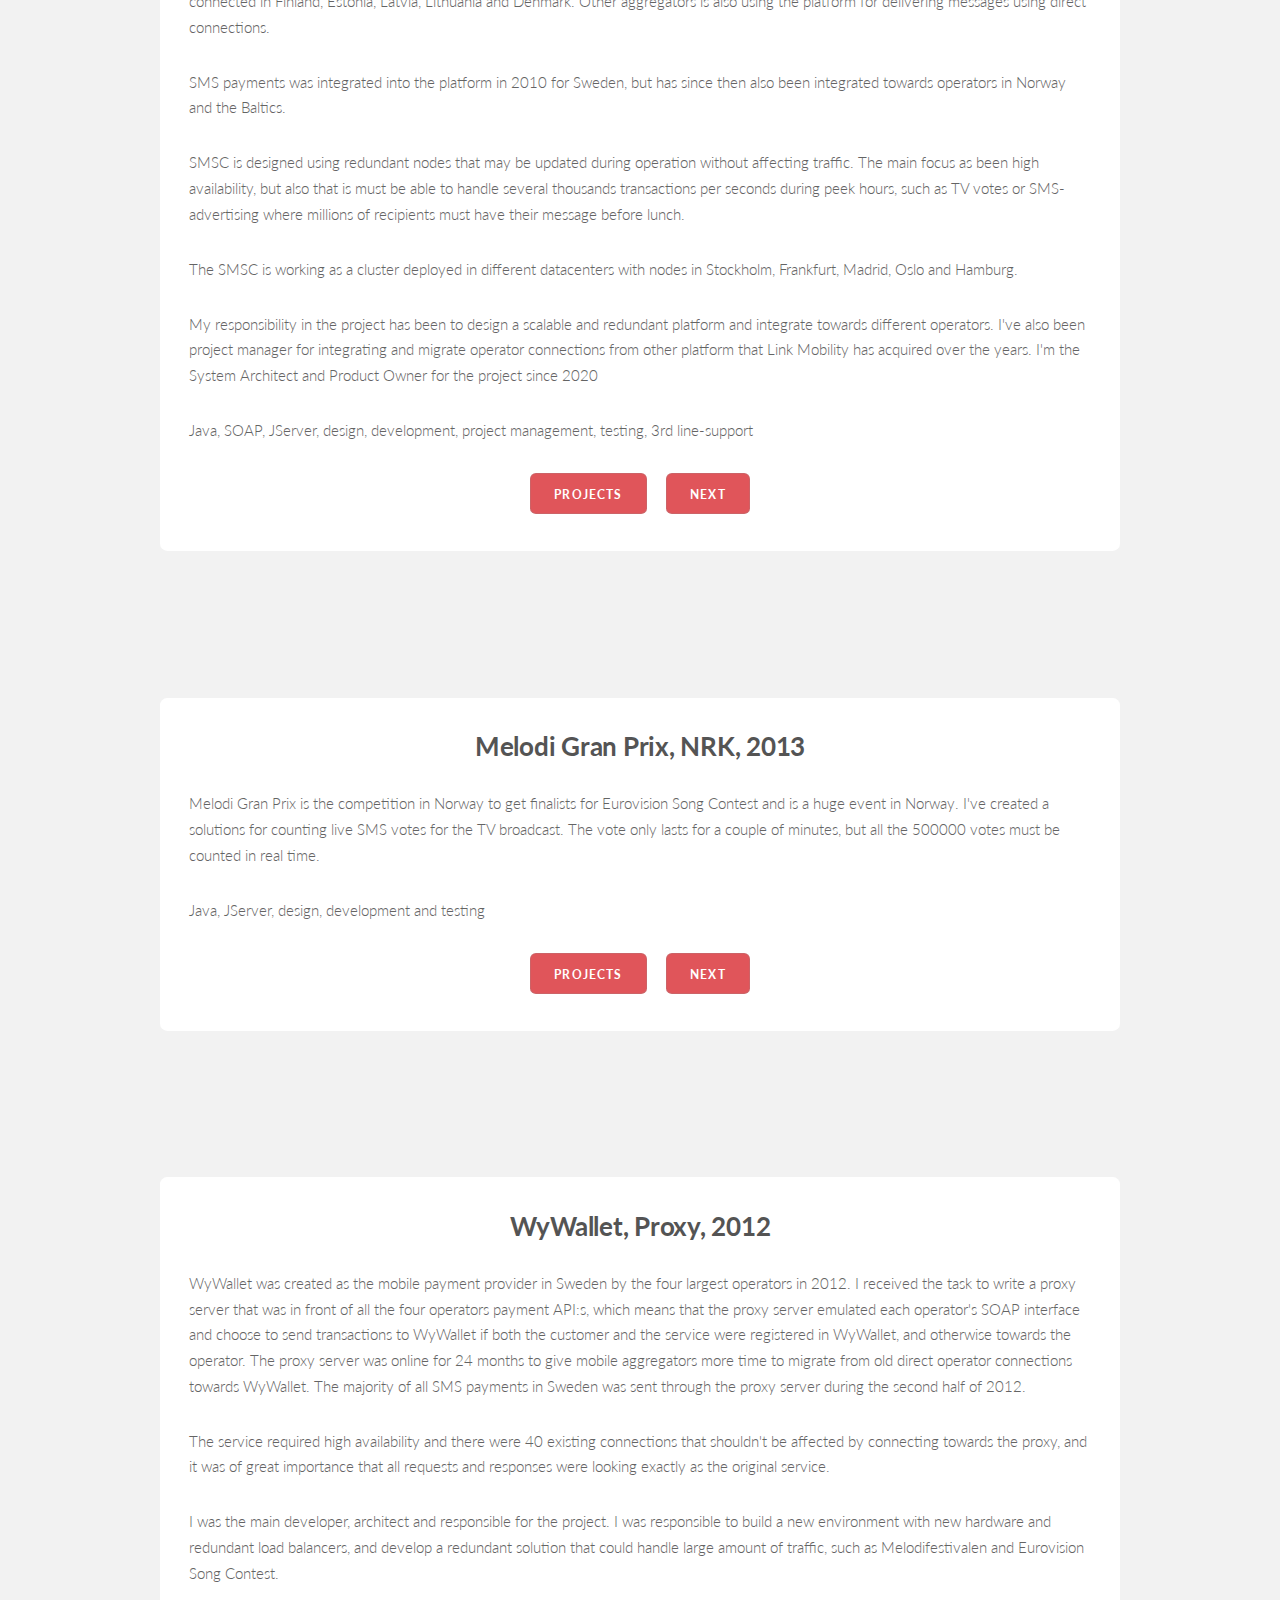
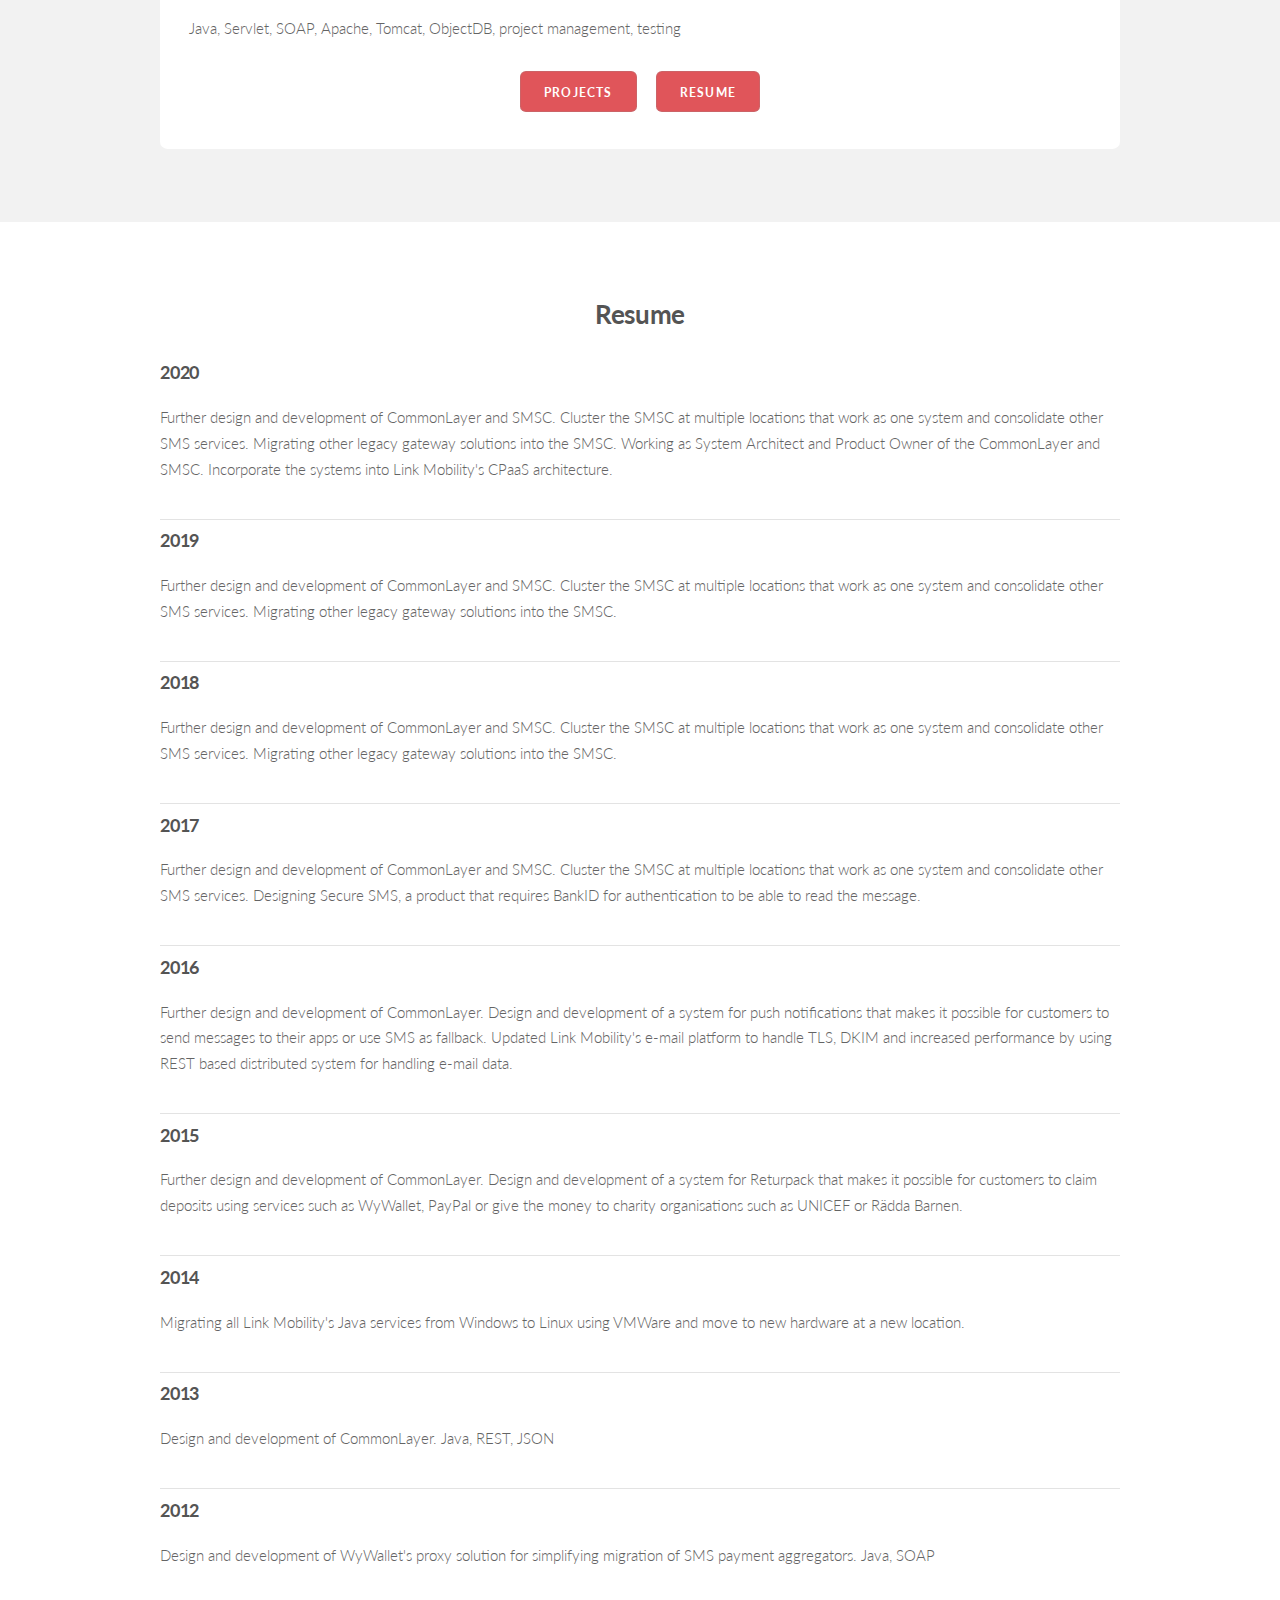
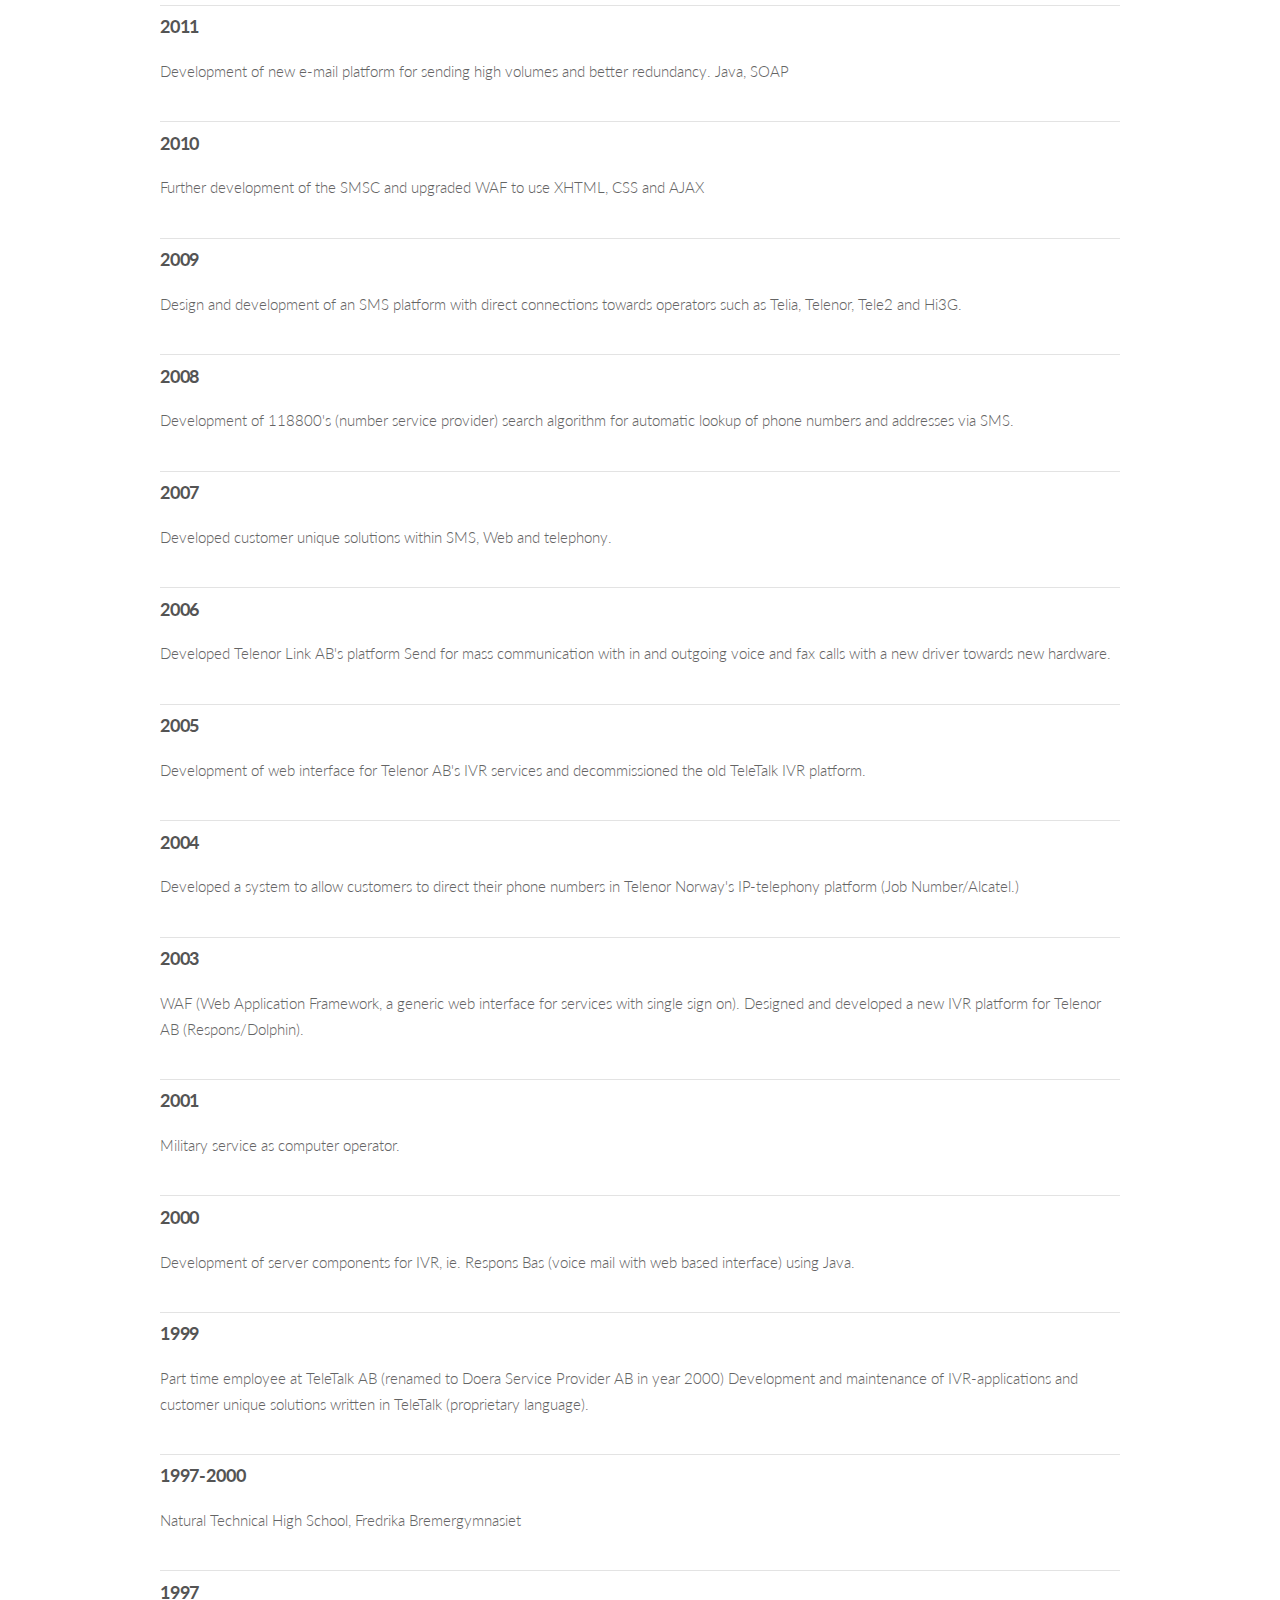
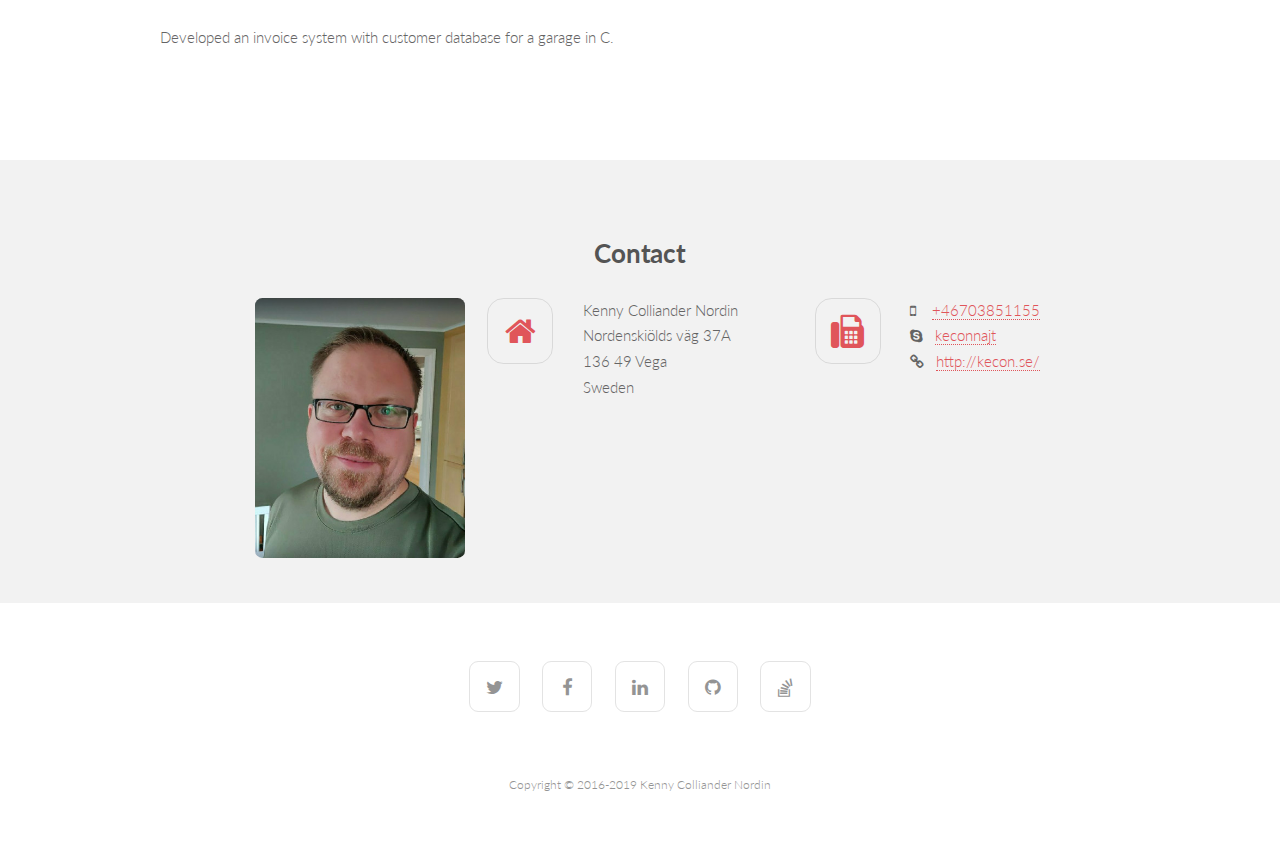
==== commit 122b8a6f: "Update index.html" ====
--- a/WebContent/index.html
+++ b/WebContent/index.html
@@ -4,9 +4,9 @@
 <title>Kenny Colliander Nordin's home page</title>
 <meta charset="UTF-8" />
 <meta name="copyright"
-	content="Copyright &copy; 2016-2020 Kenny Colliander Nordin" />
+	content="Copyright &copy; 2016-2024 Kenny Colliander Nordin" />
 <meta name="description"
-	content="Kenny Colliander Nordin is a Java developer with 21 years of experiance in the telecom sector, located in Stockholm." />
+	content="Kenny Colliander Nordin is a Java developer with 25 years of experiance in the telecom sector, located in Stockholm." />
 <meta name="keywords"
 	content="kenny colliander nordin, java, developer, stockholm, sms, soap" />
 <link rel="canonical" href="https://kecon.se/" />
@@ -93,7 +93,7 @@
 		<div class="inner">
 			<h2 itemprop="name">Kenny Colliander Nordin</h2>
 			<p itemprop="description">
-				I'm a 39 year old Java developer with 21 years of experience in the
+				I'm a 42 year old Java developer with 25 years of experience in the
 				telecom business and live in <span itemprop="birthPlace">Stockholm</span>,
 				Sweden.
 			</p>
@@ -545,4 +545,4 @@
 			Colliander Nordin </span>
 	</footer>
 </body>
-</html>+</html>
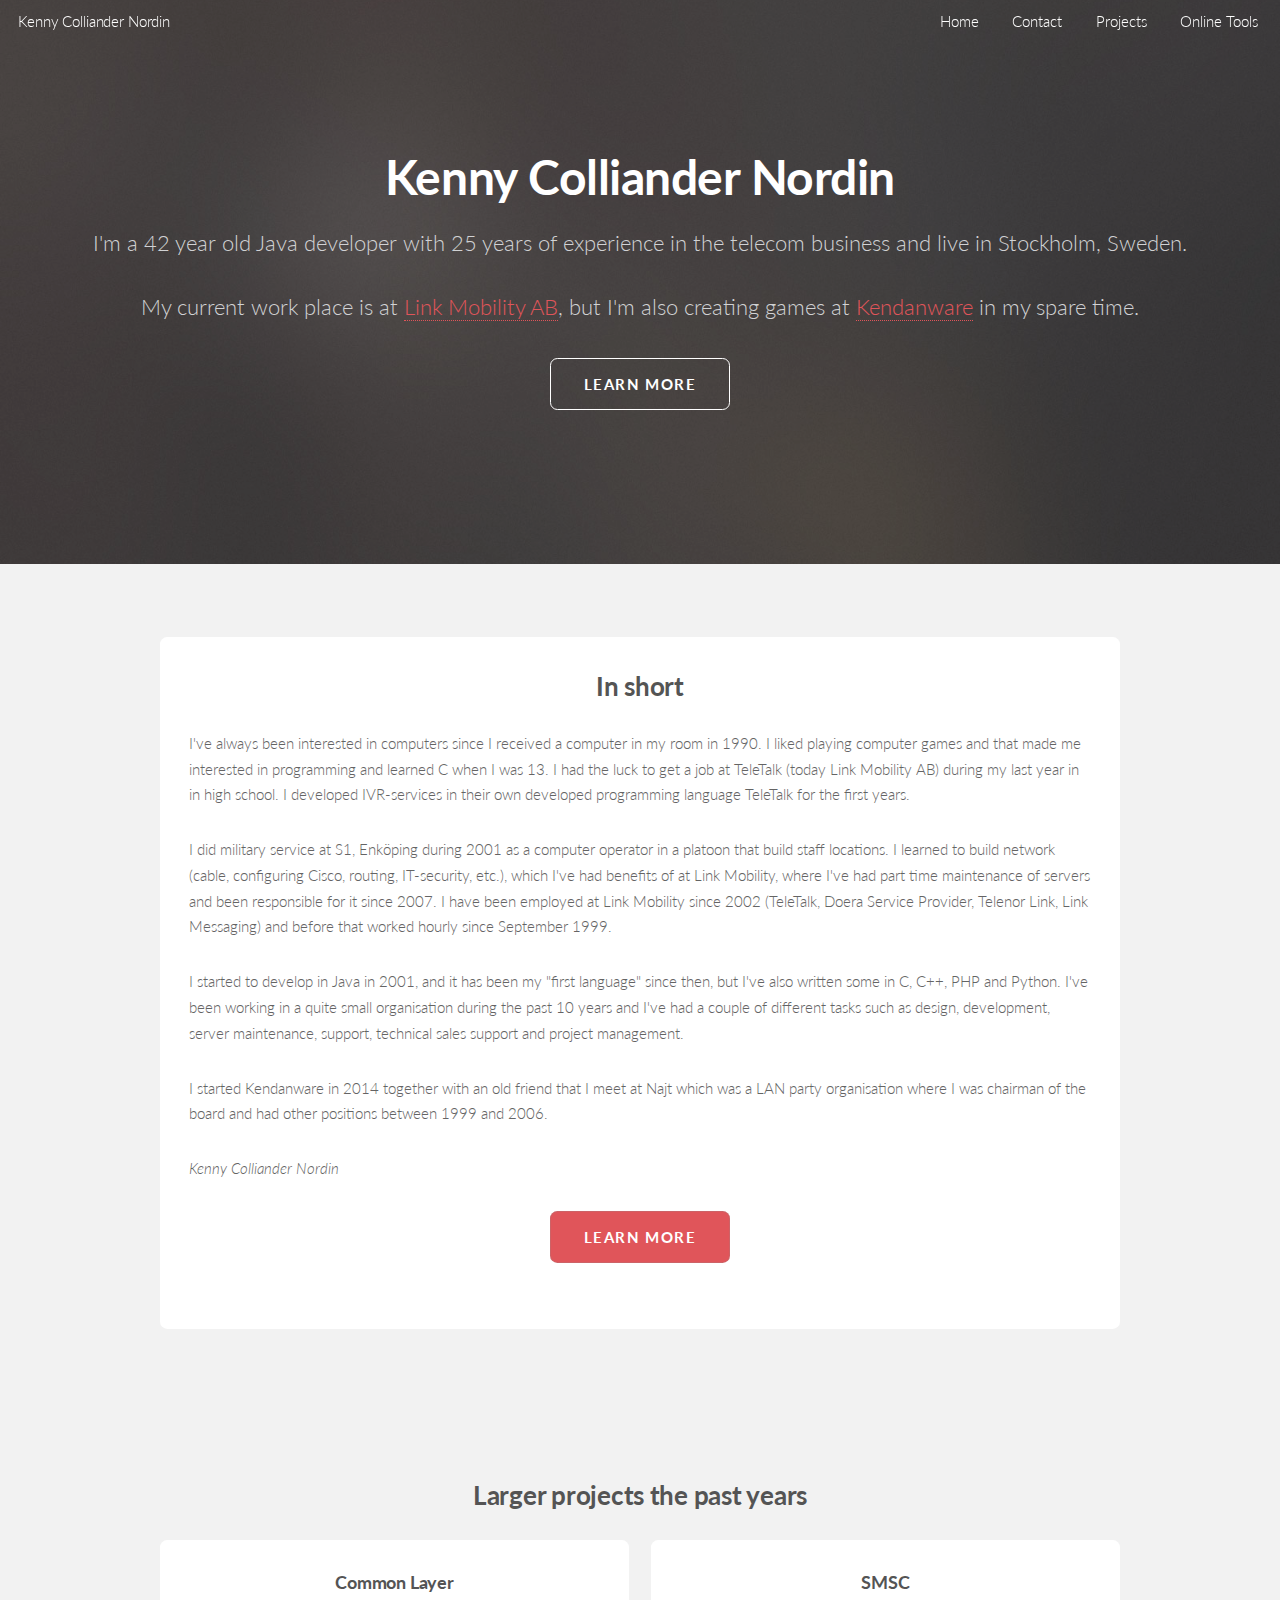
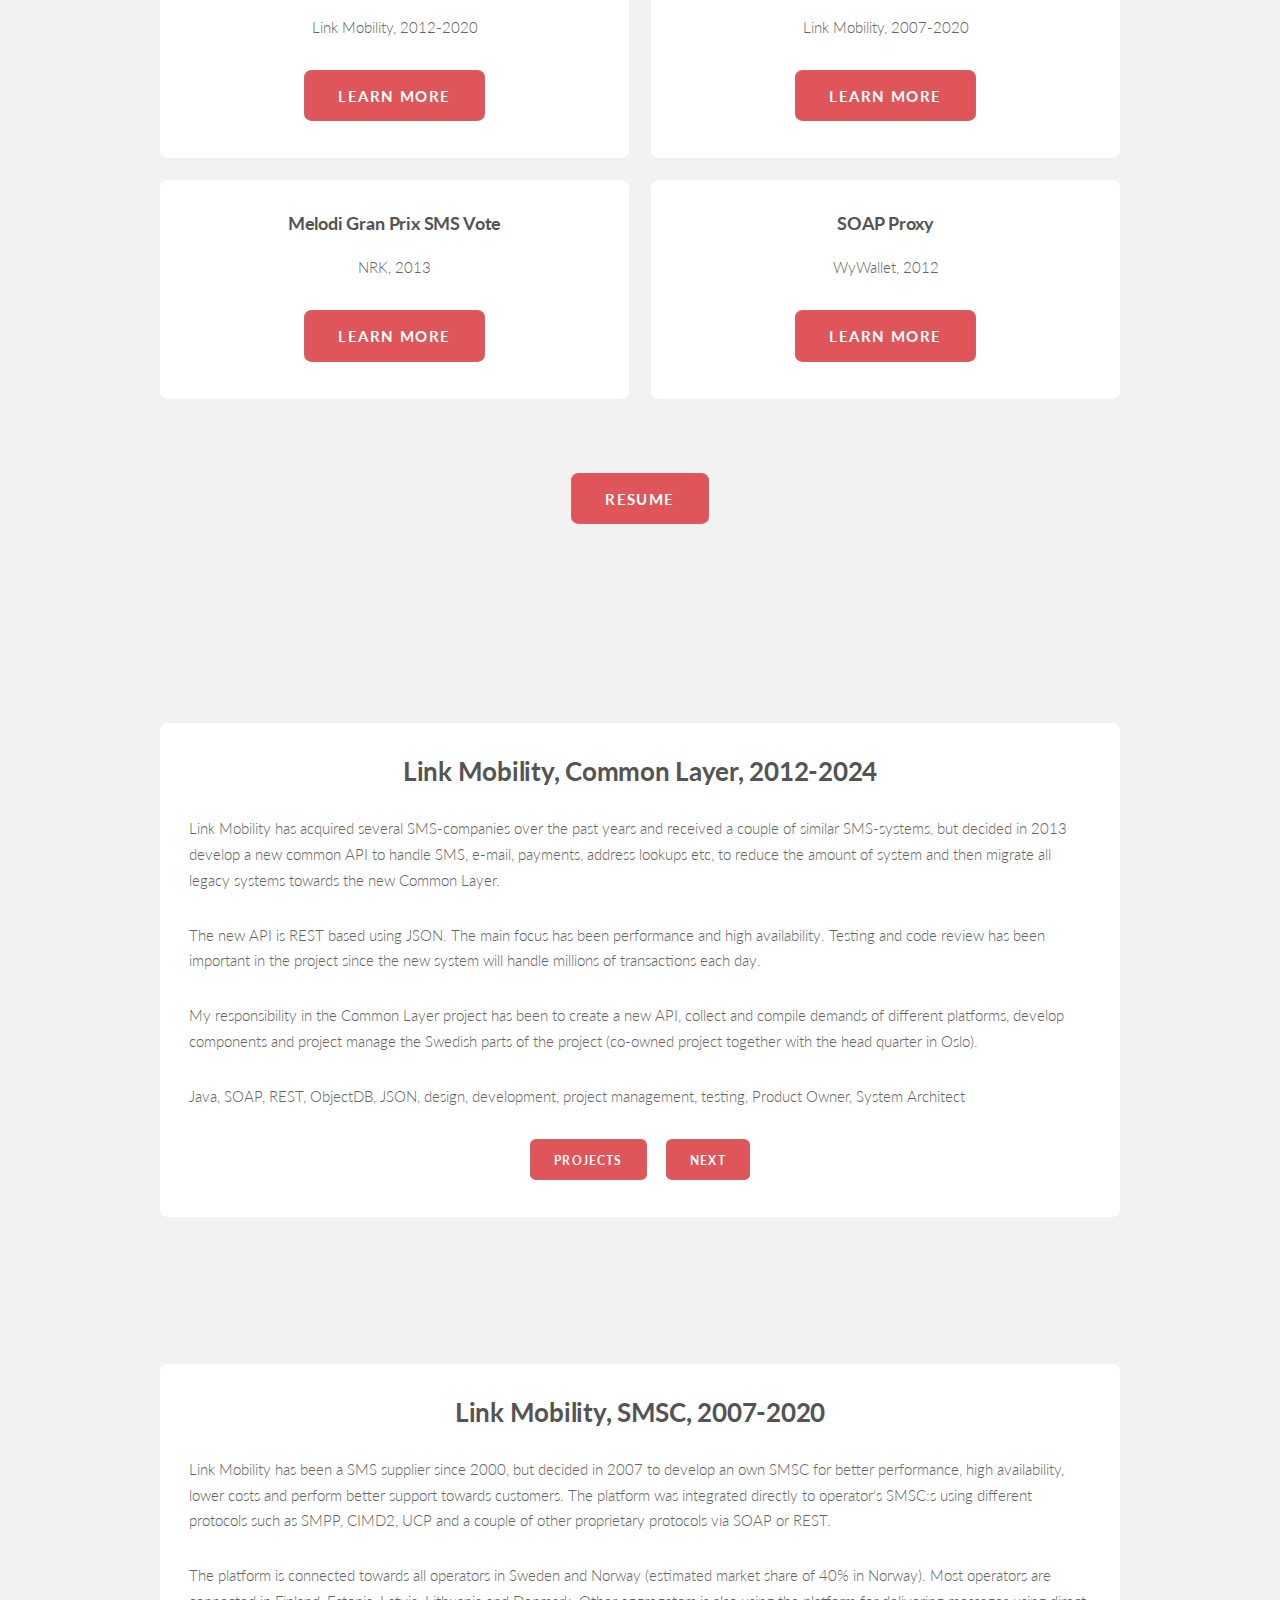
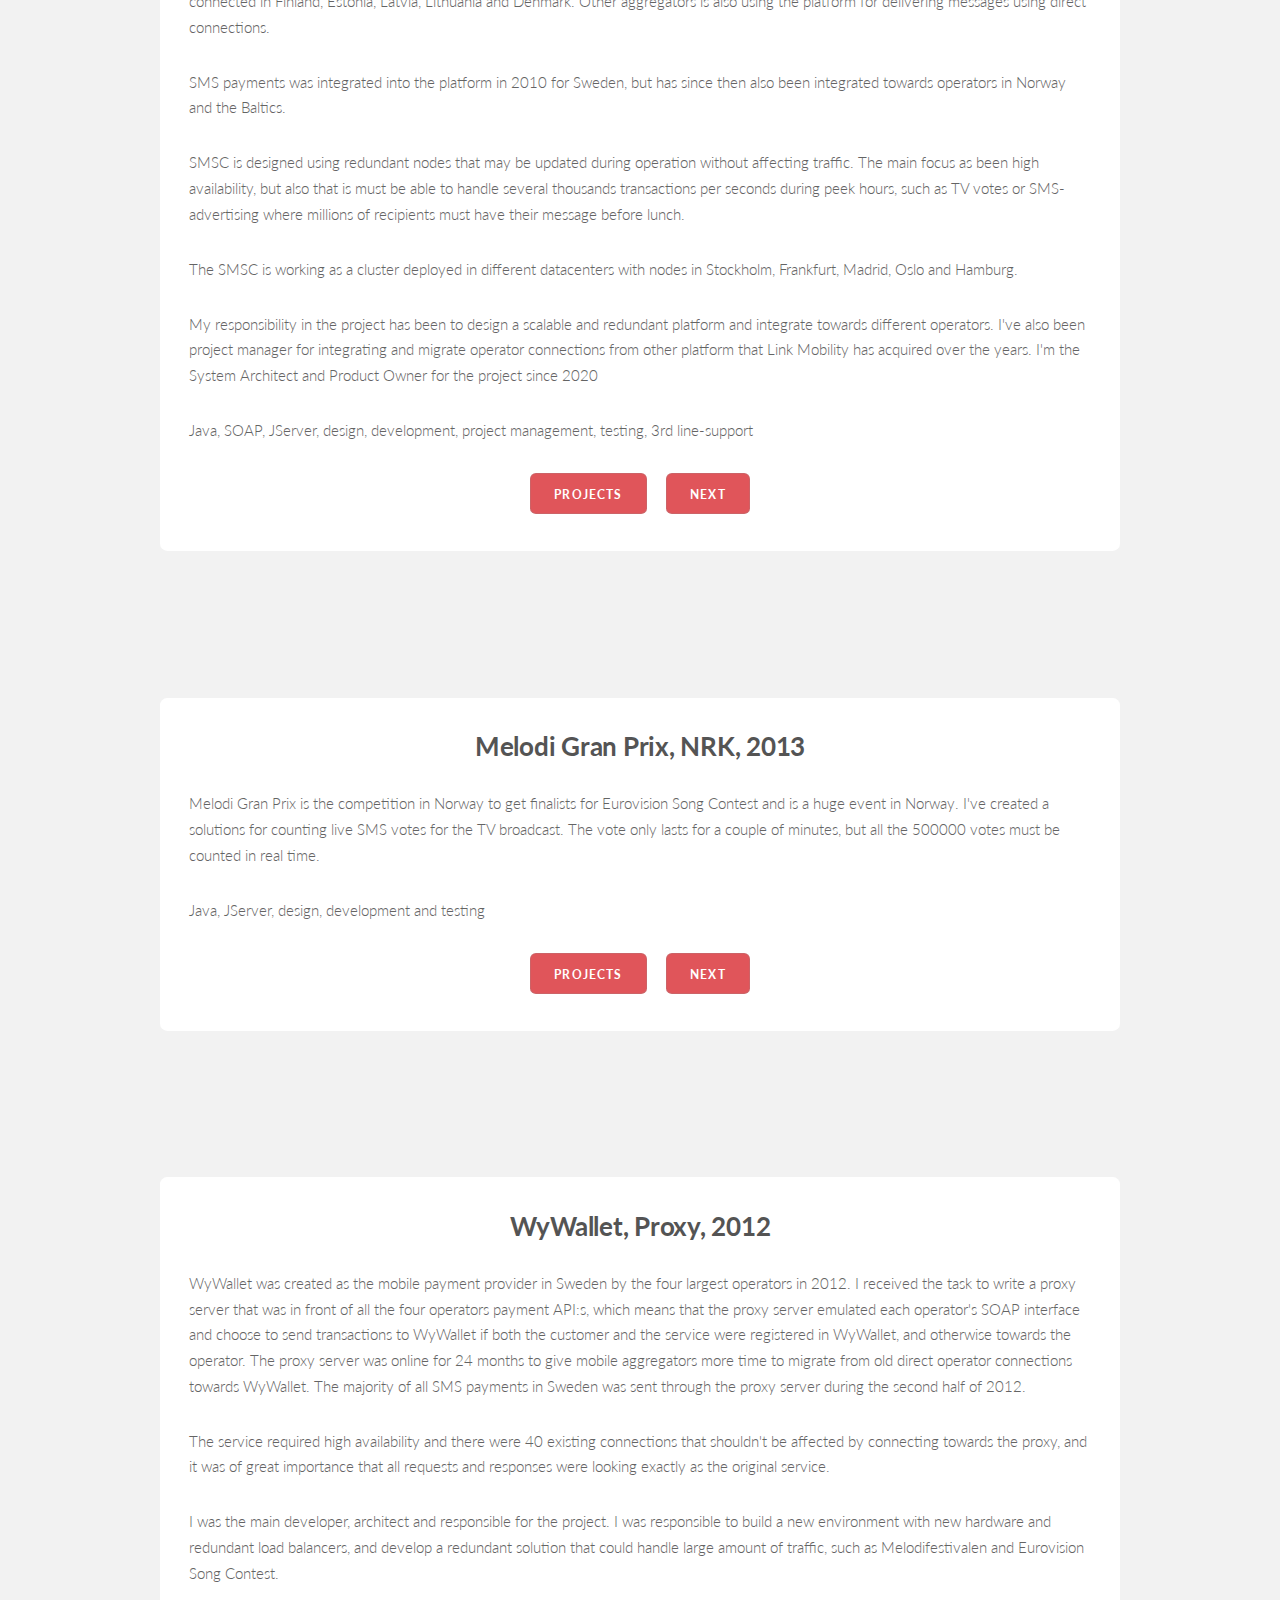
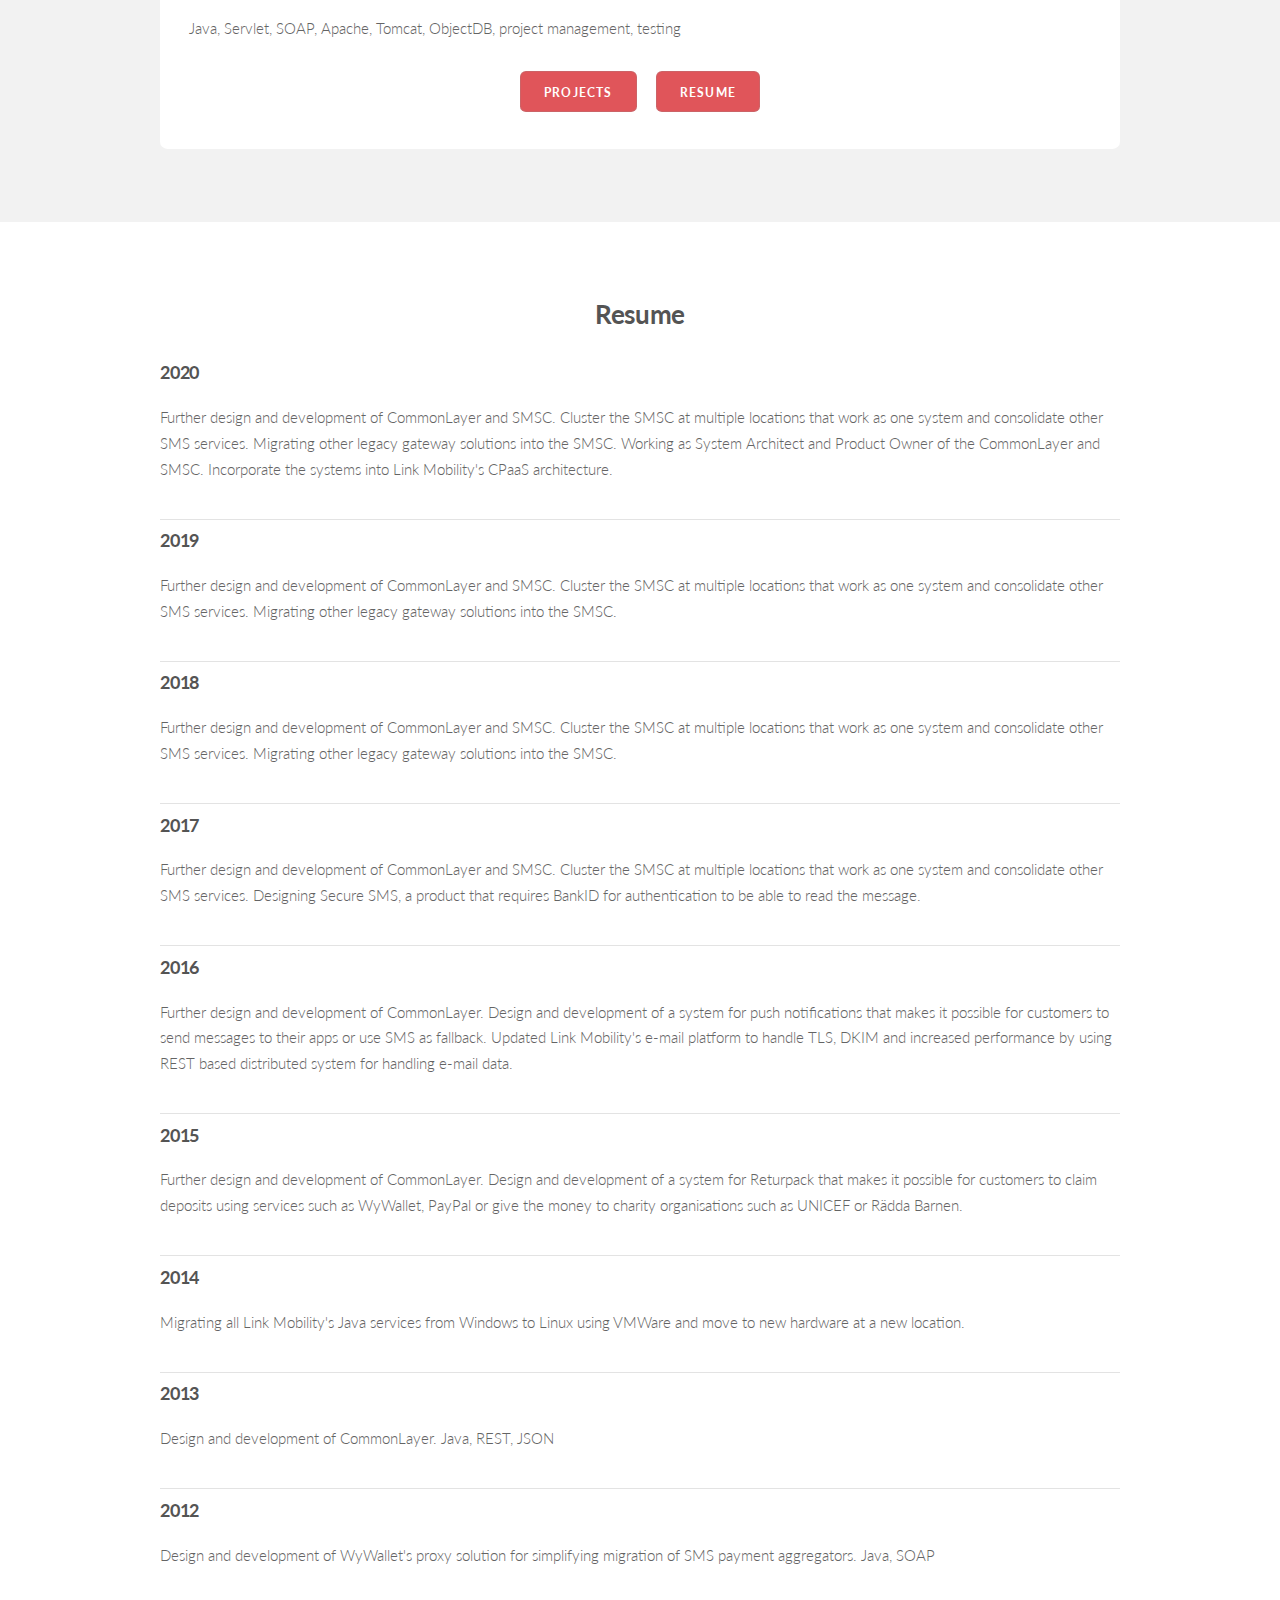
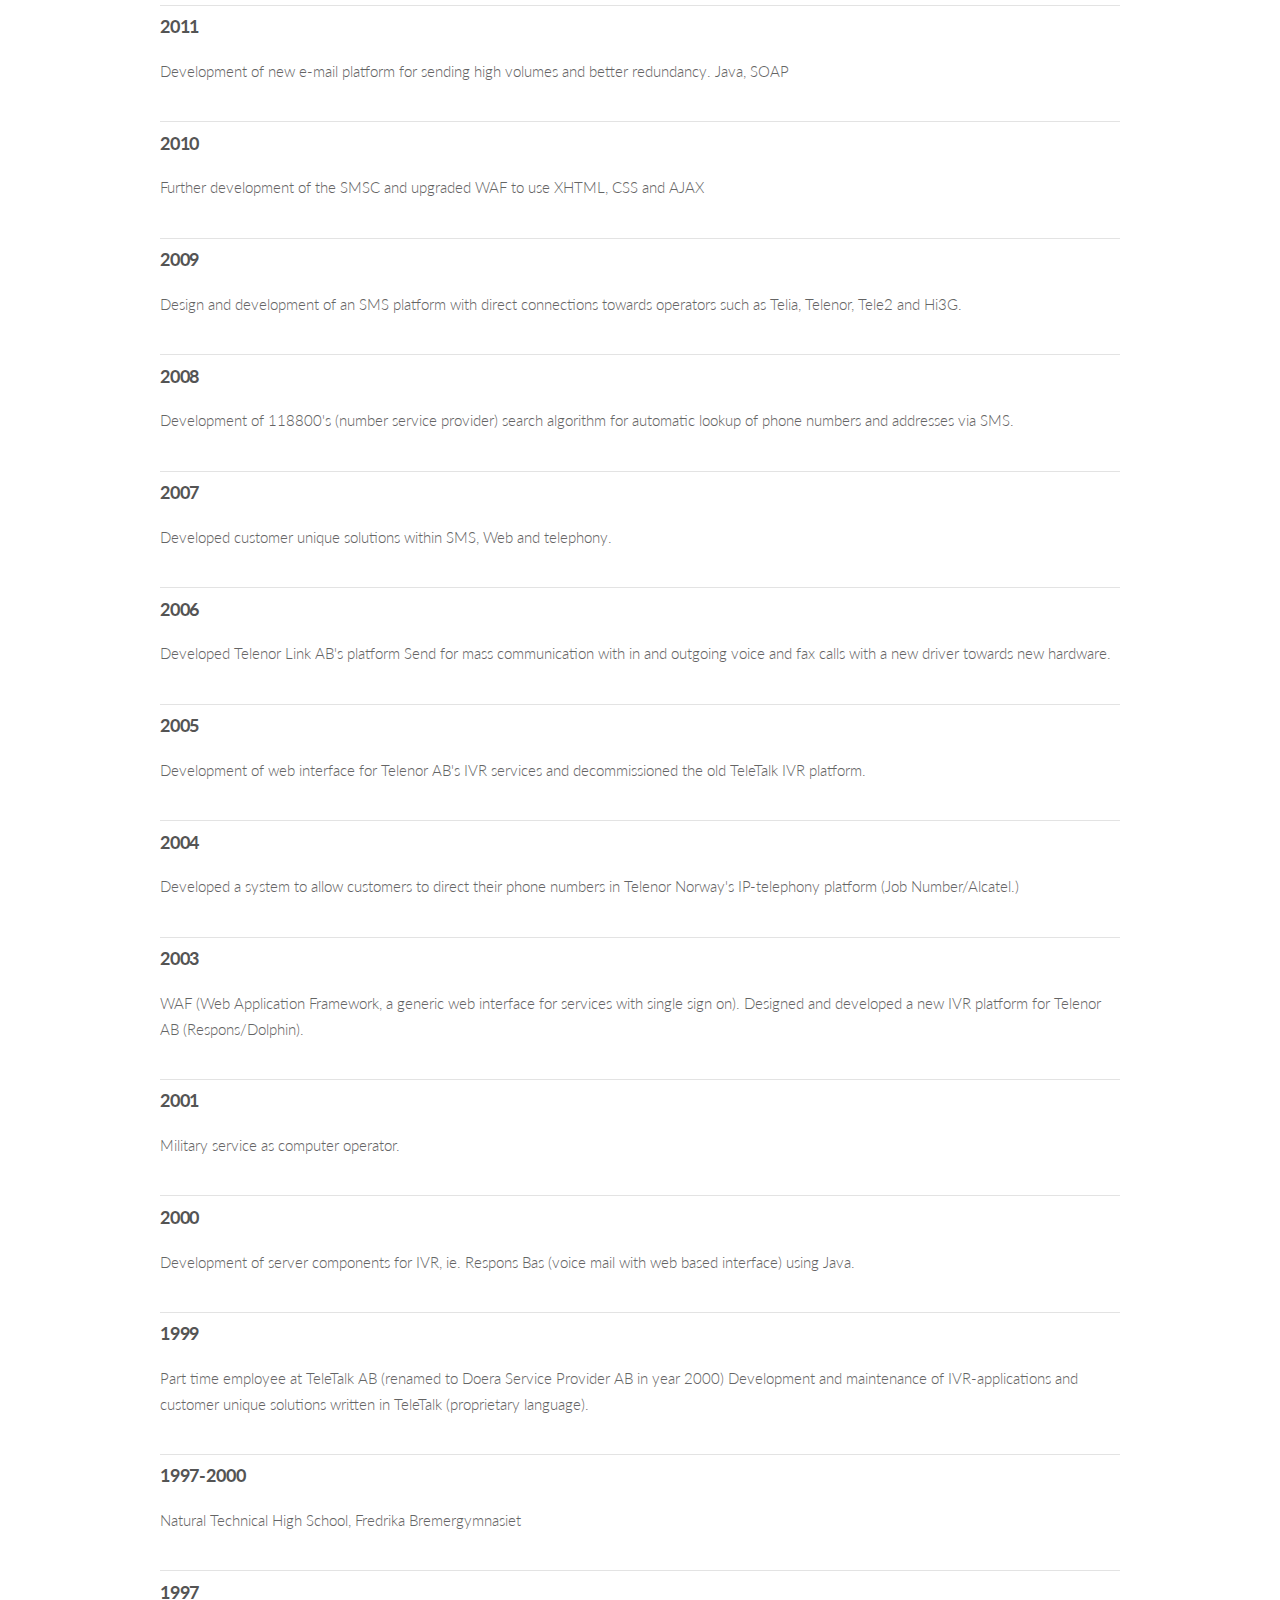
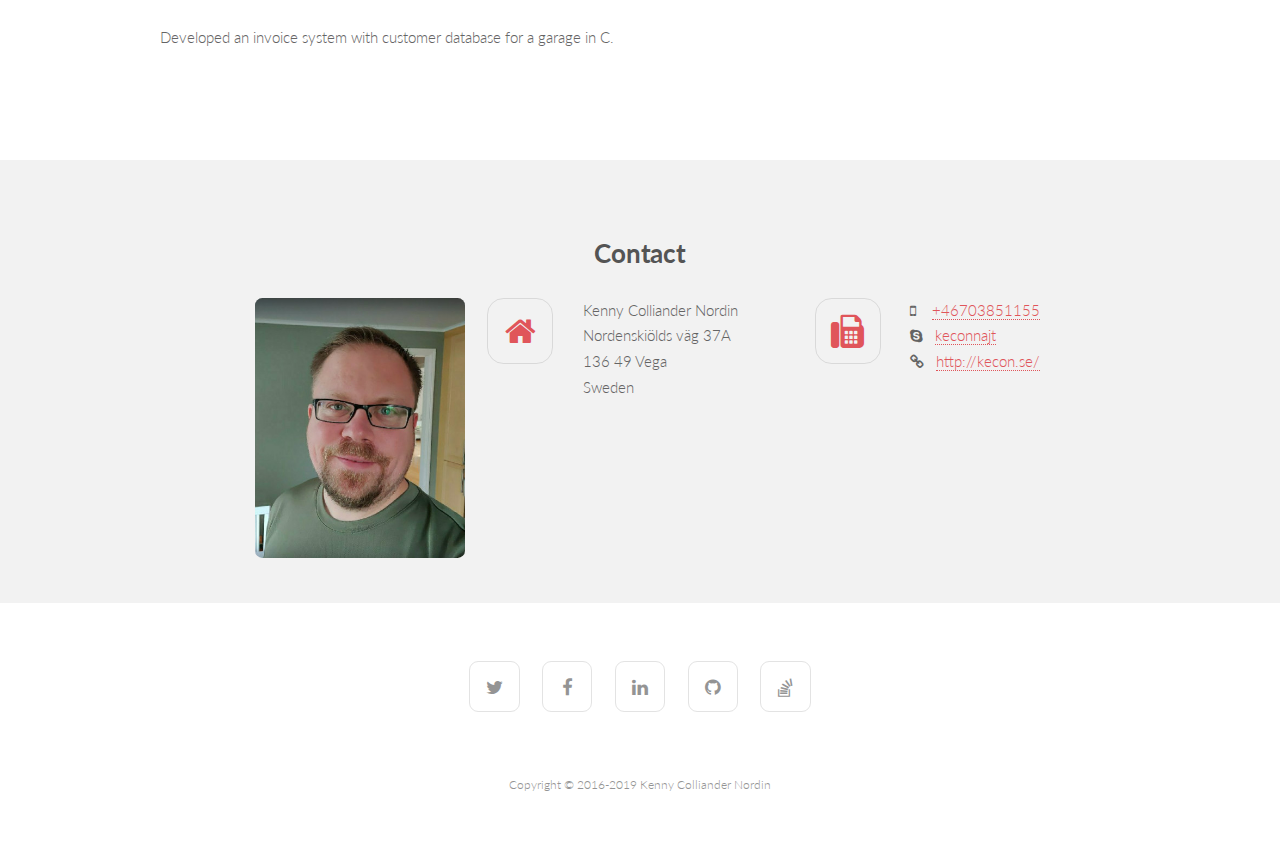
==== commit 945f077e: "Update index.html" ====
--- a/WebContent/index.html
+++ b/WebContent/index.html
@@ -203,7 +203,7 @@
 	<section id="commonlayer" class="wrapper style1">
 		<div class="container">
 			<article class="box">
-				<h2 class="align-center">Link Mobility, Common Layer, 2012-2020</h2>
+				<h2 class="align-center">Link Mobility, Common Layer, 2012-2024</h2>
 				<p>Link Mobility has acquired several SMS-companies over the
 					past years and received a couple of similar SMS-systems, but
 					decided in 2013 develop a new common API to handle SMS, e-mail,
@@ -220,7 +220,7 @@
 					Oslo).</p>
 
 				<p>Java, SOAP, REST, ObjectDB, JSON, design, development,
-					project management, testing</p>
+					project management, testing, Product Owner, System Architect</p>
 
 				<div class="align-center">
 					<ul class="actions">
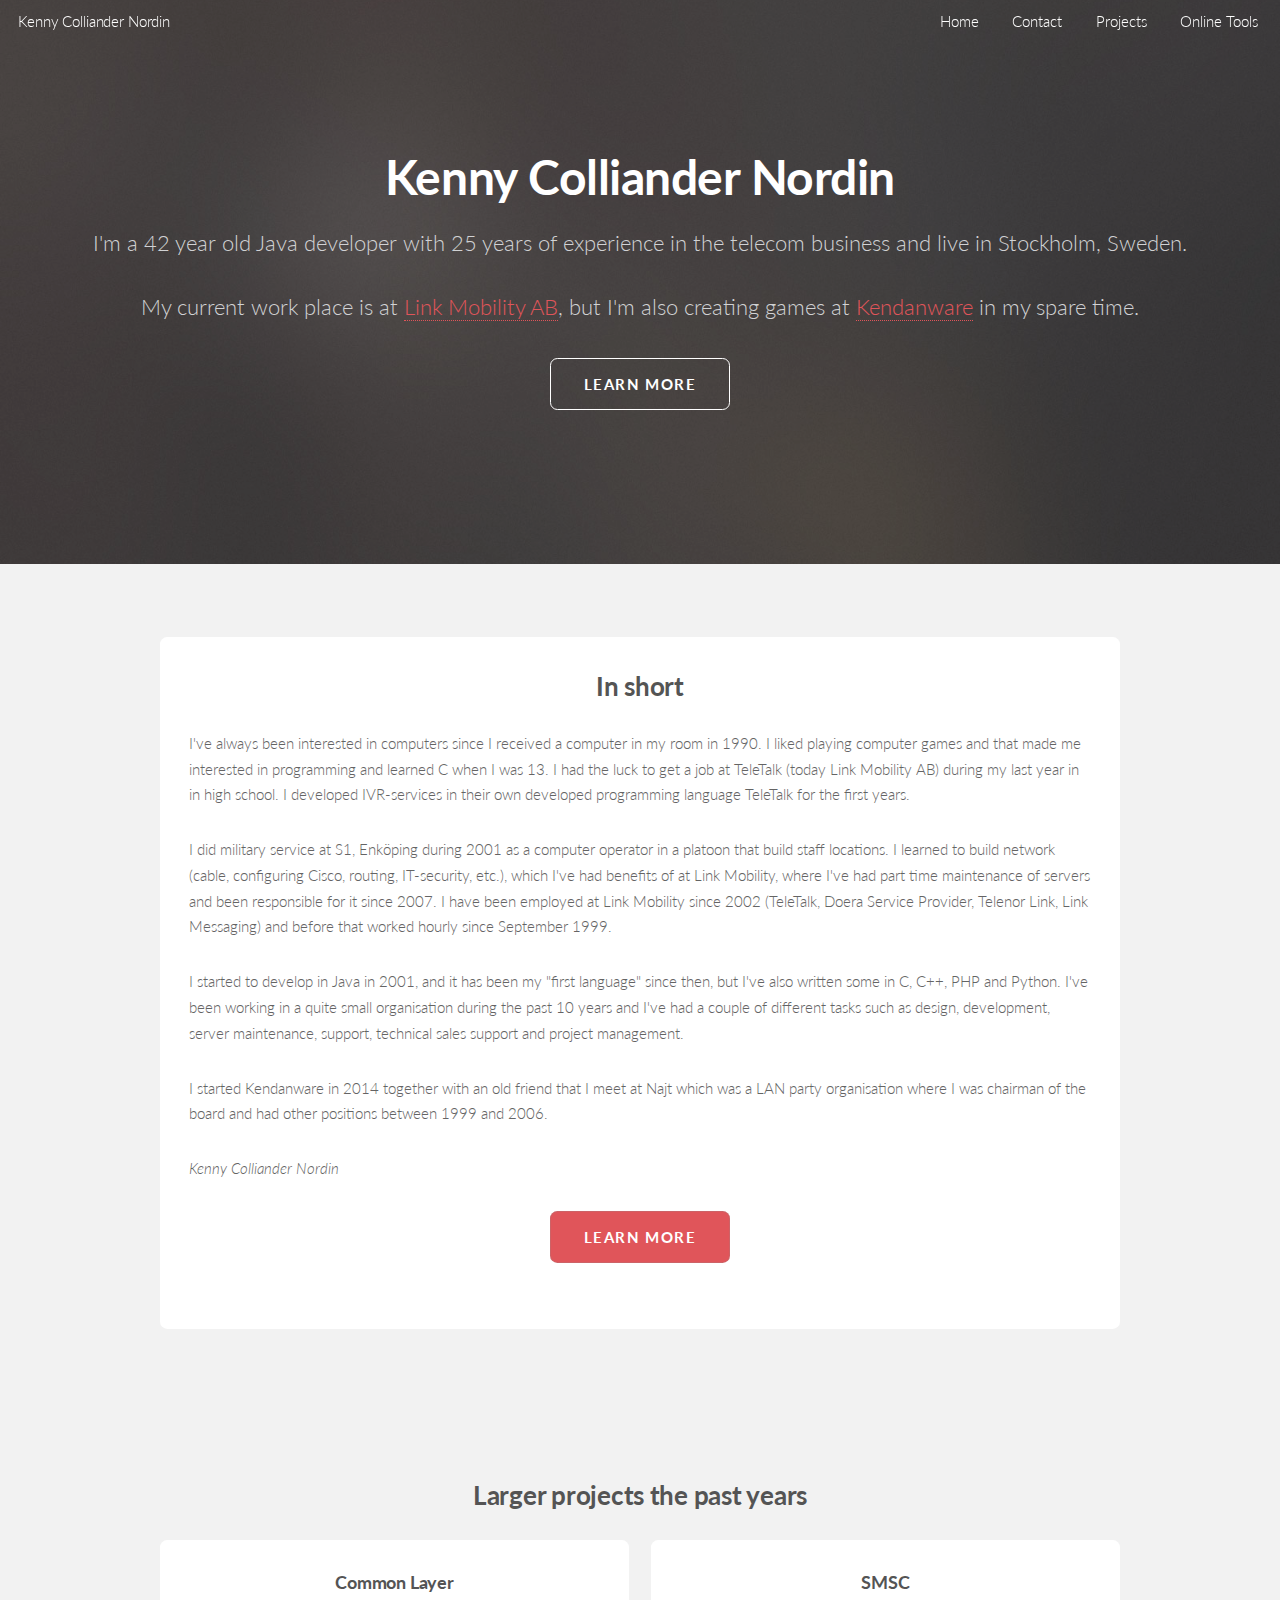
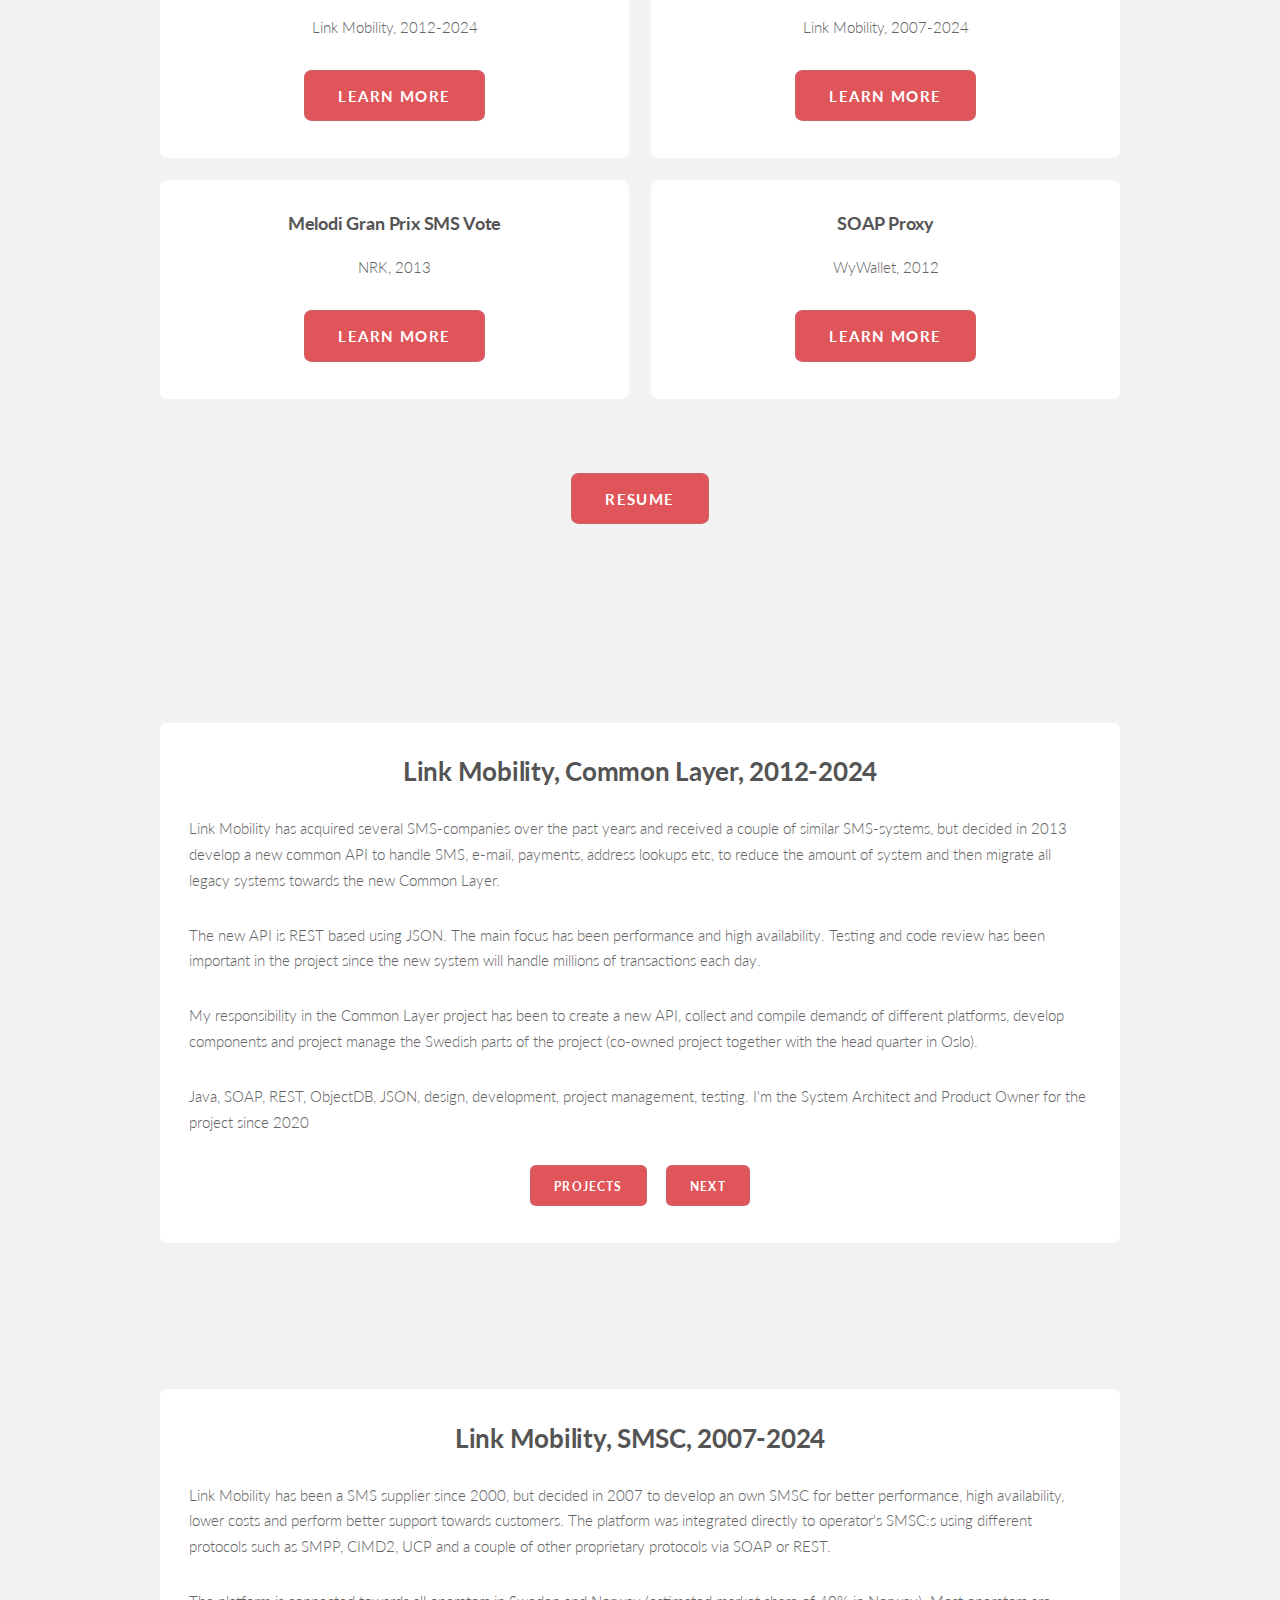
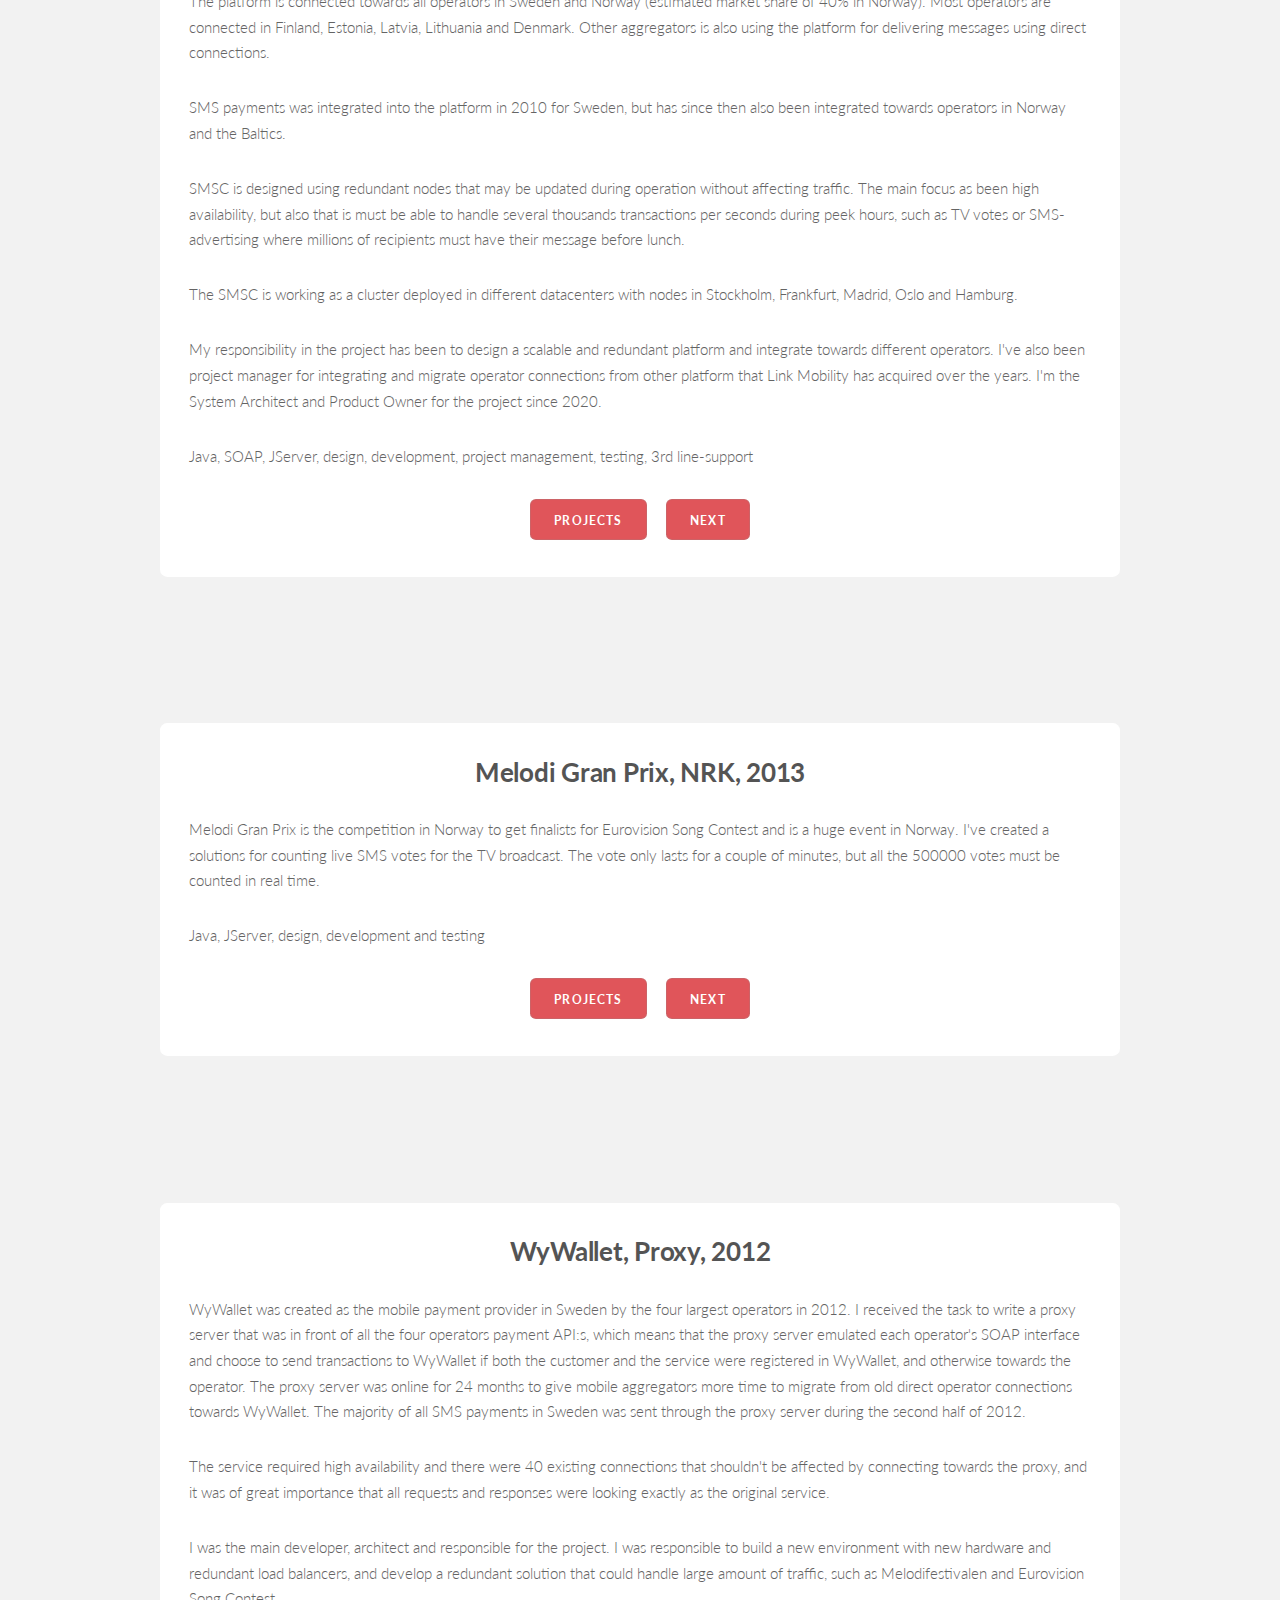
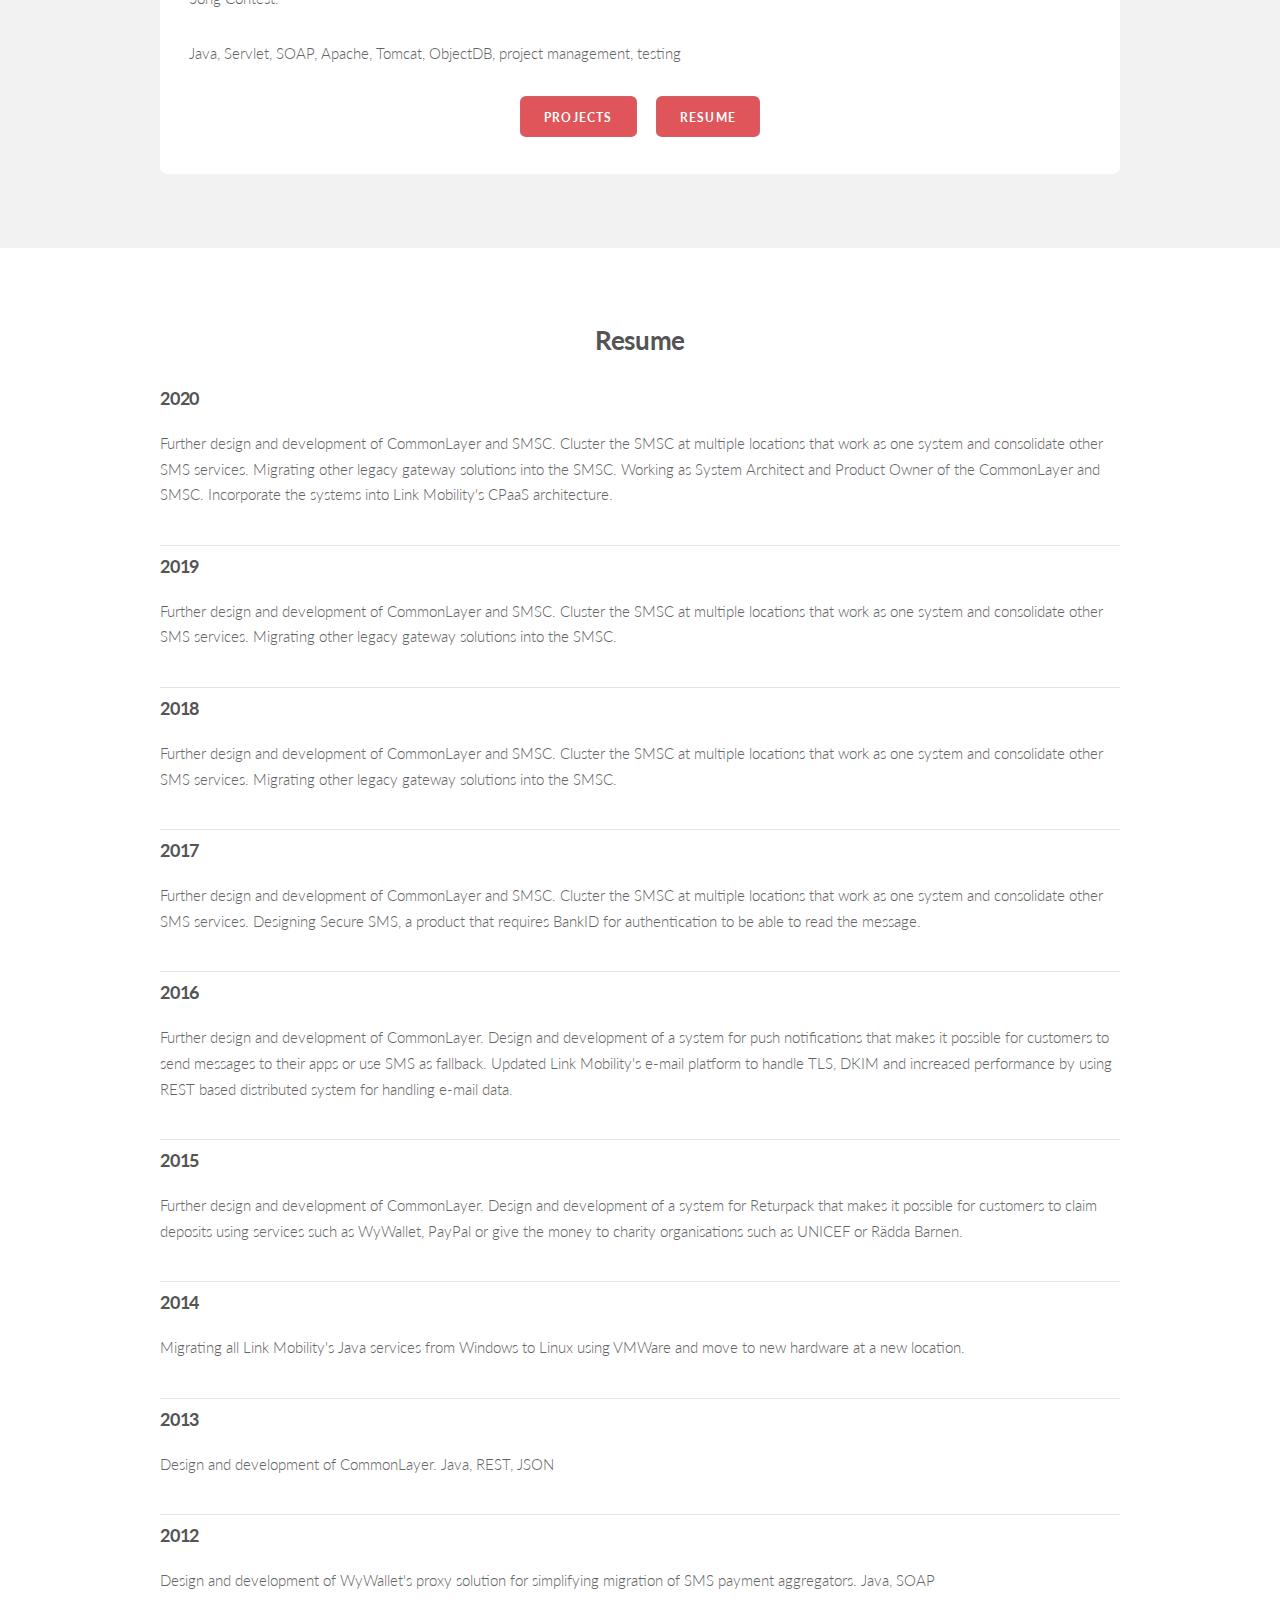
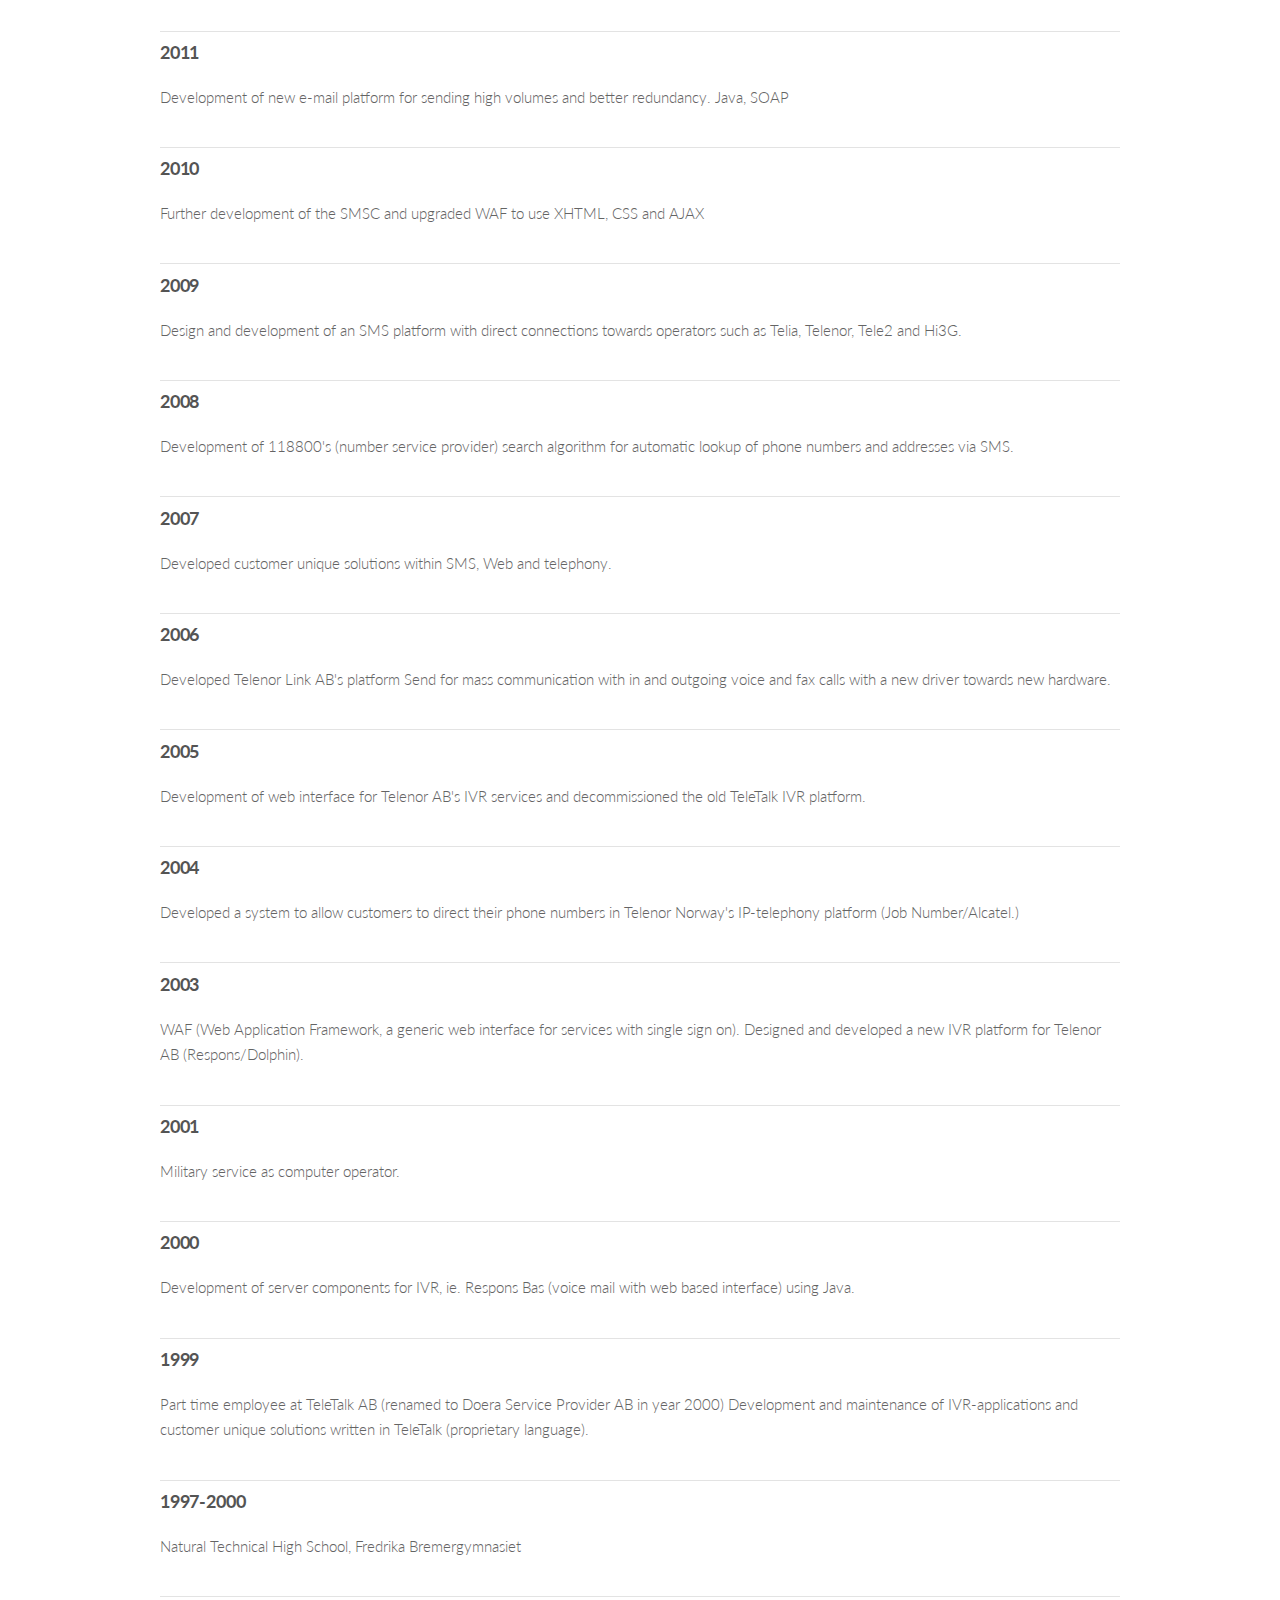
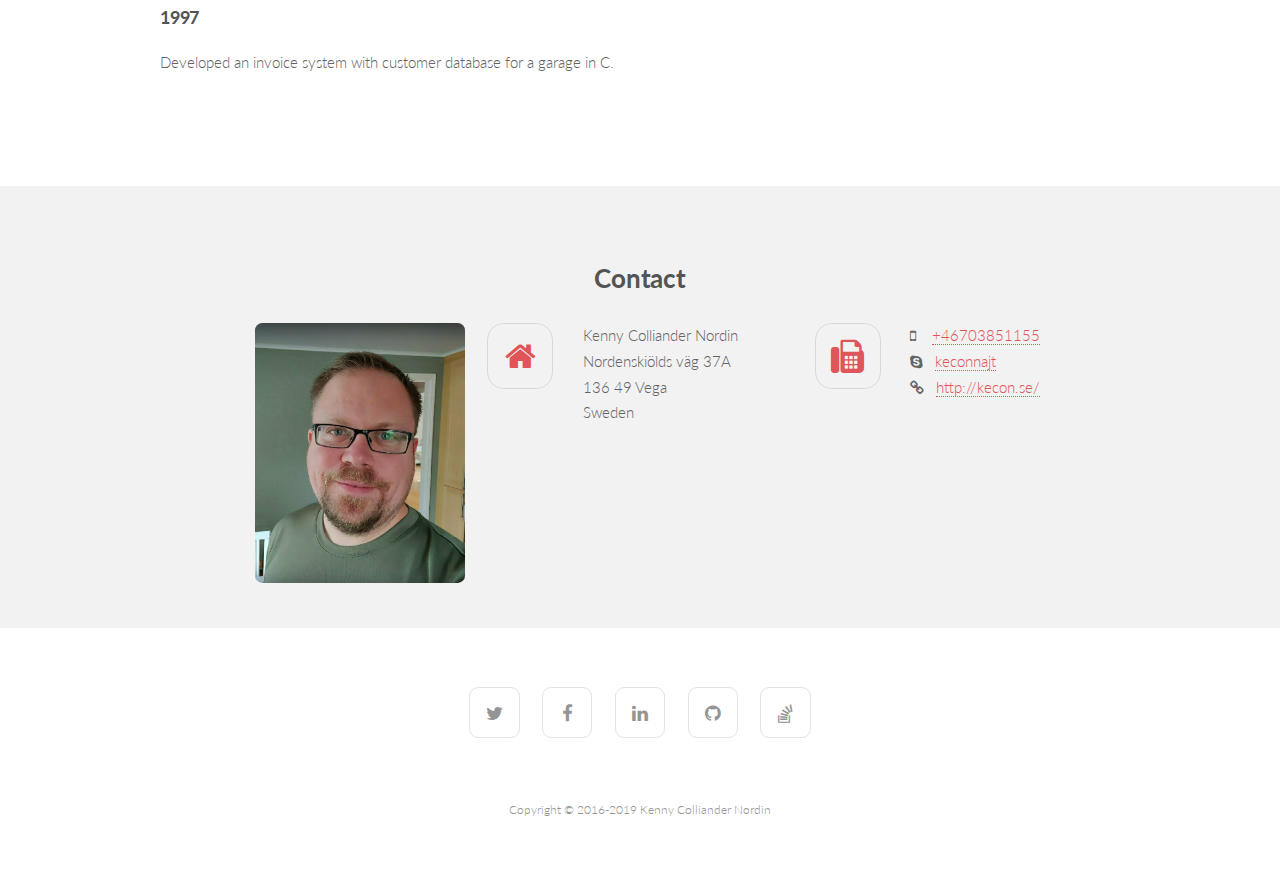
==== commit 10e028cc: "Update index.html" ====
--- a/WebContent/index.html
+++ b/WebContent/index.html
@@ -161,7 +161,7 @@
 				<div class="6u 12u(2)">
 					<section class="post box">
 						<h3>Common Layer</h3>
-						<p>Link Mobility, 2012-2020</p>
+						<p>Link Mobility, 2012-2024</p>
 						<a href="#commonlayer" class="button big scrolly special">Learn
 							More</a>
 					</section>
@@ -169,7 +169,7 @@
 				<div class="6u 12u(2)">
 					<section class="post box">
 						<h3>SMSC</h3>
-						<p>Link Mobility, 2007-2020</p>
+						<p>Link Mobility, 2007-2024</p>
 						<a href="#smsc" class="button big scrolly special">Learn More</a>
 					</section>
 				</div>
@@ -220,7 +220,8 @@
 					Oslo).</p>
 
 				<p>Java, SOAP, REST, ObjectDB, JSON, design, development,
-					project management, testing, Product Owner, System Architect</p>
+					project management, testing. I'm the System Architect and 
+					Product Owner for the project since 2020</p>
 
 				<div class="align-center">
 					<ul class="actions">
@@ -236,7 +237,7 @@
 		<div class="container">
 
 			<article class="box">
-				<h2 class="align-center">Link Mobility, SMSC, 2007-2020</h2>
+				<h2 class="align-center">Link Mobility, SMSC, 2007-2024</h2>
 				<p>Link Mobility has been a SMS supplier since 2000, but decided
 					in 2007 to develop an own SMSC for better performance, high
 					availability, lower costs and perform better support towards
@@ -265,7 +266,7 @@
 					operators. I've also been project manager for integrating and
 					migrate operator connections from other platform that Link Mobility
 					has acquired over the years. I'm the System Architect and 
-					Product Owner for the project since 2020</p>
+					Product Owner for the project since 2020.</p>
 				<p>Java, SOAP, JServer, design, development, project management,
 					testing, 3rd line-support</p>
 				<div class="align-center">
